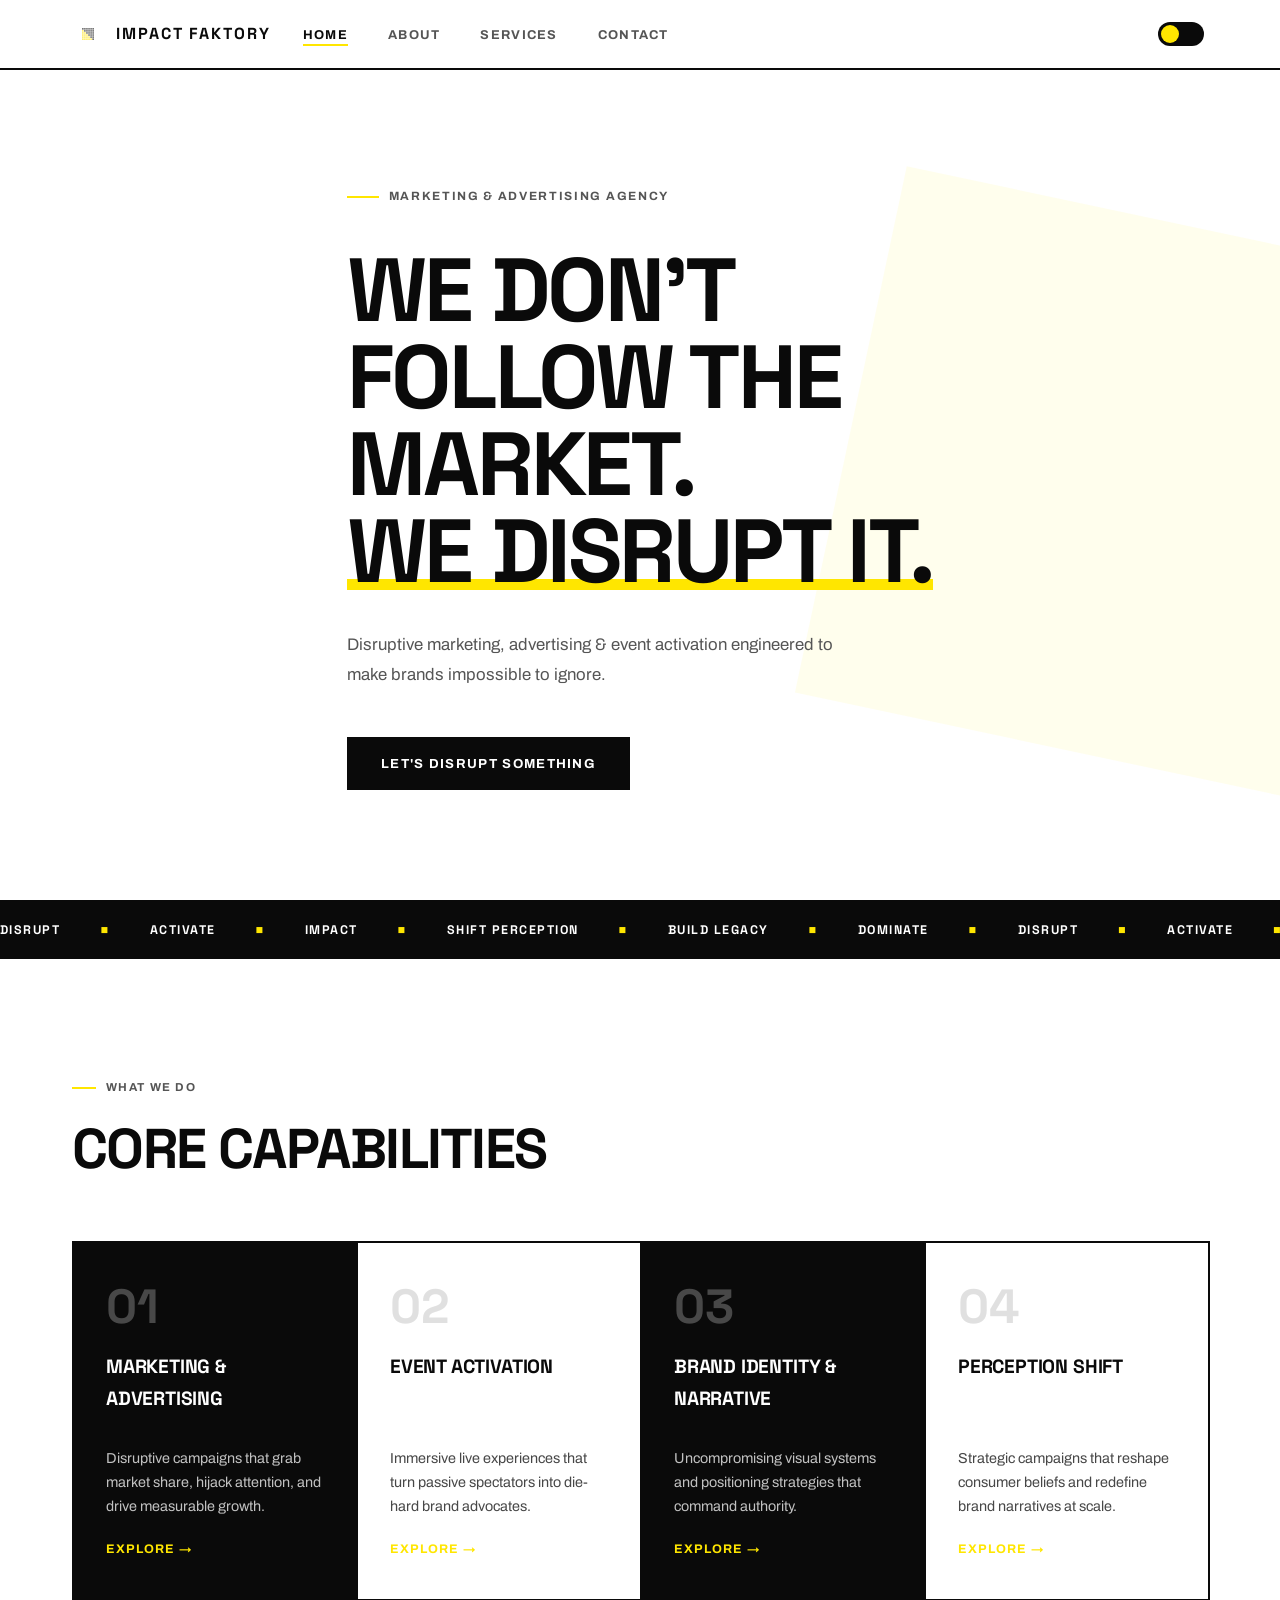
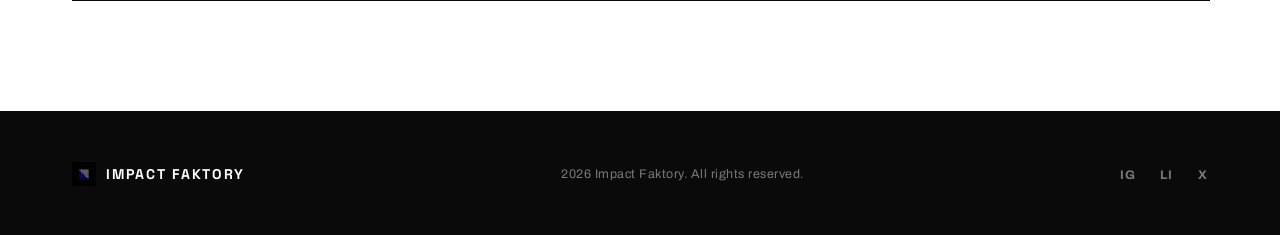
==== index.html @ f1727013 "Shorten page titles to just Impact Faktory" ====
<!DOCTYPE html>
<html lang="en" data-theme="light">
<head>
  <meta charset="UTF-8" />
  <meta name="viewport" content="width=device-width, initial-scale=1.0" />
  <title>Impact Faktory</title>
  <meta name="description" content="Impact Faktory is a disruptive marketing, advertising, and event activation agency that builds cultural landmarks and forces perception shifts." />
  <meta name="robots" content="index, follow" />
  <link rel="canonical" href="https://sabbirahmedkabbo.github.io/impactfaktory/" />
  <meta property="og:title" content="Impact Faktory — We Don't Follow the Market. We Disrupt It." />
  <meta property="og:description" content="Disruptive marketing, advertising, and event activation agency." />
  <meta property="og:url" content="https://sabbirahmedkabbo.github.io/impactfaktory/" />
  <link rel="preconnect" href="https://fonts.googleapis.com" />
  <link rel="preconnect" href="https://fonts.gstatic.com" crossorigin />
  <link href="https://fonts.googleapis.com/css2?family=Space+Grotesk:wght@400;500;700&family=Archivo:ital,wght@0,400;0,500;0,600;0,700;1,400&display=swap" rel="stylesheet" />
  <link rel="icon" type="image/svg+xml" href="assets/img/logo-mark.svg" />
  <link rel="icon" type="image/png" href="assets/img/logo.png" />
  <link rel="stylesheet" href="assets/css/main.css" />
  <!-- Flash of unstyled theme prevention -->
  <script>
    (function(){
      var s = localStorage.getItem('if-theme');
      var d = window.matchMedia('(prefers-color-scheme: dark)').matches;
      document.documentElement.setAttribute('data-theme',(s ? s === 'dark' : d) ? 'dark' : 'light');
    })();
  </script>
</head>
<body>

  <!-- HEADER -->
  <header class="site-header" id="site-header">
    <nav class="nav-inner" role="navigation" aria-label="Primary navigation">

      <a href="index.html" class="nav-logo" aria-label="Impact Faktory — Home">
        <!-- Logo mark (SVG inline for theme-aware colour swap) -->
        <img class="nav-logo-mark" src="assets/img/logo.png" alt="Impact Faktory logo mark" width="32" height="32" />
        <span class="nav-logo-wordmark">Impact Faktory</span>
      </a>

      <ul class="nav-links" role="list">
        <li><a href="index.html"    class="nav-link active" id="nav-home">Home</a></li>
        <li><a href="about.html"    class="nav-link" id="nav-about">About</a></li>
        <li><a href="services.html" class="nav-link" id="nav-services">Services</a></li>
        <li><a href="contact.html"  class="nav-link" id="nav-contact">Contact</a></li>
      </ul>

      <button class="theme-toggle" id="theme-toggle" aria-label="Toggle light/dark mode" aria-pressed="false">
        <span class="toggle-track" aria-hidden="true"><span class="toggle-thumb"></span></span>
      </button>
      <button class="mobile-menu-btn" id="mobile-menu-btn" aria-label="Open menu" aria-expanded="false">
        <span></span><span></span><span></span>
      </button>
    </nav>
    <div class="mobile-nav" id="mobile-nav" role="dialog" aria-label="Mobile navigation">
      <ul role="list">
        <li><a href="index.html"    class="nav-link">Home</a></li>
        <li><a href="about.html"    class="nav-link">About</a></li>
        <li><a href="services.html" class="nav-link">Services</a></li>
        <li><a href="contact.html"  class="nav-link">Contact</a></li>
      </ul>
    </div>
  </header>

  <!-- MAIN -->
  <main id="main-content">

    <!-- HERO -->
    <section class="hero" aria-labelledby="hero-heading">
      <div class="container hero-inner">
        <p class="hero-eyebrow">Marketing &amp; Advertising Agency</p>
        <h1 class="hero-headline" id="hero-heading">
          We don't<br>follow the<br>market.<br><em>We disrupt it.</em>
        </h1>
        <p class="hero-sub">
          Disruptive marketing, advertising &amp; event activation
          engineered to make brands impossible to ignore.
        </p>
        <div class="hero-ctas">
          <a href="contact.html" class="btn btn-fill" id="hero-cta-primary">Let's Disrupt Something</a>
        </div>
      </div>
    </section>

    <!-- TICKER -->
    <div class="ticker-wrap" aria-hidden="true">
      <div class="ticker-track">
        <span>Disrupt</span><span class="dot"> ■ </span>
        <span>Activate</span><span class="dot"> ■ </span>
        <span>Impact</span><span class="dot"> ■ </span>
        <span>Shift Perception</span><span class="dot"> ■ </span>
        <span>Build Legacy</span><span class="dot"> ■ </span>
        <span>Dominate</span><span class="dot"> ■ </span>
        <span>Disrupt</span><span class="dot"> ■ </span>
        <span>Activate</span><span class="dot"> ■ </span>
        <span>Impact</span><span class="dot"> ■ </span>
        <span>Shift Perception</span><span class="dot"> ■ </span>
        <span>Build Legacy</span><span class="dot"> ■ </span>
        <span>Dominate</span><span class="dot"> ■ </span>
      </div>
    </div>

    <!-- SERVICES -->
    <section class="section" aria-labelledby="services-heading">
      <div class="container">
        <p class="section-label">What We Do</p>
        <h2 class="section-title" id="services-heading">Core Capabilities</h2>
        <div class="cards-grid">
          <article class="card card-inv" id="card-marketing">
            <span class="card-num" aria-hidden="true">01</span>
            <h3 class="card-title">Marketing &amp; Advertising</h3>
            <p class="card-body">Disruptive campaigns that grab market share, hijack attention, and drive measurable growth.</p>
            <a href="services.html#marketing" class="card-link">Explore →</a>
          </article>
          <article class="card" id="card-events">
            <span class="card-num" aria-hidden="true">02</span>
            <h3 class="card-title">Event Activation</h3>
            <p class="card-body">Immersive live experiences that turn passive spectators into die-hard brand advocates.</p>
            <a href="services.html#events" class="card-link">Explore →</a>
          </article>
          <article class="card card-inv" id="card-identity">
            <span class="card-num" aria-hidden="true">03</span>
            <h3 class="card-title">Brand Identity &amp; Narrative</h3>
            <p class="card-body">Uncompromising visual systems and positioning strategies that command authority.</p>
            <a href="services.html#identity" class="card-link">Explore →</a>
          </article>
          <article class="card" id="card-perception">
            <span class="card-num" aria-hidden="true">04</span>
            <h3 class="card-title">Perception Shift</h3>
            <p class="card-body">Strategic campaigns that reshape consumer beliefs and redefine brand narratives at scale.</p>
            <a href="services.html#perception" class="card-link">Explore →</a>
          </article>
        </div>
      </div>
    </section>




  </main>

  <!-- FOOTER -->
  <footer class="site-footer" role="contentinfo">
    <div class="container footer-inner">
      <a href="index.html" class="footer-logo" aria-label="Impact Faktory">
        <img class="footer-logo-mark" src="assets/img/logo.png" alt="Impact Faktory logo mark" width="28" height="28" />
        <span class="footer-logo-wordmark">Impact Faktory</span>
      </a>
      <p class="footer-copy"> <span id="year"></span> Impact Faktory. All rights reserved.</p>
      <ul class="footer-links" role="list">
        <li><a href="https://instagram.com" target="_blank" rel="noopener noreferrer" aria-label="Instagram">IG</a></li>
        <li><a href="https://linkedin.com"  target="_blank" rel="noopener noreferrer" aria-label="LinkedIn">LI</a></li>
        <li><a href="https://twitter.com"   target="_blank" rel="noopener noreferrer" aria-label="X">X</a></li>
      </ul>
    </div>
  </footer>

  <script src="assets/js/main.js"></script>
</body>
</html>
---- assets/css/main.css ----
/* ===================================================================
   IMPACT FAKTORY — Design System v2
   High-contrast editorial aesthetic.
   Light: #FFFFFF bg / #0A0A0A text
   Dark:  #0A0A0A bg / #FFFFFF text
   Accent: #FFE600 (yellow — only on dark surfaces or decorative use)
   =================================================================== */

/* ── 1. Custom Properties ───────────────────────────────────────── */
:root {
  --bg:           #FFFFFF;
  --bg-subtle:    #F4F4F4;
  --text:         #0A0A0A;
  --text-muted:   #555555;
  --accent:       #FFE600;
  --accent-dark:  #D4C000;
  --border:       #0A0A0A;
  --border-light: #CCCCCC;

  /* Inverse (filled) surface */
  --surface-inv-bg:   #0A0A0A;
  --surface-inv-text: #FFFFFF;

  --radius: 0px;
  --speed:  .22s;
  --ease:   cubic-bezier(.16,1,.3,1);

  --font-head: 'Space Grotesk', sans-serif;
  --font-body: 'Archivo', sans-serif;
}

[data-theme="dark"] {
  --bg:           #0A0A0A;
  --bg-subtle:    #141414;
  --text:         #FFFFFF;
  --text-muted:   #999999;
  --border:       #FFFFFF;
  --border-light: #333333;

  --surface-inv-bg:   #FFFFFF;
  --surface-inv-text: #0A0A0A;
}

/* ── 2. Reset ───────────────────────────────────────────────────── */
*, *::before, *::after { box-sizing: border-box; margin: 0; padding: 0; }

html { font-size: 16px; scroll-behavior: smooth; -webkit-font-smoothing: antialiased; }

body {
  background: var(--bg);
  color: var(--text);
  font-family: var(--font-body);
  line-height: 1.65;
  overflow-x: hidden;
  transition: background var(--speed) var(--ease), color var(--speed) var(--ease);
  min-height: 100vh;
}

a { color: inherit; text-decoration: none; }
img, svg { display: block; }
ul, ol { list-style: none; }
button { font-family: inherit; cursor: pointer; border: none; background: none; color: inherit; }

/* ── 3. Layout ──────────────────────────────────────────────────── */
.container {
  max-width: 1200px;
  margin: 0 auto;
  padding: 0 2rem;
}
.section { padding: 7rem 0; }

/* ── 4. Header ──────────────────────────────────────────────────── */
.site-header {
  position: sticky;
  top: 0;
  z-index: 100;
  background: var(--bg);
  border-bottom: 2px solid var(--border);
  transition: background var(--speed) var(--ease), border-color var(--speed) var(--ease);
}

.nav-inner {
  max-width: 1200px;
  margin: 0 auto;
  padding: 0 2rem;
  height: 68px;
  display: flex;
  align-items: center;
  gap: 2rem;
}

/* Logo */
.nav-logo {
  display: flex;
  align-items: center;
  gap: .75rem;
  flex-shrink: 0;
  text-decoration: none;
}
.nav-logo-mark {
  width: 32px;
  height: 32px;
  flex-shrink: 0;
  object-fit: contain;
  /* PNG has black squares on white bg — invert in dark mode to get white on black */
  transition: filter var(--speed);
}
[data-theme="dark"] .nav-logo-mark {
  filter: invert(1);
}
.nav-logo-wordmark {
  font-family: var(--font-head);
  font-weight: 700;
  font-size: 1rem;
  letter-spacing: .12em;
  text-transform: uppercase;
  color: var(--text);
}

/* Footer logo img */
.footer-logo-mark {
  width: 28px;
  height: 28px;
  object-fit: contain;
  /* Footer is always dark — invert to show white squares */
  filter: invert(1);
}

/* Nav links */
.nav-links {
  display: flex;
  align-items: center;
  gap: 2.5rem;
  flex: 1;
}
.nav-link {
  font-family: var(--font-body);
  font-size: .8rem;
  font-weight: 700;
  text-transform: uppercase;
  letter-spacing: .1em;
  color: var(--text-muted);
  position: relative;
  transition: color var(--speed);
}
.nav-link::after {
  content: '';
  position: absolute;
  bottom: -4px; left: 0;
  width: 0; height: 2px;
  background: var(--accent);
  transition: width var(--speed) var(--ease);
}
.nav-link:hover { color: var(--text); }
.nav-link:hover::after { width: 100%; }
.nav-link.active { color: var(--text); }
.nav-link.active::after { width: 100%; }

/* Theme toggle */
.theme-toggle {
  margin-left: auto;
  padding: 4px;
  display: flex;
  align-items: center;
  flex-shrink: 0;
  border-radius: 40px;
}
.toggle-track {
  display: flex;
  align-items: center;
  width: 46px; height: 24px;
  background: var(--text);
  border-radius: 12px;
  padding: 2px;
  position: relative;
  transition: background var(--speed);
}
.toggle-thumb {
  width: 18px; height: 18px;
  border-radius: 50%;
  background: var(--accent);
  position: absolute;
  left: 3px;
  transition: transform .28s var(--ease);
}
[data-theme="dark"] .toggle-thumb { transform: translateX(22px); }

/* Mobile btn */
.mobile-menu-btn {
  display: none;
  flex-direction: column;
  gap: 5px;
  padding: 4px;
  margin-left: 0;
}
.mobile-menu-btn span {
  display: block;
  width: 22px; height: 2px;
  background: var(--text);
  transition: var(--speed);
}
.mobile-nav {
  display: none;
  padding: 1.5rem 2rem 2rem;
  border-top: 1px solid var(--border-light);
  background: var(--bg);
}
.mobile-nav ul { display: flex; flex-direction: column; gap: 1.5rem; }
.mobile-nav.open { display: block; }
.mobile-nav .nav-link { font-size: .95rem; color: var(--text); }

/* ── 5. Hero ────────────────────────────────────────────────────── */
.hero {
  min-height: calc(100vh - 68px);
  display: flex;
  align-items: center;
  border-bottom: 2px solid var(--border);
  padding: 6rem 0;
  position: relative;
  overflow: hidden;
}

/* Big diagonal accent square — pure CSS, no canvas */
.hero::before {
  content: '';
  position: absolute;
  right: -8vw;
  top: 50%;
  transform: translateY(-50%) rotate(12deg);
  width: 42vw;
  height: 42vw;
  background: var(--accent);
  opacity: .07;
  pointer-events: none;
}

.hero-inner { position: relative; z-index: 1; }

.hero-eyebrow {
  display: inline-flex;
  align-items: center;
  gap: .6rem;
  font-size: .75rem;
  font-weight: 700;
  text-transform: uppercase;
  letter-spacing: .14em;
  color: var(--text-muted);
  margin-bottom: 2.5rem;
}
.hero-eyebrow::before {
  content: '';
  display: block;
  width: 32px; height: 2px;
  background: var(--accent);
}

.hero-headline {
  font-family: var(--font-head);
  font-size: clamp(3.2rem, 7vw, 6.5rem);
  font-weight: 700;
  line-height: .97;
  letter-spacing: -.035em;
  text-transform: uppercase;
  color: var(--text);
  margin-bottom: 2.25rem;
  max-width: 900px;
}

.hero-headline em {
  font-style: normal;
  position: relative;
  display: inline-block;
}
.hero-headline em::after {
  content: '';
  position: absolute;
  bottom: .05em; left: 0;
  width: 100%; height: .12em;
  background: var(--accent);
  z-index: -1;
}

.hero-sub {
  font-size: 1.05rem;
  line-height: 1.75;
  color: var(--text-muted);
  max-width: 520px;
  margin-bottom: 3rem;
}

.hero-ctas { display: flex; gap: 1rem; flex-wrap: wrap; }

/* ── 6. Buttons ─────────────────────────────────────────────────── */
.btn {
  display: inline-flex;
  align-items: center;
  gap: .5rem;
  padding: .85rem 2rem;
  font-family: var(--font-body);
  font-weight: 700;
  font-size: .82rem;
  text-transform: uppercase;
  letter-spacing: .1em;
  border-radius: var(--radius);
  transition: transform .2s var(--ease), background .2s, color .2s, border-color .2s;
  white-space: nowrap;
}
.btn:hover { transform: translateY(-2px); }
.btn:active { transform: translateY(0); }

.btn-fill {
  background: var(--text);
  color: var(--bg);
  border: 2px solid var(--text);
}
.btn-fill:hover {
  background: var(--accent);
  border-color: var(--accent);
  color: #0A0A0A;
}

.btn-outline {
  background: transparent;
  color: var(--text);
  border: 2px solid var(--border);
}
.btn-outline:hover {
  background: var(--text);
  color: var(--bg);
}

.btn-accent {
  background: var(--accent);
  color: #0A0A0A;
  border: 2px solid var(--accent);
}
.btn-accent:hover {
  background: var(--accent-dark);
  border-color: var(--accent-dark);
}

/* ── 7. Section titles ──────────────────────────────────────────── */
.section-label {
  display: inline-flex;
  align-items: center;
  gap: .6rem;
  font-size: .72rem;
  font-weight: 700;
  text-transform: uppercase;
  letter-spacing: .14em;
  color: var(--text-muted);
  margin-bottom: 1.5rem;
}
.section-label::before {
  content: '';
  display: block;
  width: 24px; height: 2px;
  background: var(--accent);
  flex-shrink: 0;
}

.section-title {
  font-family: var(--font-head);
  font-size: clamp(2.2rem, 4.5vw, 3.5rem);
  font-weight: 700;
  letter-spacing: -.03em;
  text-transform: uppercase;
  line-height: 1;
  margin-bottom: 4rem;
  color: var(--text);
}

/* ── 8. Service Cards ───────────────────────────────────────────── */
.cards-grid {
  display: grid;
  grid-template-columns: repeat(4, 1fr);
}

.card {
  padding: 2.5rem 2rem;
  display: flex;
  flex-direction: column;
  gap: 1.25rem;
  border: 2px solid var(--border);
  margin-right: -2px;
  margin-bottom: -2px;
  min-height: 360px;
  transition: background var(--speed), color var(--speed);
  position: relative;
  overflow: hidden;
}

.card::before {
  content: '';
  position: absolute;
  inset: 0;
  background: var(--accent);
  transform: scaleY(0);
  transform-origin: bottom;
  transition: transform .35s var(--ease);
  z-index: 0;
}
.card:hover::before { transform: scaleY(1); }
.card:hover { color: #0A0A0A; }
.card:hover .card-num,
.card:hover .card-title,
.card:hover .card-body,
.card:hover .card-link { position: relative; z-index: 1; color: #0A0A0A; }

.card-inv {
  background: var(--text);
  color: var(--bg);
}
.card-inv::before { background: var(--accent); }
.card-inv:hover .card-num,
.card-inv:hover .card-title,
.card-inv:hover .card-body,
.card-inv:hover .card-link { color: #0A0A0A; }

.card-num {
  font-family: var(--font-head);
  font-size: 3rem;
  font-weight: 700;
  line-height: 1;
  opacity: .12;
  position: relative; z-index: 1;
}
.card-inv .card-num { opacity: .25; color: var(--bg); }

.card-title {
  font-family: var(--font-head);
  font-size: 1.2rem;
  font-weight: 700;
  text-transform: uppercase;
  letter-spacing: -.01em;
  flex: 1;
  color: inherit;
  position: relative; z-index: 1;
}
.card-inv .card-title { color: var(--bg); }

.card-body {
  font-size: .9rem;
  line-height: 1.65;
  opacity: .75;
  position: relative; z-index: 1;
}

.card-link {
  font-size: .78rem;
  font-weight: 700;
  text-transform: uppercase;
  letter-spacing: .1em;
  color: var(--accent);
  margin-top: auto;
  position: relative; z-index: 1;
}
.card-inv .card-link { color: var(--accent); }
.card:hover .card-link { color: #0A0A0A; text-decoration: none; }

/* ── 9. Ticker ──────────────────────────────────────────────────── */
.ticker-wrap {
  overflow: hidden;
  padding: 1rem 0;
  background: var(--text);
  border-top: 2px solid var(--border);
  border-bottom: 2px solid var(--border);
}
.ticker-track {
  display: flex;
  gap: 2.5rem;
  width: max-content;
  animation: ticker 22s linear infinite;
}
@keyframes ticker {
  from { transform: translateX(0); }
  to   { transform: translateX(-50%); }
}
.ticker-track span {
  font-family: var(--font-head);
  font-size: .78rem;
  font-weight: 700;
  text-transform: uppercase;
  letter-spacing: .12em;
  color: var(--bg);
  white-space: nowrap;
  flex-shrink: 0;
}
.ticker-track .dot { color: var(--accent); }

/* ── 10. Stats ──────────────────────────────────────────────────── */
.stats-grid {
  display: grid;
  grid-template-columns: repeat(4, 1fr);
}
.stat-item {
  padding: 3.5rem 2.5rem;
  border: 2px solid var(--border);
  margin-right: -2px;
  display: flex;
  flex-direction: column;
  gap: .6rem;
}
.stat-num {
  font-family: var(--font-head);
  font-size: clamp(2.5rem, 4vw, 3.75rem);
  font-weight: 700;
  line-height: 1;
  color: var(--text);
}
.stat-accent { color: var(--accent); }
/* Ensure yellow is legible — darken slightly in light mode */
[data-theme="light"] .stat-accent { color: #B8A200; }
.stat-label {
  font-size: .8rem;
  font-weight: 600;
  text-transform: uppercase;
  letter-spacing: .06em;
  color: var(--text-muted);
}

/* ── 11. Footer ─────────────────────────────────────────────────── */
.site-footer {
  background: var(--text);
  color: var(--bg);
  border-top: 2px solid var(--border);
  padding: 3rem 0;
  transition: background var(--speed), color var(--speed), border-color var(--speed);
}
.footer-inner {
  display: flex;
  align-items: center;
  gap: 2rem;
  flex-wrap: wrap;
  justify-content: space-between;
}
.footer-logo {
  display: flex;
  align-items: center;
  gap: .65rem;
}
.footer-logo-mark { width: 24px; height: 24px; }
/* In footer (always dark surface) the black squares become white */
.footer-logo-mark .dark-sq { fill: #FFFFFF !important; }
.footer-logo-wordmark {
  font-family: var(--font-head);
  font-weight: 700;
  font-size: .88rem;
  letter-spacing: .12em;
  text-transform: uppercase;
  color: inherit;
}
.footer-copy { font-size: .78rem; opacity: .45; letter-spacing: .04em; }
.footer-links { display: flex; gap: 1.5rem; }
.footer-links a {
  font-size: .78rem;
  font-weight: 700;
  text-transform: uppercase;
  letter-spacing: .1em;
  opacity: .45;
  transition: opacity var(--speed), color var(--speed);
}
.footer-links a:hover { opacity: 1; color: var(--accent); }
[data-theme="light"] .footer-links a:hover { color: var(--accent); }

/* ── 12. Page Banner (inner pages) ──────────────────────────────── */
.page-banner {
  padding: 5rem 0 4.5rem;
  border-bottom: 2px solid var(--border);
  background: var(--bg-subtle);
}
.page-banner-label {
  font-size: .72rem;
  font-weight: 700;
  text-transform: uppercase;
  letter-spacing: .14em;
  color: var(--text-muted);
  margin-bottom: 1.5rem;
  display: flex;
  align-items: center;
  gap: .6rem;
}
.page-banner-label::before {
  content: '';
  display: block;
  width: 24px; height: 2px;
  background: var(--accent);
}
.page-banner-title {
  font-family: var(--font-head);
  font-size: clamp(2.8rem, 7vw, 5.5rem);
  font-weight: 700;
  text-transform: uppercase;
  letter-spacing: -.04em;
  line-height: .95;
  color: var(--text);
}

/* ── 13. About Page ─────────────────────────────────────────────── */
.manifesto-lead {
  font-family: var(--font-head);
  font-size: clamp(1.4rem, 3vw, 2.2rem);
  font-weight: 700;
  text-transform: uppercase;
  line-height: 1.15;
  letter-spacing: -.02em;
  max-width: 800px;
  margin-bottom: 2.5rem;
  color: var(--text);
}
.manifesto-body {
  font-size: 1.05rem;
  line-height: 1.9;
  color: var(--text-muted);
  max-width: 680px;
  margin-bottom: 1.5rem;
}
.team-grid { display: grid; grid-template-columns: repeat(3,1fr); gap: 2px; }
.team-card {
  border: 2px solid var(--border);
  overflow: hidden;
  transition: transform var(--speed) var(--ease);
}
.team-card:hover { transform: translateY(-3px); }
.team-avatar {
  aspect-ratio: 1;
  background: var(--bg-subtle);
  border-bottom: 2px solid var(--border);
  display: flex;
  align-items: center;
  justify-content: center;
}
.team-initials {
  font-family: var(--font-head);
  font-size: 2.5rem;
  font-weight: 700;
  color: var(--border-light);
  letter-spacing: -.04em;
}
.team-info { padding: 1.75rem; }
.team-name { font-family: var(--font-head); font-size: 1.1rem; font-weight: 700; text-transform: uppercase; margin-bottom: .5rem; color: var(--text); }
.team-role {
  display: inline-block;
  font-size: .72rem;
  font-weight: 700;
  text-transform: uppercase;
  letter-spacing: .07em;
  background: var(--accent);
  color: #0A0A0A;
  padding: .2rem .65rem;
  margin-bottom: 1rem;
}
.team-bio { font-size: .88rem; line-height: 1.65; color: var(--text-muted); }

/* ── 14. Services Page ──────────────────────────────────────────── */
.service-row {
  padding: 5rem 0;
  border-bottom: 2px solid var(--border-light);
}
.service-row:first-child { padding-top: 0; }
.service-row:last-child { border-bottom: none; }
.service-header {
  display: flex;
  align-items: baseline;
  justify-content: space-between;
  flex-wrap: wrap;
  gap: 1rem;
  margin-bottom: 3rem;
  padding-bottom: 2rem;
  border-bottom: 1px solid var(--border-light);
}
.service-tag {
  font-size: .72rem;
  font-weight: 700;
  text-transform: uppercase;
  letter-spacing: .1em;
  border: 2px solid var(--border);
  padding: .3rem .85rem;
  color: var(--text-muted);
}
.service-num {
  font-family: var(--font-head);
  font-size: 3.5rem;
  font-weight: 700;
  opacity: .06;
  line-height: 1;
  margin-bottom: .25rem;
  display: block;
  color: var(--text);
}
.service-name {
  font-family: var(--font-head);
  font-size: clamp(1.5rem, 3vw, 2.25rem);
  font-weight: 700;
  text-transform: uppercase;
  letter-spacing: -.02em;
  color: var(--text);
}
.service-body { display: grid; grid-template-columns: 1fr 1fr; gap: 4rem; align-items: start; }
.service-desc { font-size: 1rem; line-height: 1.85; color: var(--text-muted); }
.service-list { display: flex; flex-direction: column; gap: 2px; }
.service-list-item {
  display: flex;
  align-items: center;
  gap: 1rem;
  padding: .9rem 1.25rem;
  border: 2px solid var(--border);
  font-weight: 600;
  font-size: .85rem;
  text-transform: uppercase;
  letter-spacing: .05em;
  color: var(--text);
  transition: background var(--speed), color var(--speed);
  cursor: default;
}
.service-list-item::before { content: '■'; color: var(--accent); font-size: .6rem; flex-shrink: 0; }
.service-list-item:hover { background: var(--text); color: var(--bg); }
[data-theme="light"] .service-list-item::before { color: #B8A200; }

/* ── 15. Work / Case Studies ────────────────────────────────────── */
.filter-bar { display: flex; gap: .5rem; flex-wrap: wrap; margin-bottom: 3.5rem; }
.filter-btn {
  padding: .55rem 1.4rem;
  border: 2px solid var(--border);
  font-size: .78rem;
  font-weight: 700;
  text-transform: uppercase;
  letter-spacing: .08em;
  color: var(--text-muted);
  border-radius: 40px;
  transition: background .18s, color .18s, border-color .18s;
}
.filter-btn.active, .filter-btn:hover {
  background: var(--text);
  color: var(--bg);
  border-color: var(--text);
}
.work-list { display: flex; flex-direction: column; gap: 2px; }
.case-card {
  border: 2px solid var(--border);
  overflow: hidden;
  transition: transform var(--speed) var(--ease);
}
.case-card:hover { transform: translateY(-2px); }
.case-card.hidden { display: none; }
.case-header {
  display: flex;
  justify-content: space-between;
  align-items: flex-start;
  flex-wrap: wrap;
  gap: 1rem;
  padding: 2.5rem;
  border-bottom: 2px solid var(--border);
  background: var(--bg-subtle);
}
.case-client {
  font-size: .72rem;
  font-weight: 700;
  text-transform: uppercase;
  letter-spacing: .1em;
  color: var(--text-muted);
  margin-bottom: .4rem;
}
.case-title {
  font-family: var(--font-head);
  font-size: clamp(1.4rem, 2.5vw, 1.9rem);
  font-weight: 700;
  text-transform: uppercase;
  letter-spacing: -.02em;
  color: var(--text);
}
.case-tag {
  font-size: .72rem;
  font-weight: 700;
  text-transform: uppercase;
  letter-spacing: .08em;
  border: 2px solid var(--border);
  padding: .3rem .85rem;
  border-radius: 40px;
  white-space: nowrap;
  color: var(--text-muted);
  align-self: flex-start;
}
.case-body { display: grid; grid-template-columns: repeat(3,1fr); }
.case-col {
  padding: 2.5rem;
  border-right: 2px solid var(--border-light);
}
.case-col:last-child { border-right: none; }
.case-col-title {
  font-size: .72rem;
  font-weight: 700;
  text-transform: uppercase;
  letter-spacing: .1em;
  color: var(--text-muted);
  margin-bottom: 1rem;
  display: flex;
  align-items: center;
  gap: .5rem;
}
.case-col-title::before {
  content: '';
  display: inline-block;
  width: 8px; height: 8px;
  background: var(--accent);
  flex-shrink: 0;
}
[data-theme="light"] .case-col-title::before { background: #B8A200; }
.case-col-text { font-size: .95rem; line-height: 1.7; color: var(--text-muted); }
.case-result-text { font-weight: 700; font-size: .95rem; line-height: 1.8; color: var(--text); }

/* ── 16. Contact Page ───────────────────────────────────────────── */
.contact-grid { display: grid; grid-template-columns: 5fr 7fr; gap: 6rem; align-items: start; }
.contact-intro { font-size: 1.05rem; line-height: 1.85; color: var(--text-muted); max-width: 400px; }
.contact-details { display: flex; flex-direction: column; gap: 2rem; margin-top: 3.5rem; }
.contact-detail-label {
  font-size: .7rem;
  font-weight: 700;
  text-transform: uppercase;
  letter-spacing: .1em;
  color: var(--text-muted);
  margin-bottom: .25rem;
}
.contact-detail-val {
  font-size: 1rem;
  font-weight: 600;
  color: var(--text);
}
.contact-detail-val a { color: inherit; }
.contact-detail-val a:hover { color: var(--text-muted); }

/* Form */
.form { display: flex; flex-direction: column; gap: 1.5rem; }
.form-row { display: grid; grid-template-columns: 1fr 1fr; gap: 1rem; }
.form-group { display: flex; flex-direction: column; gap: .5rem; }
.form-label {
  font-size: .72rem;
  font-weight: 700;
  text-transform: uppercase;
  letter-spacing: .1em;
  color: var(--text);
}
.form-input {
  width: 100%;
  padding: .9rem 1rem;
  border: 2px solid var(--border-light);
  background: var(--bg);
  color: var(--text);
  font-family: var(--font-body);
  font-size: .95rem;
  border-radius: var(--radius);
  outline: none;
  transition: border-color var(--speed);
}
.form-input::placeholder { color: var(--text-muted); opacity: .6; }
.form-input:focus { border-color: var(--text); }
textarea.form-input { min-height: 130px; resize: vertical; }
.form-select {
  appearance: none;
  background-image: url("data:image/svg+xml,%3Csvg xmlns='http://www.w3.org/2000/svg' width='16' height='16' viewBox='0 0 24 24'%3E%3Cpath fill='%23999' d='m12 15-7-7h14z'/%3E%3C/svg%3E");
  background-repeat: no-repeat;
  background-position: right .85rem center;
  background-color: var(--bg);
}
.form-success {
  display: none;
  border: 2px solid var(--text);
  padding: 2rem;
  text-align: center;
  font-family: var(--font-head);
  font-weight: 700;
  font-size: 1.1rem;
  text-transform: uppercase;
  letter-spacing: .04em;
  background: var(--bg-subtle);
  color: var(--text);
}
.form-success span { color: var(--accent); }
[data-theme="light"] .form-success span { color: #B8A200; }

/* ── 17. Highlight helper ───────────────────────────────────────── */
.hl {
  position: relative;
  display: inline;
}
.hl::after {
  content: '';
  position: absolute;
  left: 0; bottom: .05em;
  width: 100%; height: .2em;
  background: var(--accent);
  z-index: -1;
  opacity: .6;
}

/* ── 18. Scroll Reveal Classes ──────────────────────────────────── */
.revealed { opacity: 1 !important; transform: none !important; }

/* ── 19. Responsive ─────────────────────────────────────────────── */
@media (max-width: 1100px) {
  .cards-grid { grid-template-columns: repeat(2,1fr); }
  .stats-grid { grid-template-columns: repeat(2,1fr); }
}
@media (max-width: 900px) {
  .nav-links { display: none; }
  .mobile-menu-btn { display: flex; }
  .service-body { grid-template-columns: 1fr; gap: 2rem; }
  .contact-grid { grid-template-columns: 1fr; gap: 3rem; }
  .case-body { grid-template-columns: 1fr; }
  .case-col { border-right: none; border-bottom: 1px solid var(--border-light); }
  .case-col:last-child { border-bottom: none; }
  .team-grid { grid-template-columns: 1fr 1fr; }
  .form-row { grid-template-columns: 1fr; }
}
@media (max-width: 600px) {
  .container { padding: 0 1.25rem; }
  .cards-grid { grid-template-columns: 1fr; }
  .stats-grid { grid-template-columns: 1fr; }
  .team-grid { grid-template-columns: 1fr; }
  .hero { padding: 4rem 0; min-height: auto; }
  .section { padding: 5rem 0; }
  .footer-inner { flex-direction: column; align-items: flex-start; }
}

/* ── 20. Reduced Motion ─────────────────────────────────────────── */
@media (prefers-reduced-motion: reduce) {
  *, *::before, *::after { animation: none !important; transition-duration: .001ms !important; }
}
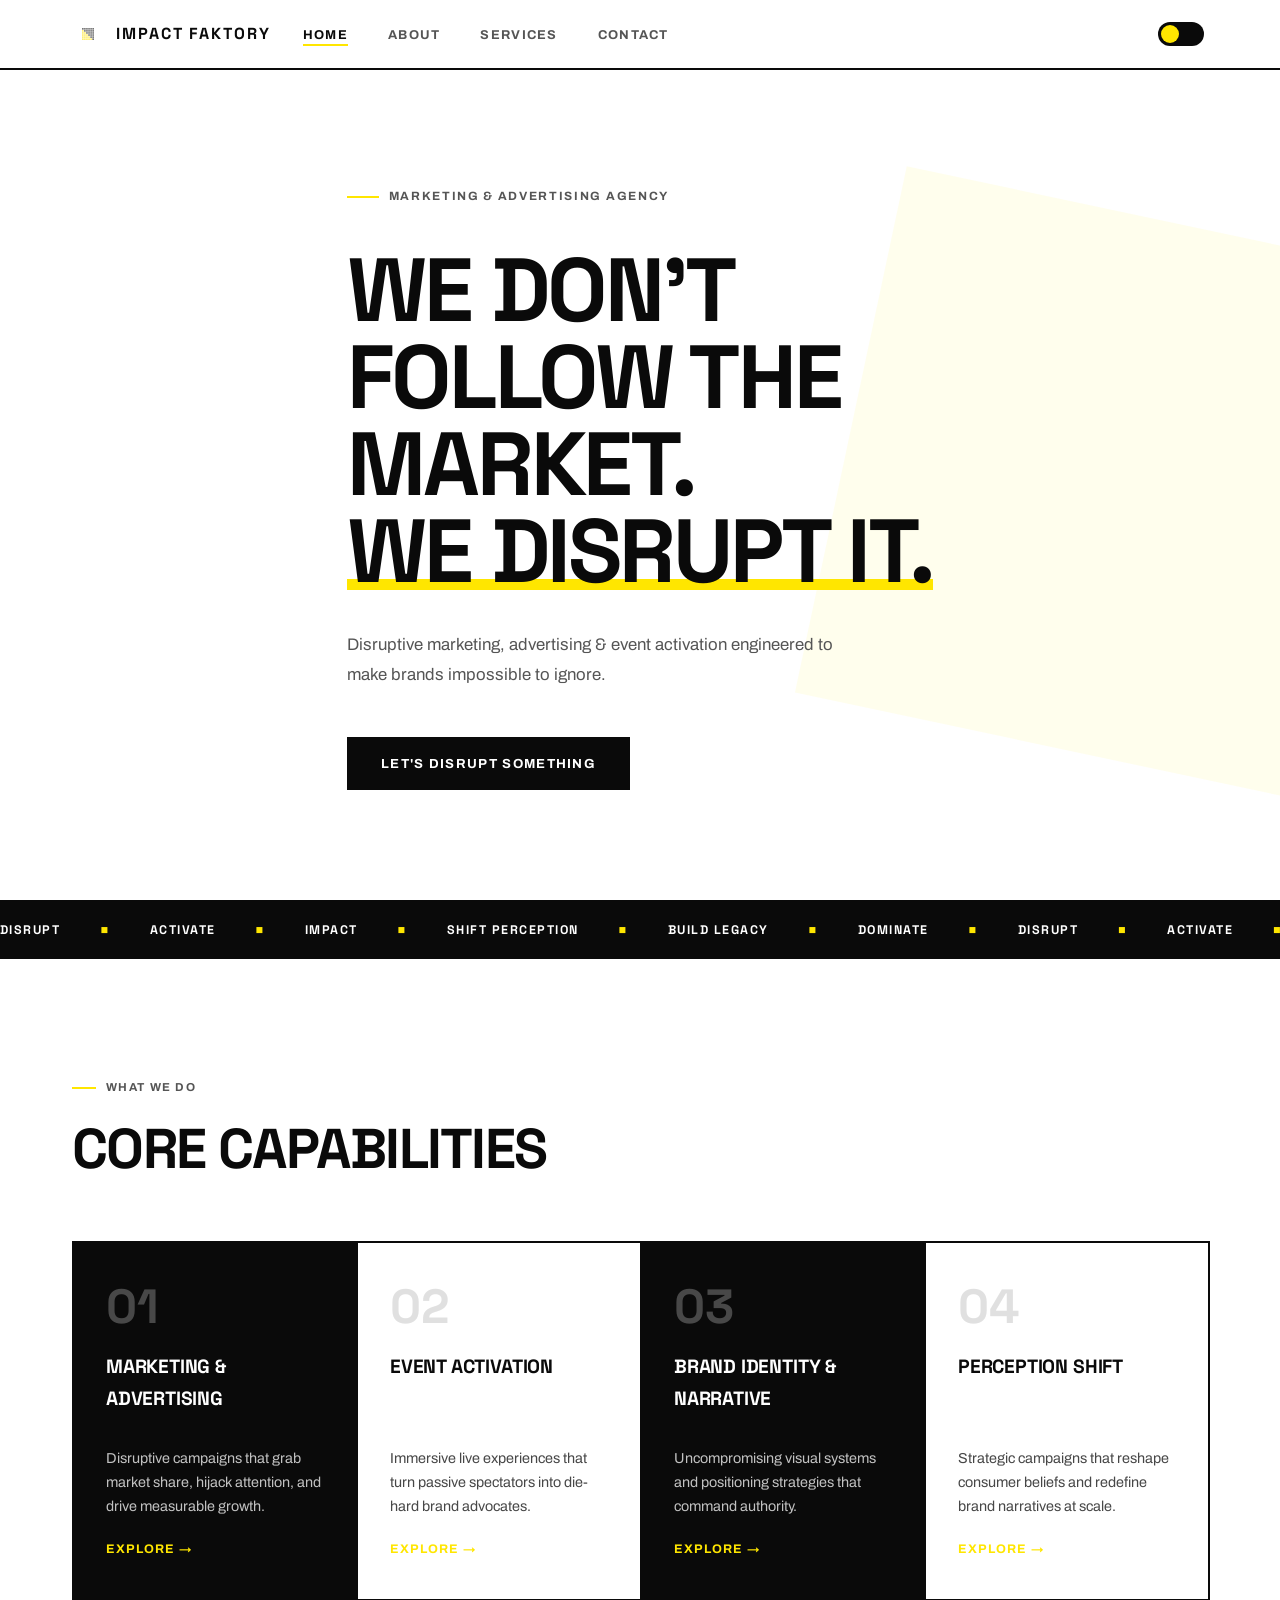
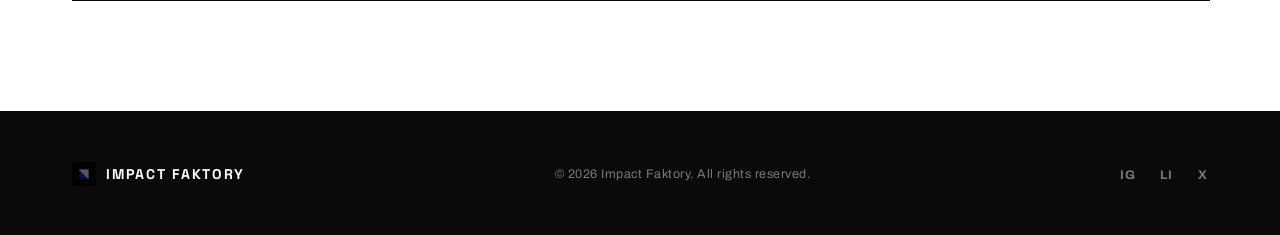
==== commit 622d9e56: "Use PNG favicon only, remove SVG logo; restore missing copyright symbol" ====
--- a/index.html
+++ b/index.html
@@ -13,7 +13,6 @@
   <link rel="preconnect" href="https://fonts.googleapis.com" />
   <link rel="preconnect" href="https://fonts.gstatic.com" crossorigin />
   <link href="https://fonts.googleapis.com/css2?family=Space+Grotesk:wght@400;500;700&family=Archivo:ital,wght@0,400;0,500;0,600;0,700;1,400&display=swap" rel="stylesheet" />
-  <link rel="icon" type="image/svg+xml" href="assets/img/logo-mark.svg" />
   <link rel="icon" type="image/png" href="assets/img/logo.png" />
   <link rel="stylesheet" href="assets/css/main.css" />
   <!-- Flash of unstyled theme prevention -->
@@ -145,7 +144,7 @@
         <img class="footer-logo-mark" src="assets/img/logo.png" alt="Impact Faktory logo mark" width="28" height="28" />
         <span class="footer-logo-wordmark">Impact Faktory</span>
       </a>
-      <p class="footer-copy"> <span id="year"></span> Impact Faktory. All rights reserved.</p>
+      <p class="footer-copy">© <span id="year"></span> Impact Faktory. All rights reserved.</p>
       <ul class="footer-links" role="list">
         <li><a href="https://instagram.com" target="_blank" rel="noopener noreferrer" aria-label="Instagram">IG</a></li>
         <li><a href="https://linkedin.com"  target="_blank" rel="noopener noreferrer" aria-label="LinkedIn">LI</a></li>
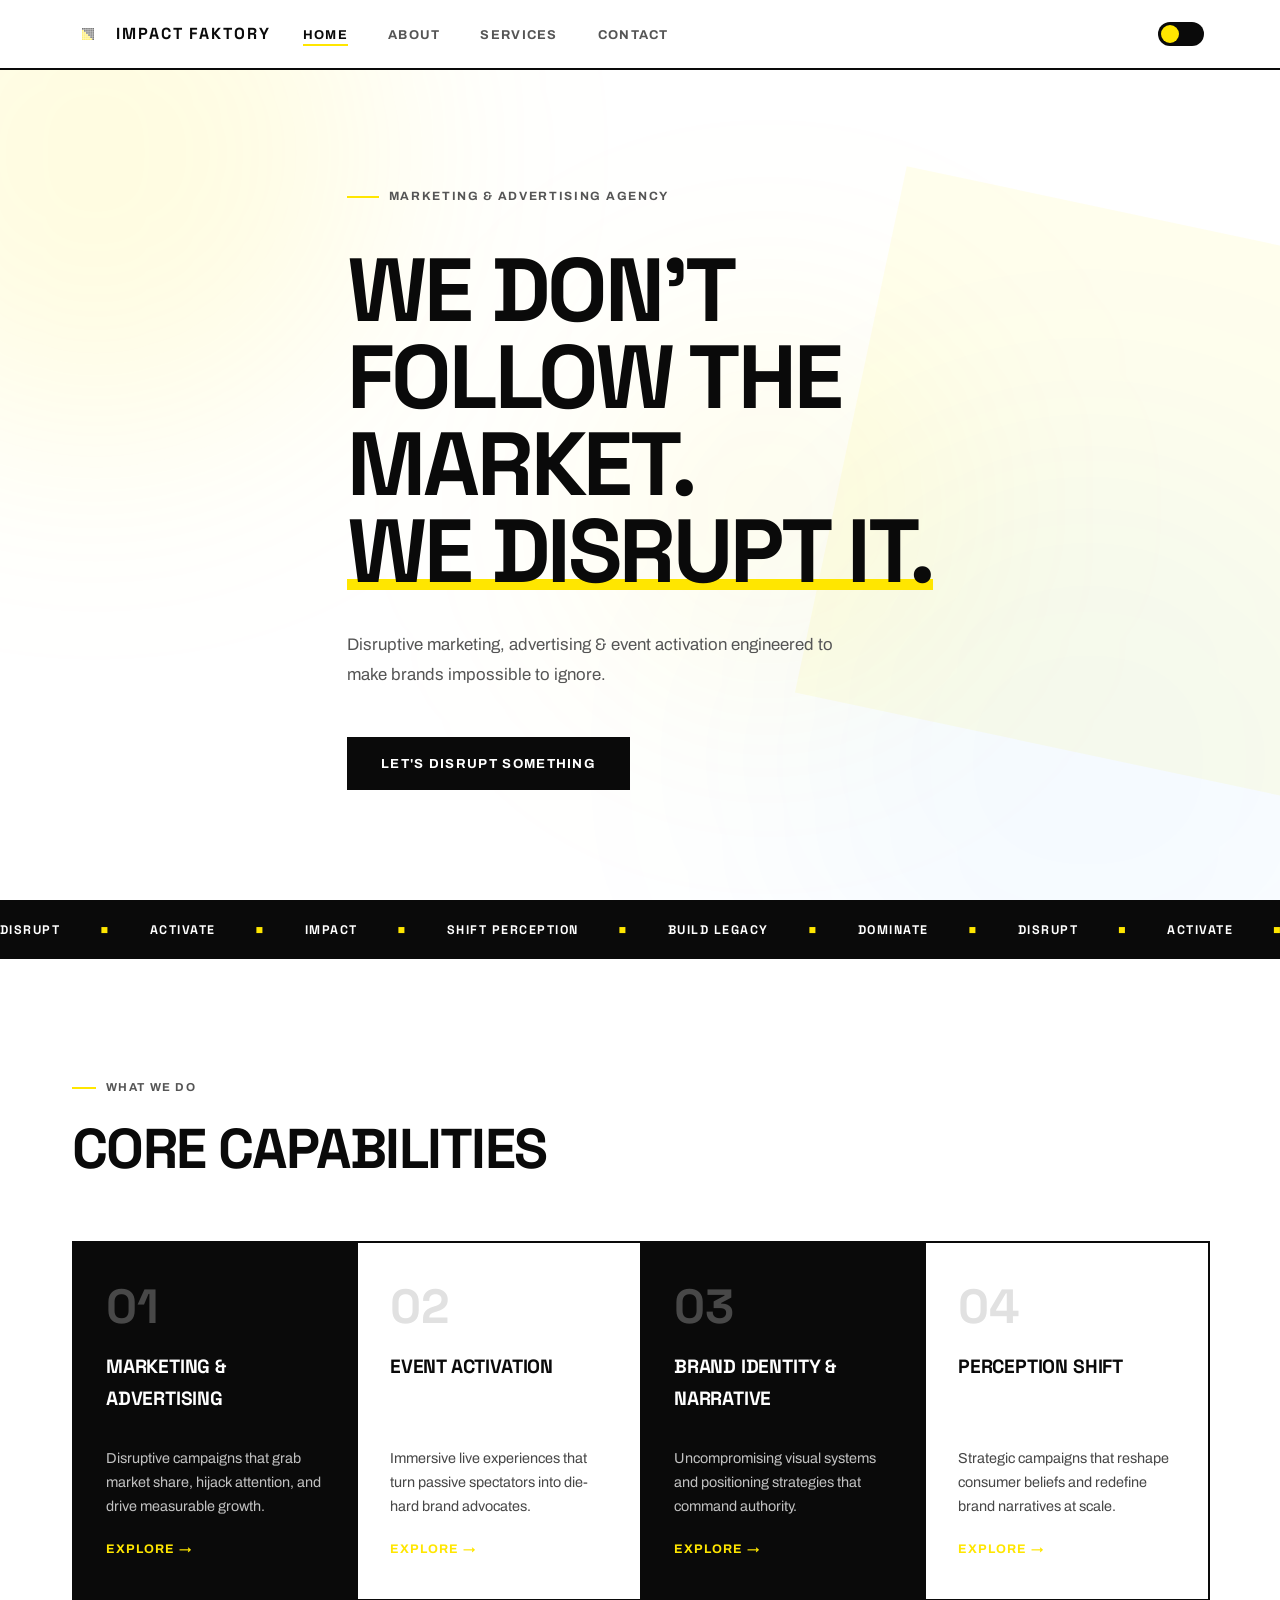
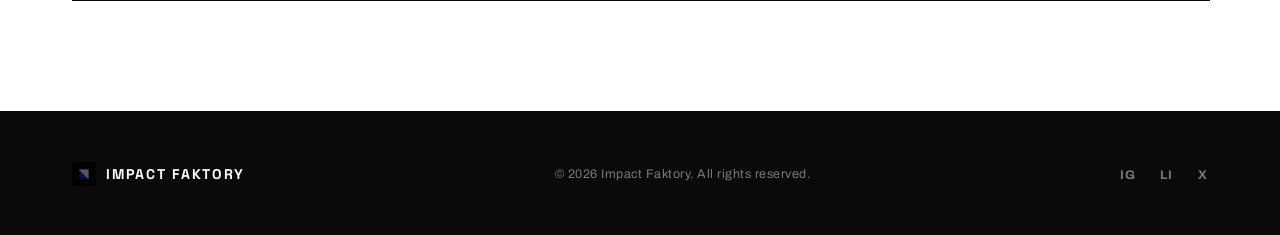
==== commit ba3d83b8: "feat: add premium ambient dynamic background with minimal slow animations" ====
--- a/index.html
+++ b/index.html
@@ -25,6 +25,12 @@
   </script>
 </head>
 <body>
+  <!-- Ambient dynamic background -->
+  <div class="ambient-bg" aria-hidden="true">
+    <div class="orb orb-1"></div>
+    <div class="orb orb-2"></div>
+    <div class="orb orb-3"></div>
+  </div>
 
   <!-- HEADER -->
   <header class="site-header" id="site-header">
--- a/assets/css/main.css
+++ b/assets/css/main.css
@@ -61,6 +61,95 @@
 ul, ol { list-style: none; }
 button { font-family: inherit; cursor: pointer; border: none; background: none; color: inherit; }
 
+
+/* ── Ambient Background (Minimal Animation) ─────────────────────── */
+.ambient-bg {
+  position: fixed;
+  inset: 0;
+  z-index: -1;
+  overflow: hidden;
+  pointer-events: none;
+  background: var(--bg);
+  transition: background var(--speed) var(--ease);
+}
+
+.orb {
+  position: absolute;
+  border-radius: 50%;
+  filter: blur(120px);
+  will-change: transform;
+  mix-blend-mode: multiply;
+  pointer-events: none;
+}
+
+/* Light Mode: extremely subtle glowing spots */
+.orb-1 {
+  top: -15%;
+  left: -15%;
+  width: 45vw;
+  height: 45vw;
+  background: rgba(255, 230, 0, 0.12); /* Muted brand yellow */
+  animation: float-1 28s infinite alternate ease-in-out;
+}
+
+.orb-2 {
+  bottom: -20%;
+  right: -10%;
+  width: 50vw;
+  height: 50vw;
+  background: rgba(0, 136, 255, 0.04); /* Subtlest warm indigo/blue */
+  animation: float-2 35s infinite alternate ease-in-out;
+}
+
+.orb-3 {
+  top: 35%;
+  left: 45%;
+  width: 30vw;
+  height: 30vw;
+  background: rgba(255, 230, 0, 0.08); /* Smaller helper yellow */
+  animation: float-3 24s infinite alternate ease-in-out;
+}
+
+/* Dark Mode: slightly higher opacity for visible glow on black background */
+[data-theme="dark"] .orb {
+  mix-blend-mode: screen;
+}
+[data-theme="dark"] .orb-1 {
+  background: rgba(255, 230, 0, 0.05);
+}
+[data-theme="dark"] .orb-2 {
+  background: rgba(0, 162, 255, 0.03);
+}
+[data-theme="dark"] .orb-3 {
+  background: rgba(255, 230, 0, 0.03);
+}
+
+/* Slow, organic drifting motions */
+@keyframes float-1 {
+  0% { transform: translate(0, 0) scale(1); }
+  50% { transform: translate(6vw, 4vh) scale(1.08); }
+  100% { transform: translate(-3vw, 8vh) scale(0.95); }
+}
+
+@keyframes float-2 {
+  0% { transform: translate(0, 0) scale(0.95); }
+  50% { transform: translate(-8vw, -6vh) scale(1.05); }
+  100% { transform: translate(4vw, 3vh) scale(1); }
+}
+
+@keyframes float-3 {
+  0% { transform: translate(0, 0) scale(1.05); }
+  50% { transform: translate(5vw, -5vh) scale(0.92); }
+  100% { transform: translate(-4vw, 5vh) scale(1.08); }
+}
+
+/* Respect user's motion preferences by disabling drift entirely */
+@media (prefers-reduced-motion: reduce) {
+  .orb {
+    animation: none !important;
+  }
+}
+
 /* ── 3. Layout ──────────────────────────────────────────────────── */
 .container {
   max-width: 1200px;
@@ -102,11 +191,6 @@
   height: 32px;
   flex-shrink: 0;
   object-fit: contain;
-  /* PNG has black squares on white bg — invert in dark mode to get white on black */
-  transition: filter var(--speed);
-}
-[data-theme="dark"] .nav-logo-mark {
-  filter: invert(1);
 }
 .nav-logo-wordmark {
   font-family: var(--font-head);
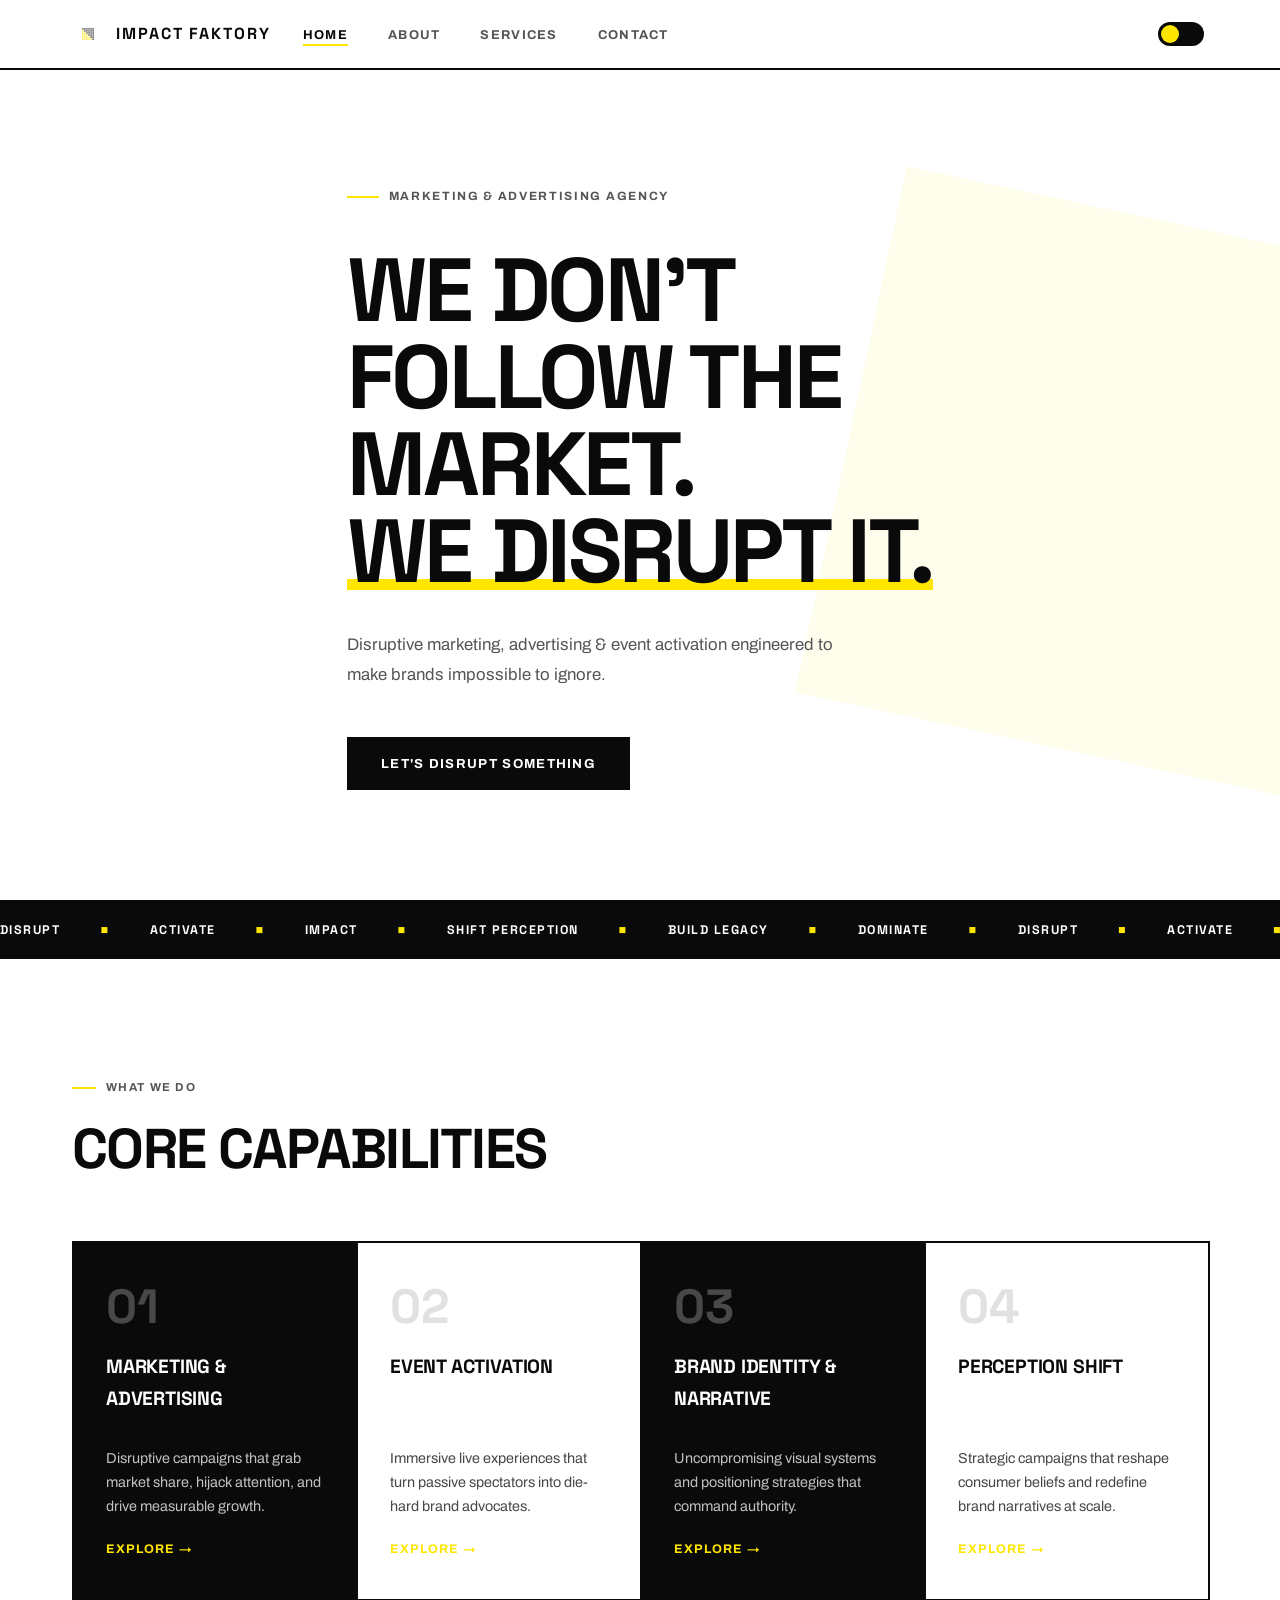
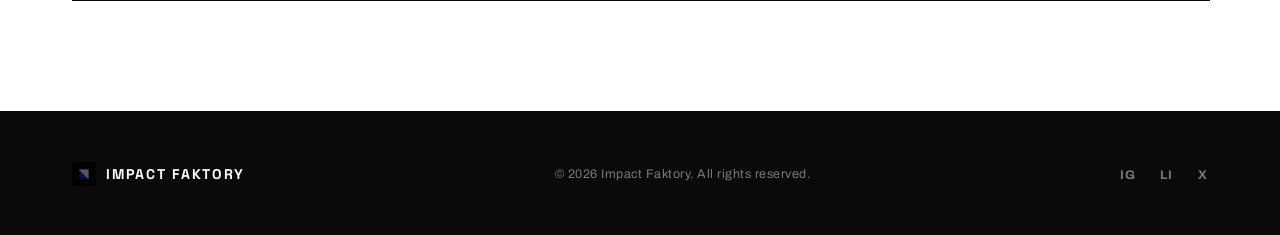
==== commit 04162213: "Auto-update: Sync modifications" ====
--- a/index.html
+++ b/index.html
@@ -27,9 +27,12 @@
 <body>
   <!-- Ambient dynamic background -->
   <div class="ambient-bg" aria-hidden="true">
-    <div class="orb orb-1"></div>
-    <div class="orb orb-2"></div>
-    <div class="orb orb-3"></div>
+    <div class="cube"></div>
+    <div class="cube"></div>
+    <div class="cube"></div>
+    <div class="cube"></div>
+    <div class="cube"></div>
+    <div class="cube"></div>
   </div>
 
   <!-- HEADER -->
--- a/assets/css/main.css
+++ b/assets/css/main.css
@@ -62,7 +62,7 @@
 button { font-family: inherit; cursor: pointer; border: none; background: none; color: inherit; }
 
 
-/* ── Ambient Background (Minimal Animation) ─────────────────────── */
+/* ── Ambient Background (Floating Pixel Cubes) ─────────────────── */
 .ambient-bg {
   position: fixed;
   inset: 0;
@@ -73,81 +73,88 @@
   transition: background var(--speed) var(--ease);
 }
 
-.orb {
+.cube {
   position: absolute;
-  border-radius: 50%;
-  filter: blur(120px);
-  will-change: transform;
-  mix-blend-mode: multiply;
-  pointer-events: none;
-}
-
-/* Light Mode: extremely subtle glowing spots */
-.orb-1 {
-  top: -15%;
-  left: -15%;
-  width: 45vw;
-  height: 45vw;
-  background: rgba(255, 230, 0, 0.12); /* Muted brand yellow */
-  animation: float-1 28s infinite alternate ease-in-out;
-}
-
-.orb-2 {
-  bottom: -20%;
-  right: -10%;
-  width: 50vw;
-  height: 50vw;
-  background: rgba(0, 136, 255, 0.04); /* Subtlest warm indigo/blue */
-  animation: float-2 35s infinite alternate ease-in-out;
-}
-
-.orb-3 {
-  top: 35%;
-  left: 45%;
-  width: 30vw;
-  height: 30vw;
-  background: rgba(255, 230, 0, 0.08); /* Smaller helper yellow */
-  animation: float-3 24s infinite alternate ease-in-out;
-}
-
-/* Dark Mode: slightly higher opacity for visible glow on black background */
-[data-theme="dark"] .orb {
-  mix-blend-mode: screen;
-}
-[data-theme="dark"] .orb-1 {
-  background: rgba(255, 230, 0, 0.05);
-}
-[data-theme="dark"] .orb-2 {
-  background: rgba(0, 162, 255, 0.03);
-}
-[data-theme="dark"] .orb-3 {
-  background: rgba(255, 230, 0, 0.03);
-}
-
-/* Slow, organic drifting motions */
-@keyframes float-1 {
-  0% { transform: translate(0, 0) scale(1); }
-  50% { transform: translate(6vw, 4vh) scale(1.08); }
-  100% { transform: translate(-3vw, 8vh) scale(0.95); }
-}
-
-@keyframes float-2 {
-  0% { transform: translate(0, 0) scale(0.95); }
-  50% { transform: translate(-8vw, -6vh) scale(1.05); }
-  100% { transform: translate(4vw, 3vh) scale(1); }
-}
-
-@keyframes float-3 {
-  0% { transform: translate(0, 0) scale(1.05); }
-  50% { transform: translate(5vw, -5vh) scale(0.92); }
-  100% { transform: translate(-4vw, 5vh) scale(1.08); }
-}
-
-/* Respect user's motion preferences by disabling drift entirely */
+  bottom: -80px;
+  width: 24px;
+  height: 24px;
+  border: 2px solid var(--text);
+  background: rgba(255, 230, 0, 0.03); /* Subtle brand yellow */
+  opacity: 0.12;
+  transform-origin: center;
+  will-change: transform, opacity;
+  /* Use steps(60) to achieve a retro, low-framerate pixelated movement */
+  animation: cube-float 15s infinite linear steps(60);
+}
+
+/* Vary border colors, sizes, and backgrounds */
+.cube:nth-child(2n) {
+  border-color: var(--text);
+  width: 14px;
+  height: 14px;
+  background: transparent;
+  animation-duration: 18s;
+}
+
+.cube:nth-child(3n) {
+  border-color: var(--accent);
+  /* Darken slightly in light mode for readability */
+  width: 28px;
+  height: 28px;
+  background: rgba(255, 230, 0, 0.06);
+  animation-duration: 13s;
+}
+[data-theme="light"] .cube:nth-child(3n) {
+  border-color: #B8A200;
+}
+
+/* Staggered entry points and timing offsets */
+.cube:nth-child(1) { left: 8vw;  animation-delay: 0s;  animation-duration: 16s; }
+.cube:nth-child(2) { left: 22vw; animation-delay: 3s;  animation-duration: 22s; }
+.cube:nth-child(3) { left: 40vw; animation-delay: 7s;  animation-duration: 15s; }
+.cube:nth-child(4) { left: 58vw; animation-delay: 1.5s; animation-duration: 19s; }
+.cube:nth-child(5) { left: 74vw; animation-delay: 9s;  animation-duration: 17s; }
+.cube:nth-child(6) { left: 88vw; animation-delay: 4.5s; animation-duration: 13s; }
+
+/* Dark mode opacity adjustments */
+[data-theme="dark"] .cube {
+  opacity: 0.18;
+  border-color: var(--text);
+}
+[data-theme="dark"] .cube:nth-child(3n) {
+  border-color: var(--accent);
+}
+
+/* Floating animation path with stepped rotation for retro look */
+@keyframes cube-float {
+  0% {
+    transform: translateY(0) rotate(0deg);
+    opacity: 0;
+  }
+  8% {
+    opacity: 0.12;
+  }
+  90% {
+    opacity: 0.12;
+  }
+  100% {
+    transform: translateY(-112vh) rotate(360deg);
+    opacity: 0;
+  }
+}
+
+/* Disable animations for users with reduced motion preferences */
 @media (prefers-reduced-motion: reduce) {
-  .orb {
+  .cube {
     animation: none !important;
+    bottom: unset;
+    opacity: 0.04;
   }
+  .cube:nth-child(1) { left: 10vw; top: 15vh; }
+  .cube:nth-child(2) { left: 30vw; top: 45vh; }
+  .cube:nth-child(3) { left: 50vw; top: 25vh; }
+  .cube:nth-child(4) { left: 70vw; top: 60vh; }
+  .cube:nth-child(5) { left: 90vw; top: 10vh; }
 }
 
 /* ── 3. Layout ──────────────────────────────────────────────────── */
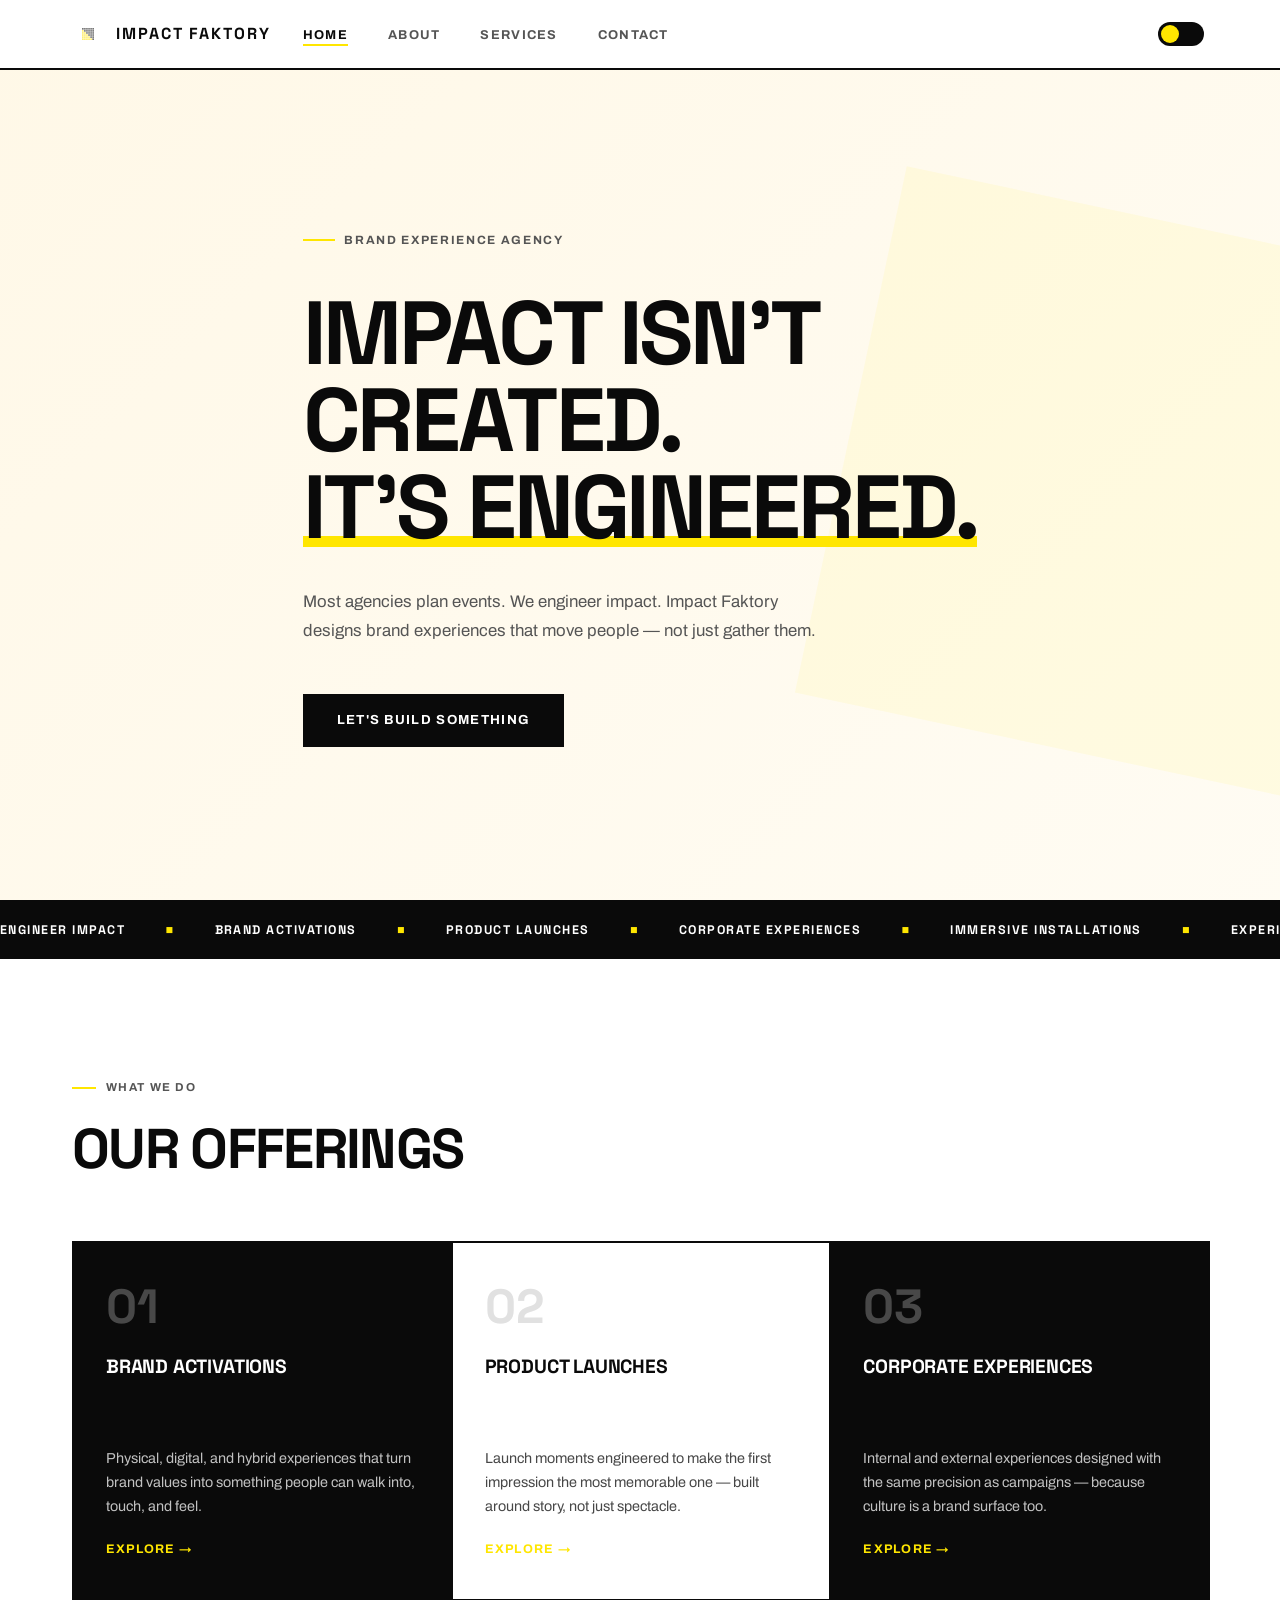
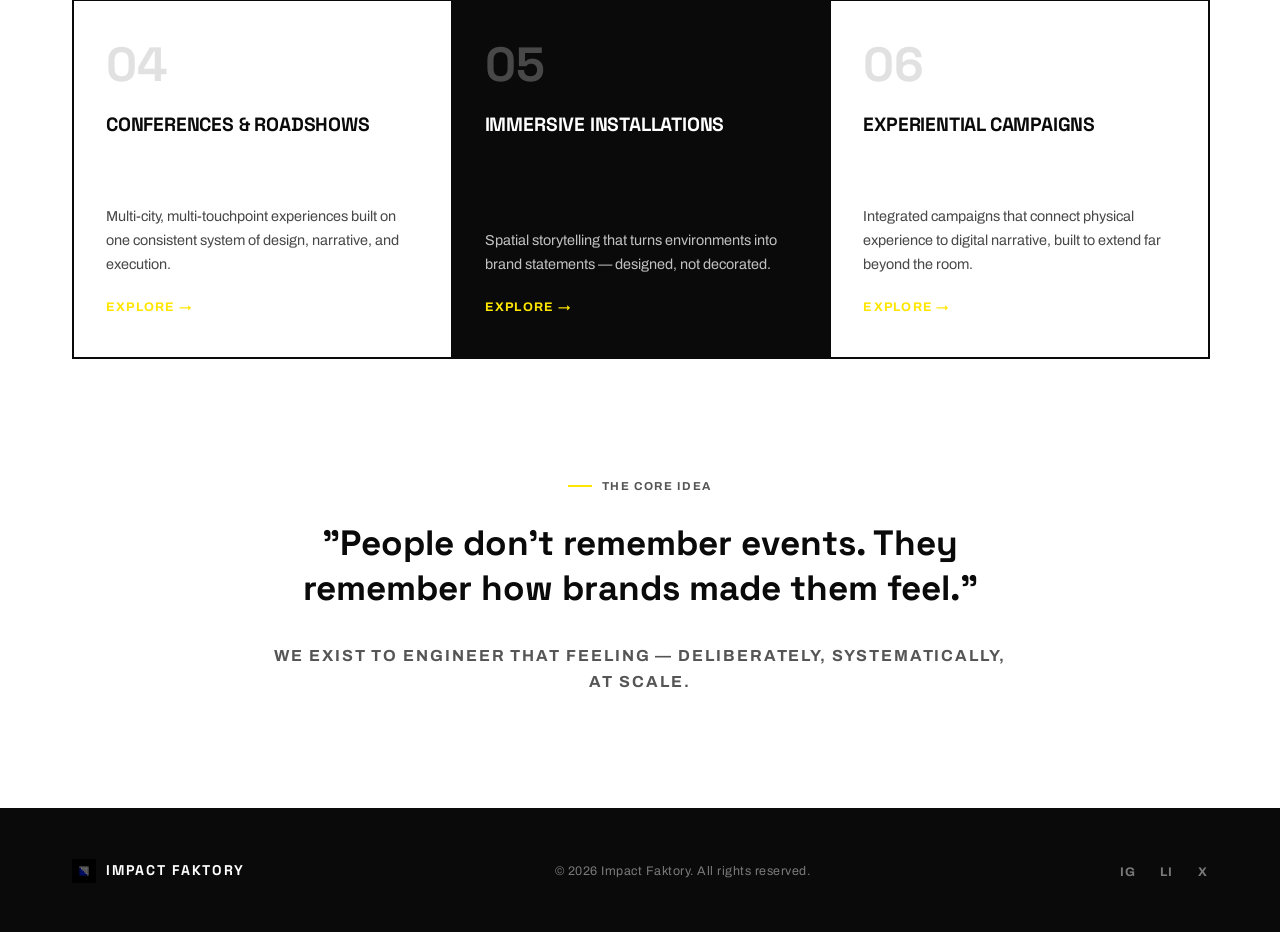
==== commit 9579a868: "Auto-update: Sync modifications" ====
--- a/index.html
+++ b/index.html
@@ -75,16 +75,15 @@
     <!-- HERO -->
     <section class="hero" aria-labelledby="hero-heading">
       <div class="container hero-inner">
-        <p class="hero-eyebrow">Marketing &amp; Advertising Agency</p>
+        <p class="hero-eyebrow">Brand Experience Agency</p>
         <h1 class="hero-headline" id="hero-heading">
-          We don't<br>follow the<br>market.<br><em>We disrupt it.</em>
+          Impact isn't<br>created.<br><em>It's engineered.</em>
         </h1>
         <p class="hero-sub">
-          Disruptive marketing, advertising &amp; event activation
-          engineered to make brands impossible to ignore.
+          Most agencies plan events. We engineer impact. Impact Faktory designs brand experiences that move people — not just gather them.
         </p>
         <div class="hero-ctas">
-          <a href="contact.html" class="btn btn-fill" id="hero-cta-primary">Let's Disrupt Something</a>
+          <a href="contact.html" class="btn btn-fill" id="hero-cta-primary">Let's Build Something</a>
         </div>
       </div>
     </section>
@@ -92,18 +91,18 @@
     <!-- TICKER -->
     <div class="ticker-wrap" aria-hidden="true">
       <div class="ticker-track">
-        <span>Disrupt</span><span class="dot"> ■ </span>
-        <span>Activate</span><span class="dot"> ■ </span>
-        <span>Impact</span><span class="dot"> ■ </span>
-        <span>Shift Perception</span><span class="dot"> ■ </span>
-        <span>Build Legacy</span><span class="dot"> ■ </span>
-        <span>Dominate</span><span class="dot"> ■ </span>
-        <span>Disrupt</span><span class="dot"> ■ </span>
-        <span>Activate</span><span class="dot"> ■ </span>
-        <span>Impact</span><span class="dot"> ■ </span>
-        <span>Shift Perception</span><span class="dot"> ■ </span>
-        <span>Build Legacy</span><span class="dot"> ■ </span>
-        <span>Dominate</span><span class="dot"> ■ </span>
+        <span>Engineer Impact</span><span class="dot"> ■ </span>
+        <span>Brand Activations</span><span class="dot"> ■ </span>
+        <span>Product Launches</span><span class="dot"> ■ </span>
+        <span>Corporate Experiences</span><span class="dot"> ■ </span>
+        <span>Immersive Installations</span><span class="dot"> ■ </span>
+        <span>Experiential Campaigns</span><span class="dot"> ■ </span>
+        <span>Engineer Impact</span><span class="dot"> ■ </span>
+        <span>Brand Activations</span><span class="dot"> ■ </span>
+        <span>Product Launches</span><span class="dot"> ■ </span>
+        <span>Corporate Experiences</span><span class="dot"> ■ </span>
+        <span>Immersive Installations</span><span class="dot"> ■ </span>
+        <span>Experiential Campaigns</span><span class="dot"> ■ </span>
       </div>
     </div>
 
@@ -111,33 +110,58 @@
     <section class="section" aria-labelledby="services-heading">
       <div class="container">
         <p class="section-label">What We Do</p>
-        <h2 class="section-title" id="services-heading">Core Capabilities</h2>
+        <h2 class="section-title" id="services-heading">Our Offerings</h2>
         <div class="cards-grid">
-          <article class="card card-inv" id="card-marketing">
+          <article class="card card-inv" id="card-activations">
             <span class="card-num" aria-hidden="true">01</span>
-            <h3 class="card-title">Marketing &amp; Advertising</h3>
-            <p class="card-body">Disruptive campaigns that grab market share, hijack attention, and drive measurable growth.</p>
-            <a href="services.html#marketing" class="card-link">Explore →</a>
+            <h3 class="card-title">Brand Activations</h3>
+            <p class="card-body">Physical, digital, and hybrid experiences that turn brand values into something people can walk into, touch, and feel.</p>
+            <a href="services.html#activations" class="card-link">Explore →</a>
           </article>
-          <article class="card" id="card-events">
+          <article class="card" id="card-launches">
             <span class="card-num" aria-hidden="true">02</span>
-            <h3 class="card-title">Event Activation</h3>
-            <p class="card-body">Immersive live experiences that turn passive spectators into die-hard brand advocates.</p>
-            <a href="services.html#events" class="card-link">Explore →</a>
+            <h3 class="card-title">Product Launches</h3>
+            <p class="card-body">Launch moments engineered to make the first impression the most memorable one — built around story, not just spectacle.</p>
+            <a href="services.html#launches" class="card-link">Explore →</a>
           </article>
-          <article class="card card-inv" id="card-identity">
+          <article class="card card-inv" id="card-corporate">
             <span class="card-num" aria-hidden="true">03</span>
-            <h3 class="card-title">Brand Identity &amp; Narrative</h3>
-            <p class="card-body">Uncompromising visual systems and positioning strategies that command authority.</p>
-            <a href="services.html#identity" class="card-link">Explore →</a>
+            <h3 class="card-title">Corporate Experiences</h3>
+            <p class="card-body">Internal and external experiences designed with the same precision as campaigns — because culture is a brand surface too.</p>
+            <a href="services.html#corporate" class="card-link">Explore →</a>
           </article>
-          <article class="card" id="card-perception">
+          <article class="card" id="card-conferences">
             <span class="card-num" aria-hidden="true">04</span>
-            <h3 class="card-title">Perception Shift</h3>
-            <p class="card-body">Strategic campaigns that reshape consumer beliefs and redefine brand narratives at scale.</p>
-            <a href="services.html#perception" class="card-link">Explore →</a>
+            <h3 class="card-title">Conferences &amp; Roadshows</h3>
+            <p class="card-body">Multi-city, multi-touchpoint experiences built on one consistent system of design, narrative, and execution.</p>
+            <a href="services.html#conferences" class="card-link">Explore →</a>
+          </article>
+          <article class="card card-inv" id="card-installations">
+            <span class="card-num" aria-hidden="true">05</span>
+            <h3 class="card-title">Immersive Installations</h3>
+            <p class="card-body">Spatial storytelling that turns environments into brand statements — designed, not decorated.</p>
+            <a href="services.html#installations" class="card-link">Explore →</a>
+          </article>
+          <article class="card" id="card-campaigns">
+            <span class="card-num" aria-hidden="true">06</span>
+            <h3 class="card-title">Experiential Campaigns</h3>
+            <p class="card-body">Integrated campaigns that connect physical experience to digital narrative, built to extend far beyond the room.</p>
+            <a href="services.html#campaigns" class="card-link">Explore →</a>
           </article>
         </div>
+      </div>
+    </section>
+
+    <!-- THE CORE IDEA -->
+    <section class="section" aria-label="Core Idea" style="padding-top:0;">
+      <div class="container" style="text-align: center; max-width: 800px; margin: 0 auto;">
+        <p class="section-label">The Core Idea</p>
+        <blockquote style="font-family: var(--font-head); font-size: 2.2rem; font-weight: 700; line-height: 1.3; margin-bottom: 2rem; color: var(--text);">
+          "People don't remember events. They remember how brands made them feel."
+        </blockquote>
+        <p style="font-family: var(--font-body); font-size: 1rem; color: var(--text-muted); text-transform: uppercase; letter-spacing: 0.12em; font-weight: 700; margin: 0;">
+          We exist to engineer that feeling — deliberately, systematically, at scale.
+        </p>
       </div>
     </section>
 
--- a/assets/css/main.css
+++ b/assets/css/main.css
@@ -47,7 +47,7 @@
 html { font-size: 16px; scroll-behavior: smooth; -webkit-font-smoothing: antialiased; }
 
 body {
-  background: var(--bg);
+  background: transparent;
   color: var(--text);
   font-family: var(--font-body);
   line-height: 1.65;
@@ -69,8 +69,19 @@
   z-index: -1;
   overflow: hidden;
   pointer-events: none;
-  background: var(--bg);
+  background-size: 400% 400%;
+  animation: bg-gradient 20s ease infinite;
   transition: background var(--speed) var(--ease);
+}
+
+/* Light mode shifting gradient colors (subtle off-whites and brand gold-hints) */
+[data-theme="light"] .ambient-bg {
+  background-image: linear-gradient(-45deg, #FFFFFF, #FFFCF2, #FFFDF7, #FFF8E7);
+}
+
+/* Dark mode shifting gradient colors (subtle deep blacks and dark brand amber/indigo hints) */
+[data-theme="dark"] .ambient-bg {
+  background-image: linear-gradient(-45deg, #0A0A0A, #12110c, #0b0c10, #0a0a0f);
 }
 
 .cube {
@@ -84,7 +95,7 @@
   transform-origin: center;
   will-change: transform, opacity;
   /* Use steps(60) to achieve a retro, low-framerate pixelated movement */
-  animation: cube-float 15s infinite linear steps(60);
+  animation: cube-float 15s infinite steps(60);
 }
 
 /* Vary border colors, sizes, and backgrounds */
@@ -143,6 +154,19 @@
   }
 }
 
+/* Shifting background gradient keyframes */
+@keyframes bg-gradient {
+  0% {
+    background-position: 0% 50%;
+  }
+  50% {
+    background-position: 100% 50%;
+  }
+  100% {
+    background-position: 0% 50%;
+  }
+}
+
 /* Disable animations for users with reduced motion preferences */
 @media (prefers-reduced-motion: reduce) {
   .cube {
@@ -172,7 +196,14 @@
   z-index: 100;
   background: var(--bg);
   border-bottom: 2px solid var(--border);
-  transition: background var(--speed) var(--ease), border-color var(--speed) var(--ease);
+  transition: background var(--speed) var(--ease), border-color var(--speed) var(--ease), box-shadow var(--speed) var(--ease);
+}
+/* Premium shadow on scroll */
+.site-header.scrolled {
+  box-shadow: 0 4px 30px rgba(0, 0, 0, 0.04);
+}
+[data-theme="dark"] .site-header.scrolled {
+  box-shadow: 0 4px 30px rgba(0, 0, 0, 0.4);
 }
 
 .nav-inner {
@@ -183,6 +214,10 @@
   display: flex;
   align-items: center;
   gap: 2rem;
+  transition: height var(--speed) var(--ease);
+}
+.site-header.scrolled .nav-inner {
+  height: 52px; /* Shrunk header height */
 }
 
 /* Logo */
@@ -198,6 +233,14 @@
   height: 32px;
   flex-shrink: 0;
   object-fit: contain;
+  transition: width var(--speed) var(--ease), height var(--speed) var(--ease), transform var(--speed) var(--ease);
+}
+.nav-logo:hover .nav-logo-mark {
+  transform: scale(1.1); /* Logo hover zoom */
+}
+.site-header.scrolled .nav-logo-mark {
+  width: 26px; /* Shrunk logo size */
+  height: 26px;
 }
 .nav-logo-wordmark {
   font-family: var(--font-head);
@@ -206,6 +249,10 @@
   letter-spacing: .12em;
   text-transform: uppercase;
   color: var(--text);
+  transition: font-size var(--speed) var(--ease);
+}
+.site-header.scrolled .nav-logo-wordmark {
+  font-size: 0.9rem; /* Shrunk text size */
 }
 
 /* Footer logo img */
@@ -464,7 +511,7 @@
 /* ── 8. Service Cards ───────────────────────────────────────────── */
 .cards-grid {
   display: grid;
-  grid-template-columns: repeat(4, 1fr);
+  grid-template-columns: repeat(3, 1fr);
 }
 
 .card {
@@ -476,7 +523,7 @@
   margin-right: -2px;
   margin-bottom: -2px;
   min-height: 360px;
-  transition: background var(--speed), color var(--speed);
+  transition: background var(--speed), color var(--speed), transform var(--speed) var(--ease);
   position: relative;
   overflow: hidden;
 }
@@ -492,7 +539,11 @@
   z-index: 0;
 }
 .card:hover::before { transform: scaleY(1); }
-.card:hover { color: #0A0A0A; }
+.card:hover { 
+  color: #0A0A0A; 
+  transform: scale(1.03); /* Zoom on hover */
+  z-index: 2; /* Render on top of grid lines */
+}
 .card:hover .card-num,
 .card:hover .card-title,
 .card:hover .card-body,
@@ -712,7 +763,7 @@
   overflow: hidden;
   transition: transform var(--speed) var(--ease);
 }
-.team-card:hover { transform: translateY(-3px); }
+.team-card:hover { transform: translateY(-4px) scale(1.02); }
 .team-avatar {
   aspect-ratio: 1;
   background: var(--bg-subtle);
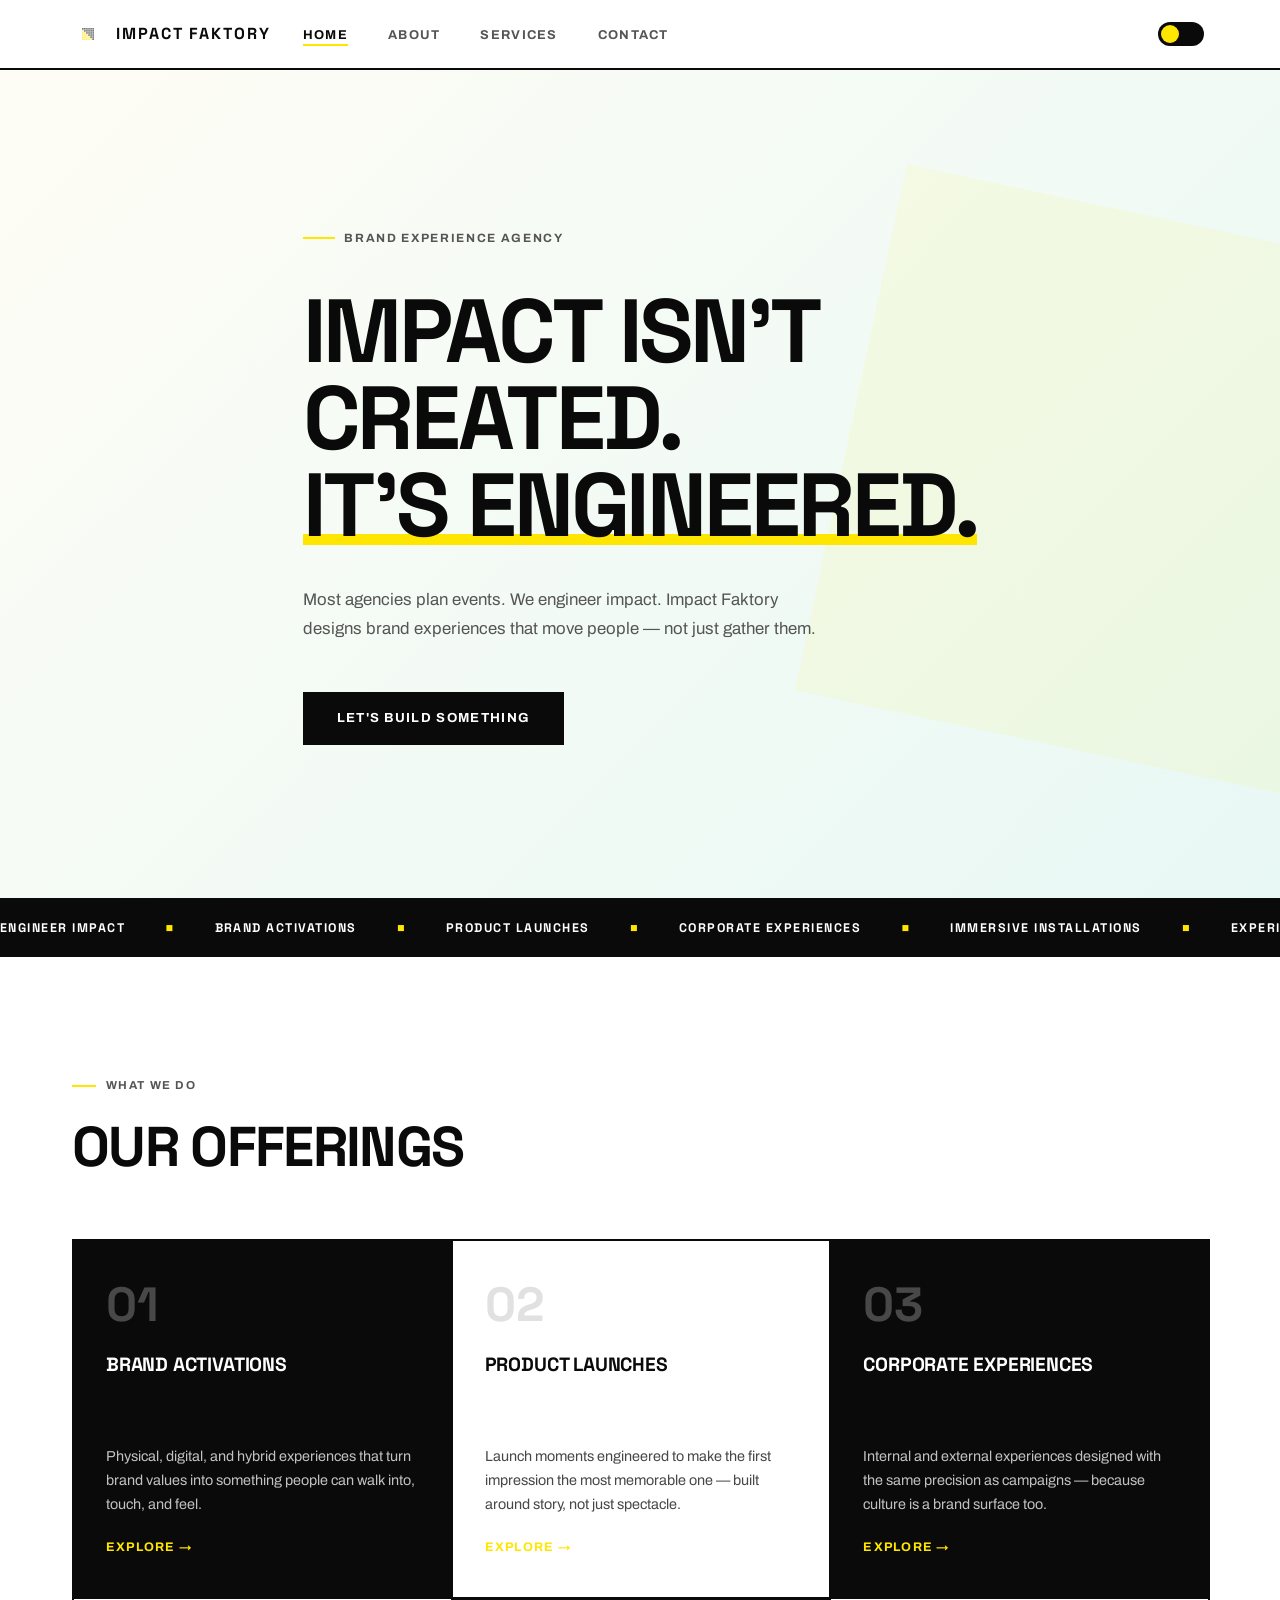
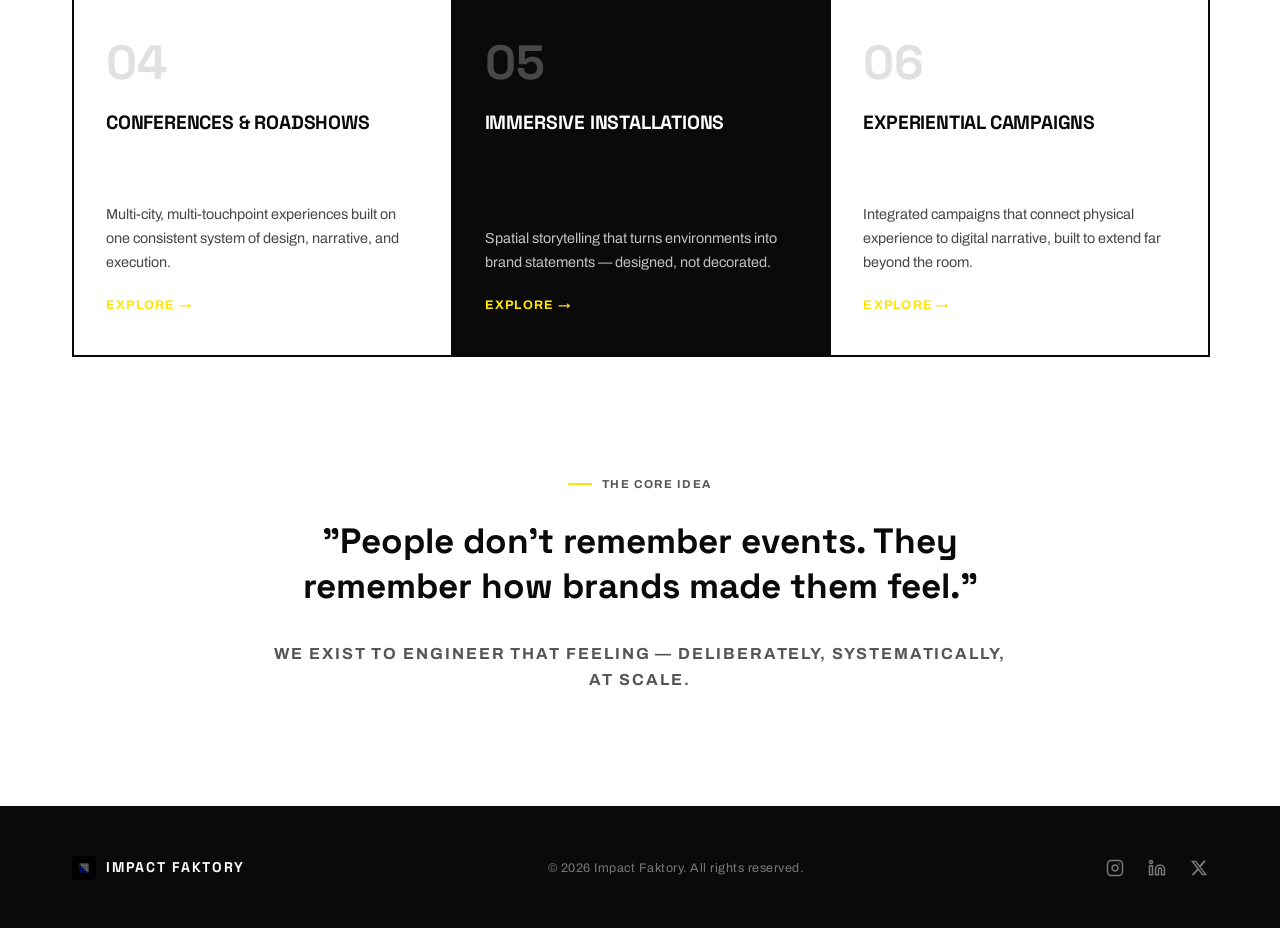
==== commit cf349ca8: "Auto-update: Sync modifications" ====
--- a/index.html
+++ b/index.html
@@ -179,9 +179,9 @@
       </a>
       <p class="footer-copy">© <span id="year"></span> Impact Faktory. All rights reserved.</p>
       <ul class="footer-links" role="list">
-        <li><a href="https://instagram.com" target="_blank" rel="noopener noreferrer" aria-label="Instagram">IG</a></li>
-        <li><a href="https://linkedin.com"  target="_blank" rel="noopener noreferrer" aria-label="LinkedIn">LI</a></li>
-        <li><a href="https://twitter.com"   target="_blank" rel="noopener noreferrer" aria-label="X">X</a></li>
+        <li><a href="https://www.instagram.com/impactfaktory/" target="_blank" rel="noopener noreferrer" aria-label="Instagram"><svg width="18" height="18" viewBox="0 0 24 24" fill="none" stroke="currentColor" stroke-width="2" stroke-linecap="round" stroke-linejoin="round"><rect x="2" y="2" width="20" height="20" rx="5" ry="5"/><path d="M16 11.37A4 4 0 1 1 12.63 8 4 4 0 0 1 16 11.37z"/><line x1="17.5" y1="6.5" x2="17.51" y2="6.5"/></svg></a></li>
+        <li><a href="https://linkedin.com"  target="_blank" rel="noopener noreferrer" aria-label="LinkedIn"><svg width="18" height="18" viewBox="0 0 24 24" fill="none" stroke="currentColor" stroke-width="2" stroke-linecap="round" stroke-linejoin="round"><path d="M16 8a6 6 0 0 1 6 6v7h-4v-7a2 2 0 0 0-4 0v7h-4v-7a6 6 0 0 1 6-6z"/><rect x="2" y="9" width="4" height="12"/><circle cx="4" cy="4" r="2"/></svg></a></li>
+        <li><a href="https://twitter.com"   target="_blank" rel="noopener noreferrer" aria-label="X"><svg width="18" height="18" viewBox="0 0 24 24" fill="currentColor"><path d="M18.244 2.25h3.308l-7.227 8.26 8.502 11.24H16.17l-5.214-6.817L4.99 21.75H1.68l7.73-8.835L1.254 2.25H8.08l4.713 6.231zm-1.161 17.52h1.833L7.084 4.126H5.117z"/></svg></a></li>
       </ul>
     </div>
   </footer>
--- a/assets/css/main.css
+++ b/assets/css/main.css
@@ -54,6 +54,7 @@
   overflow-x: hidden;
   transition: background var(--speed) var(--ease), color var(--speed) var(--ease);
   min-height: 100vh;
+  padding-top: 68px; /* Offset for fixed header to prevent layout shifts */
 }
 
 a { color: inherit; text-decoration: none; }
@@ -70,18 +71,31 @@
   overflow: hidden;
   pointer-events: none;
   background-size: 400% 400%;
-  animation: bg-gradient 20s ease infinite;
-  transition: background var(--speed) var(--ease);
-}
-
-/* Light mode shifting gradient colors (subtle off-whites and brand gold-hints) */
+  animation: bg-gradient 25s ease infinite;
+}
+
+/* Light mode — warm ivory → soft peach → pale lavender → cool mint → back */
 [data-theme="light"] .ambient-bg {
-  background-image: linear-gradient(-45deg, #FFFFFF, #FFFCF2, #FFFDF7, #FFF8E7);
-}
-
-/* Dark mode shifting gradient colors (subtle deep blacks and dark brand amber/indigo hints) */
+  background-image: linear-gradient(
+    -45deg,
+    #FFFDF5,
+    #FFF0E0,
+    #F5ECFF,
+    #E8F8F5,
+    #FFFDF5
+  );
+}
+
+/* Dark mode — deep charcoal → warm ember → cool indigo → teal shadow → back */
 [data-theme="dark"] .ambient-bg {
-  background-image: linear-gradient(-45deg, #0A0A0A, #12110c, #0b0c10, #0a0a0f);
+  background-image: linear-gradient(
+    -45deg,
+    #0A0A0A,
+    #1A1208,
+    #0C0A1A,
+    #081614,
+    #0A0A0A
+  );
 }
 
 .cube {
@@ -191,8 +205,10 @@
 
 /* ── 4. Header ──────────────────────────────────────────────────── */
 .site-header {
-  position: sticky;
+  position: fixed;
   top: 0;
+  left: 0;
+  width: 100%;
   z-index: 100;
   background: var(--bg);
   border-bottom: 2px solid var(--border);
@@ -771,6 +787,13 @@
   display: flex;
   align-items: center;
   justify-content: center;
+  overflow: hidden;
+}
+.team-avatar img {
+  width: 100%;
+  height: 100%;
+  object-fit: cover;
+  display: block;
 }
 .team-initials {
   font-family: var(--font-head);
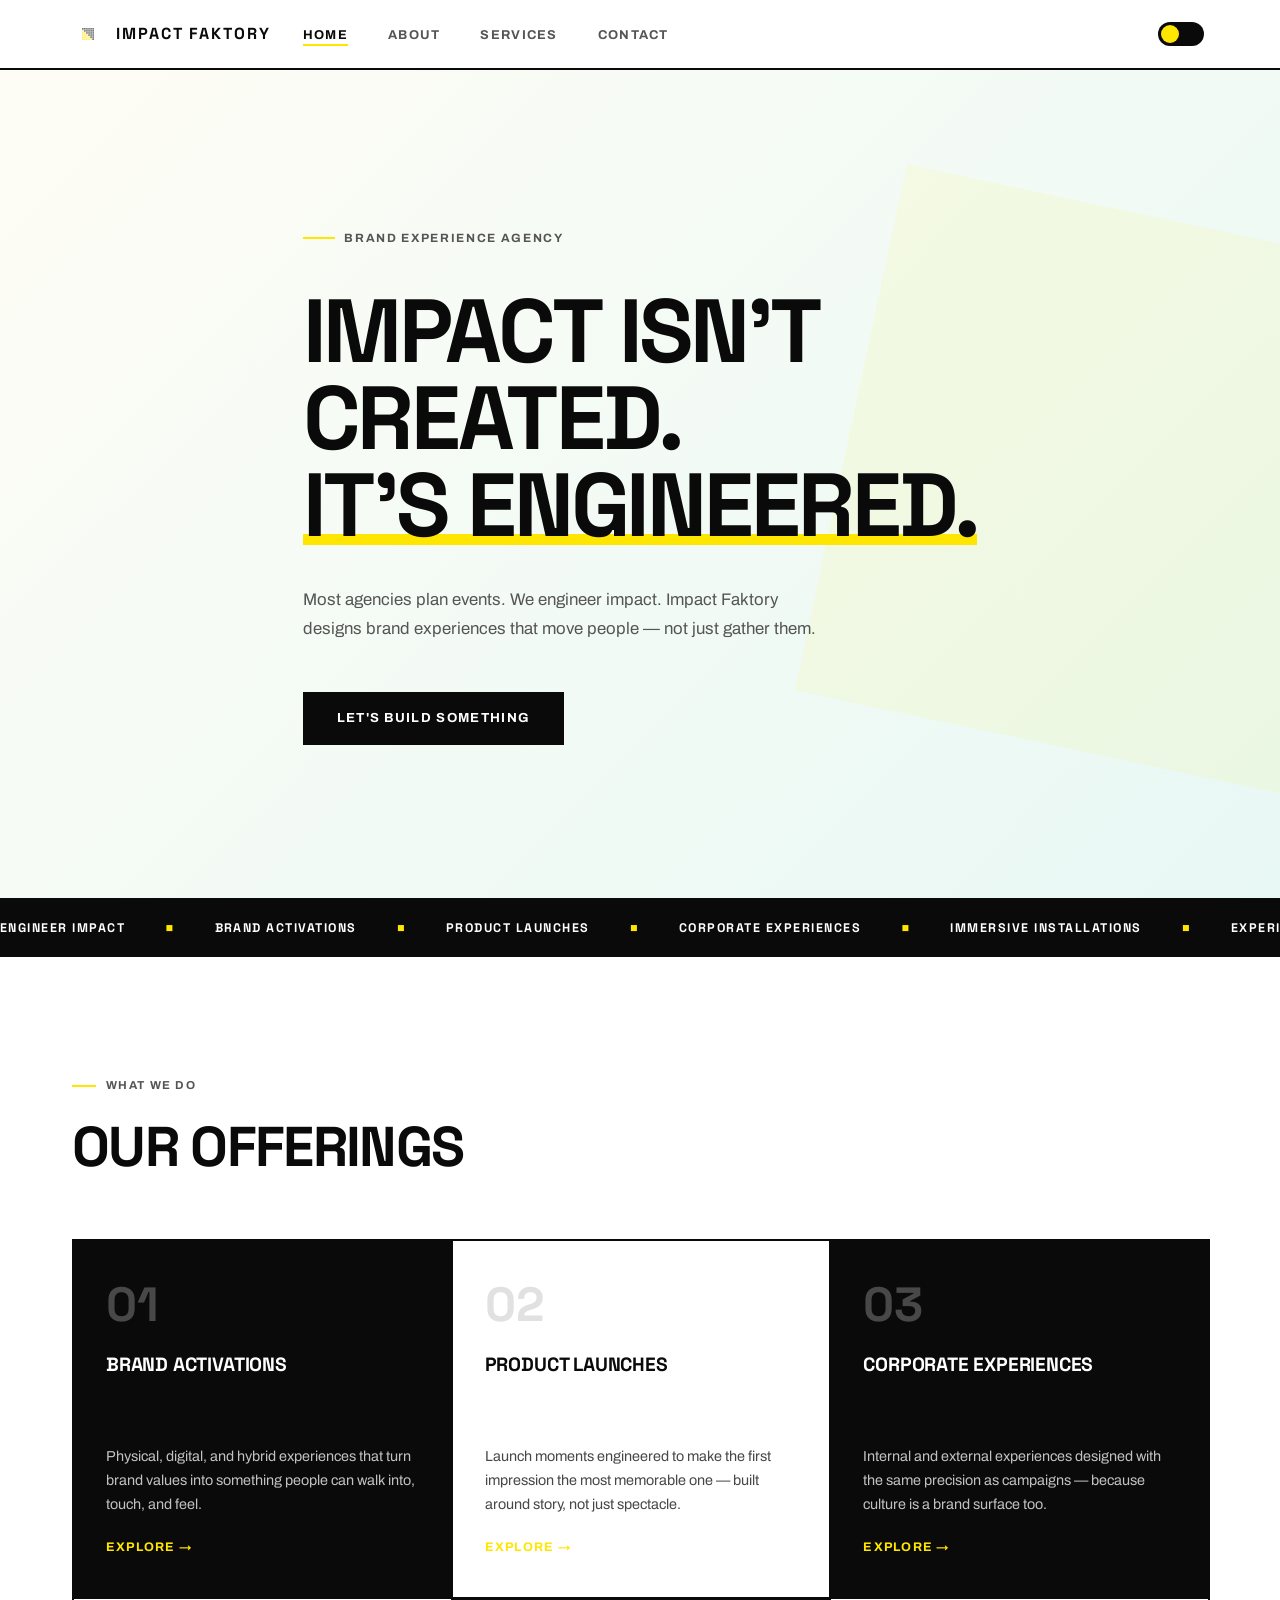
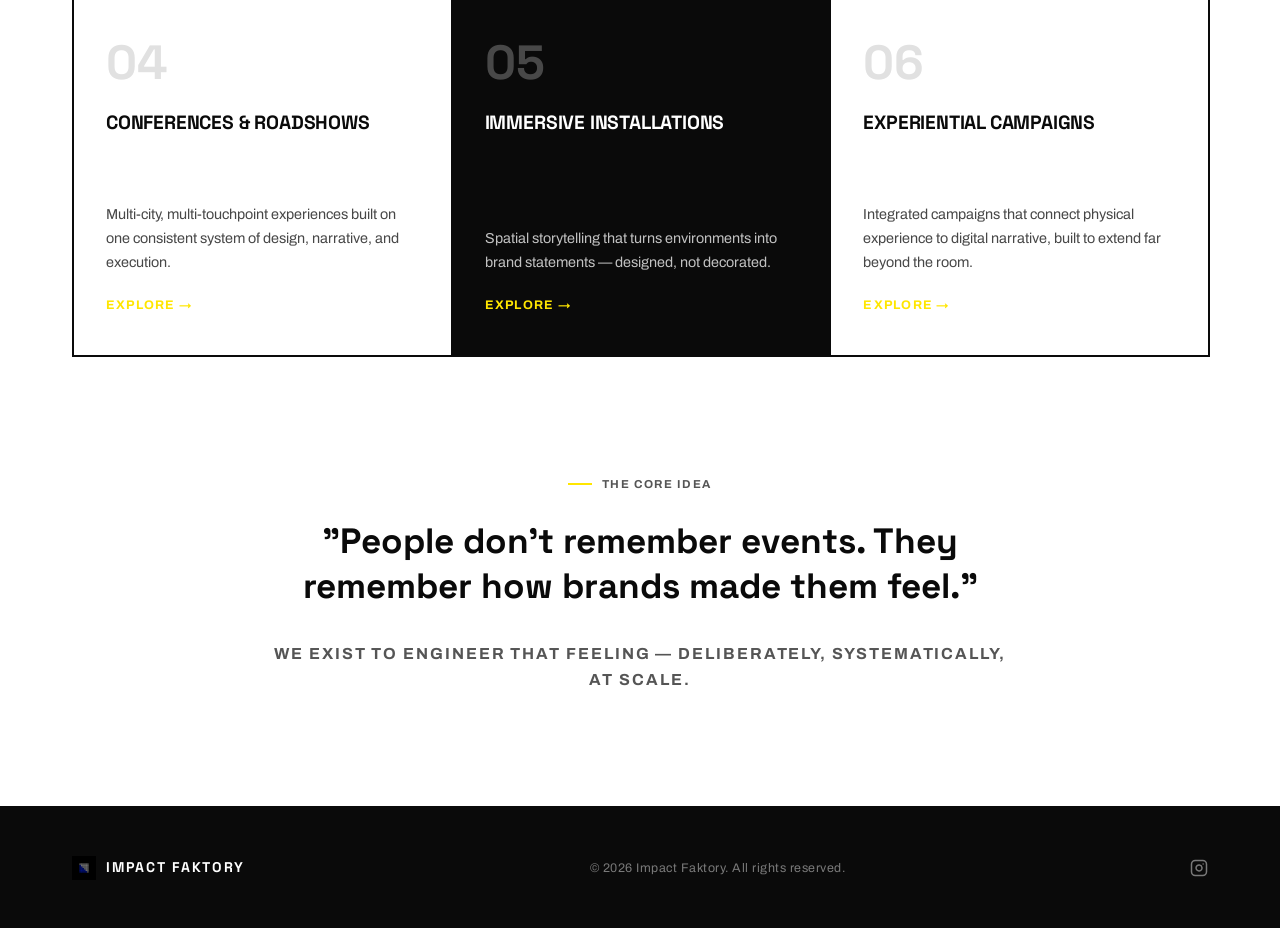
==== commit f0afc4d6: "Auto-update: Sync modifications" ====
--- a/index.html
+++ b/index.html
@@ -180,8 +180,6 @@
       <p class="footer-copy">© <span id="year"></span> Impact Faktory. All rights reserved.</p>
       <ul class="footer-links" role="list">
         <li><a href="https://www.instagram.com/impactfaktory/" target="_blank" rel="noopener noreferrer" aria-label="Instagram"><svg width="18" height="18" viewBox="0 0 24 24" fill="none" stroke="currentColor" stroke-width="2" stroke-linecap="round" stroke-linejoin="round"><rect x="2" y="2" width="20" height="20" rx="5" ry="5"/><path d="M16 11.37A4 4 0 1 1 12.63 8 4 4 0 0 1 16 11.37z"/><line x1="17.5" y1="6.5" x2="17.51" y2="6.5"/></svg></a></li>
-        <li><a href="https://linkedin.com"  target="_blank" rel="noopener noreferrer" aria-label="LinkedIn"><svg width="18" height="18" viewBox="0 0 24 24" fill="none" stroke="currentColor" stroke-width="2" stroke-linecap="round" stroke-linejoin="round"><path d="M16 8a6 6 0 0 1 6 6v7h-4v-7a2 2 0 0 0-4 0v7h-4v-7a6 6 0 0 1 6-6z"/><rect x="2" y="9" width="4" height="12"/><circle cx="4" cy="4" r="2"/></svg></a></li>
-        <li><a href="https://twitter.com"   target="_blank" rel="noopener noreferrer" aria-label="X"><svg width="18" height="18" viewBox="0 0 24 24" fill="currentColor"><path d="M18.244 2.25h3.308l-7.227 8.26 8.502 11.24H16.17l-5.214-6.817L4.99 21.75H1.68l7.73-8.835L1.254 2.25H8.08l4.713 6.231zm-1.161 17.52h1.833L7.084 4.126H5.117z"/></svg></a></li>
       </ul>
     </div>
   </footer>
--- a/assets/css/main.css
+++ b/assets/css/main.css
@@ -711,6 +711,8 @@
 .footer-copy { font-size: .78rem; opacity: .45; letter-spacing: .04em; }
 .footer-links { display: flex; gap: 1.5rem; }
 .footer-links a {
+  display: flex;
+  align-items: center;
   font-size: .78rem;
   font-weight: 700;
   text-transform: uppercase;
@@ -718,6 +720,7 @@
   opacity: .45;
   transition: opacity var(--speed), color var(--speed);
 }
+.footer-links a svg { flex-shrink: 0; }
 .footer-links a:hover { opacity: 1; color: var(--accent); }
 [data-theme="light"] .footer-links a:hover { color: var(--accent); }
 
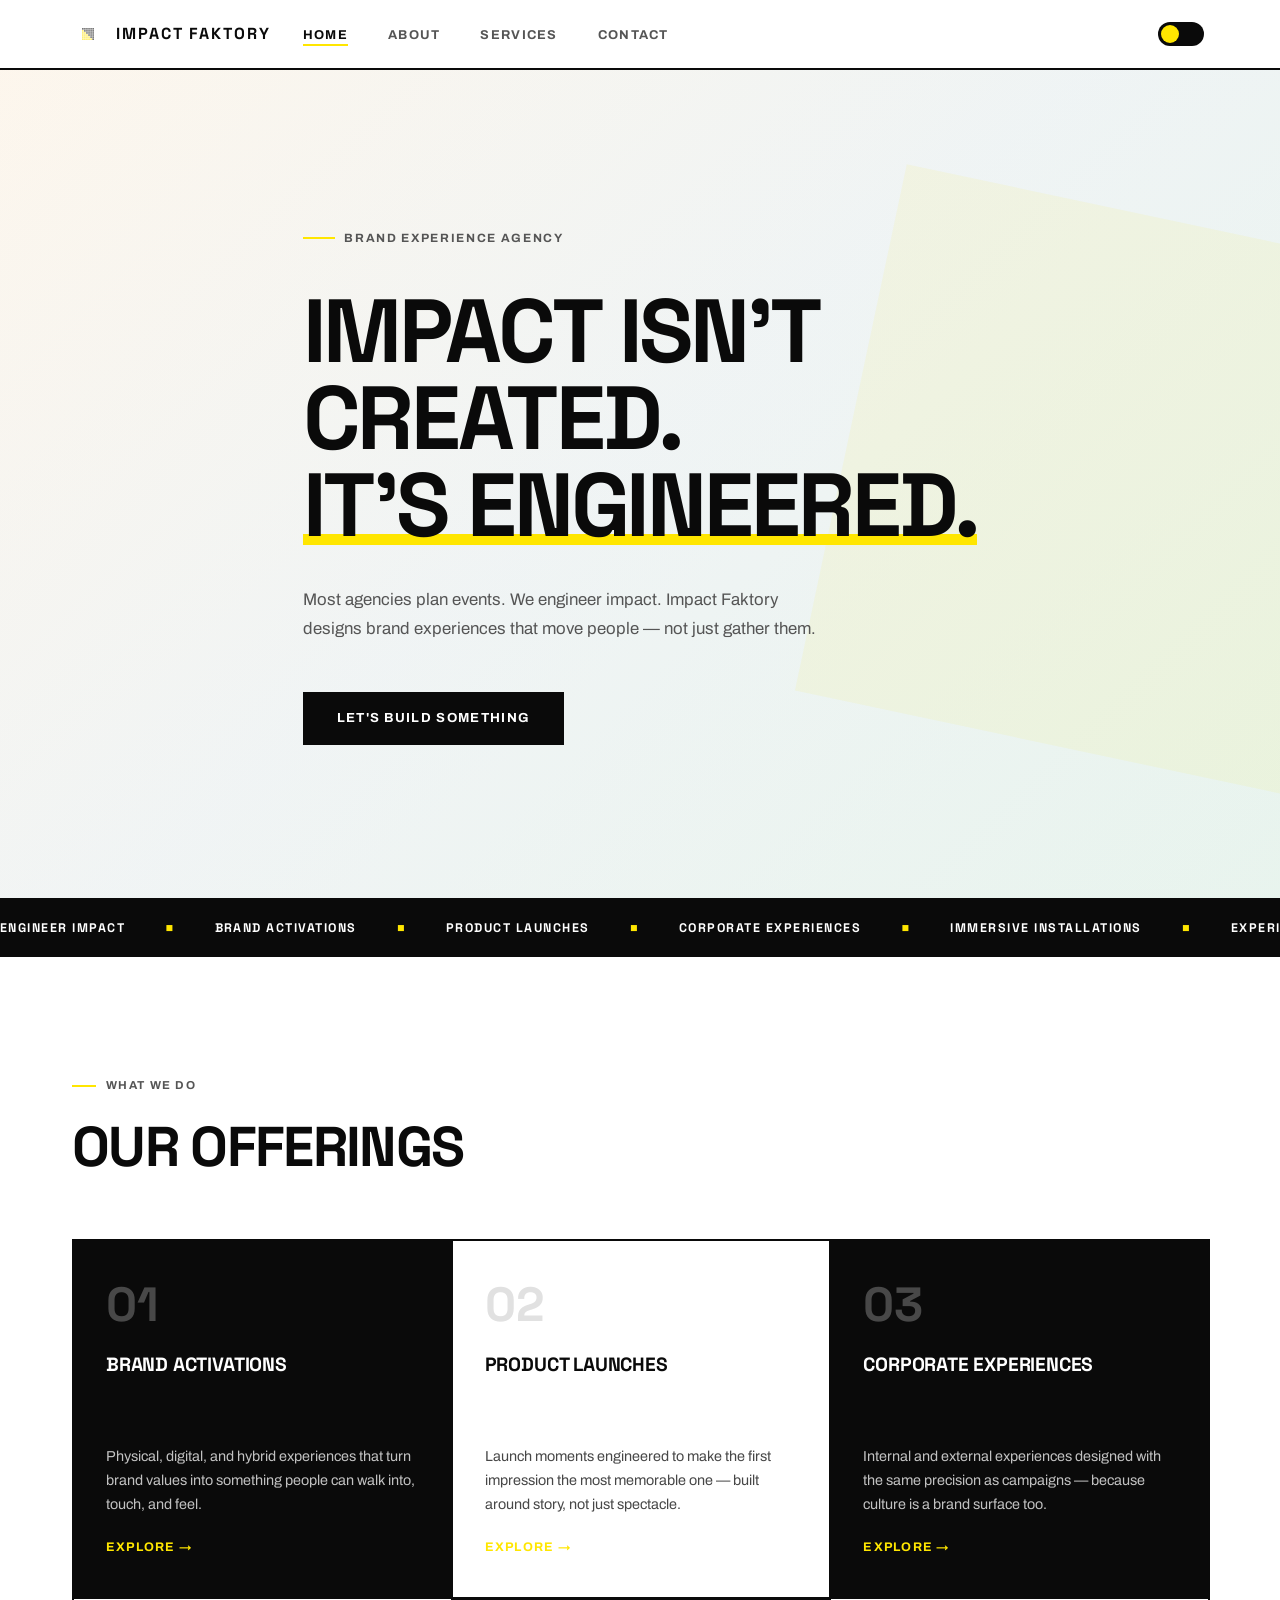
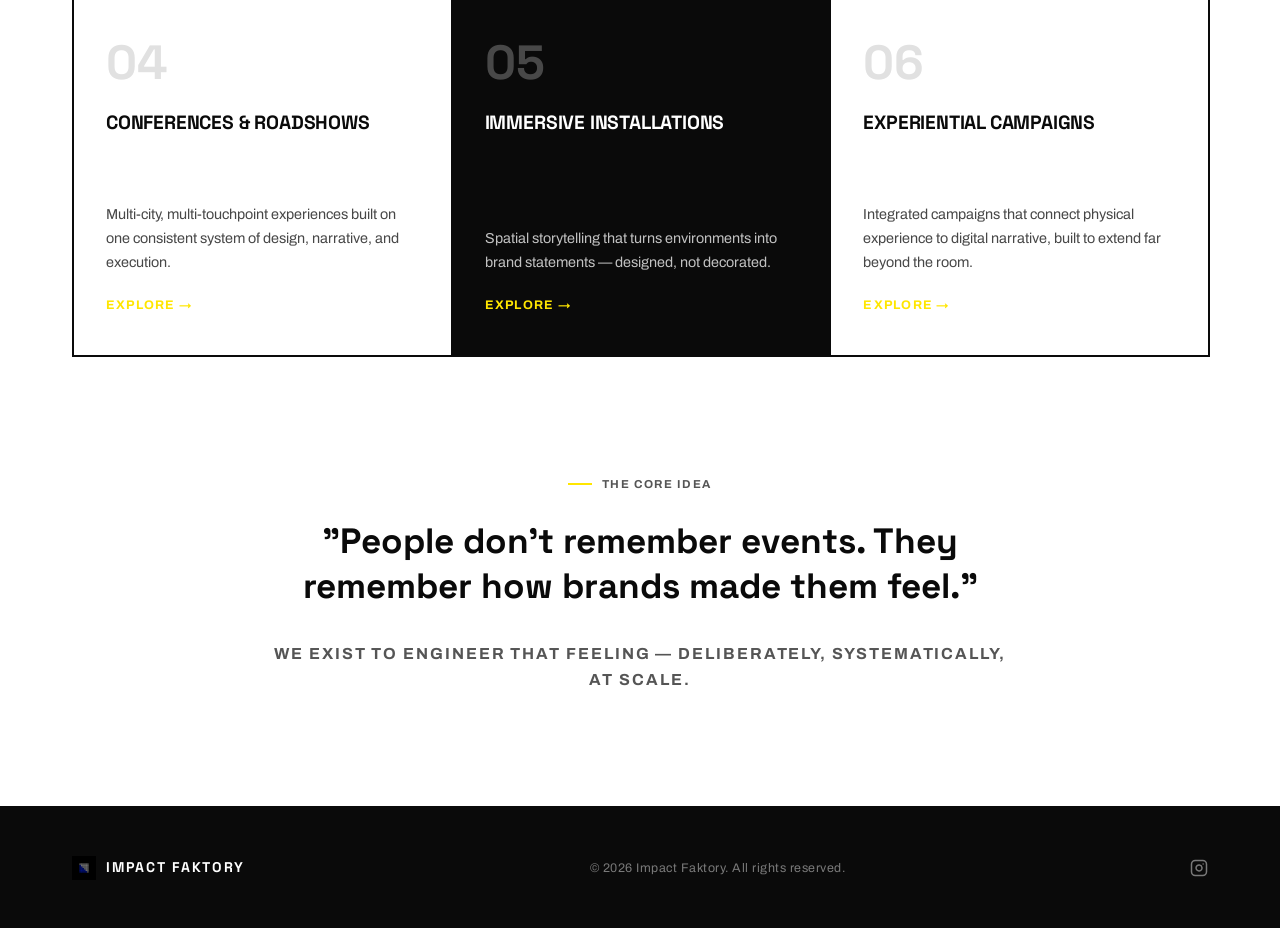
==== commit ac9aa16b: "Auto-update: Sync modifications" ====
--- a/index.html
+++ b/index.html
@@ -1,190 +1 @@
-<!DOCTYPE html>
-<html lang="en" data-theme="light">
-<head>
-  <meta charset="UTF-8" />
-  <meta name="viewport" content="width=device-width, initial-scale=1.0" />
-  <title>Impact Faktory</title>
-  <meta name="description" content="Impact Faktory is a disruptive marketing, advertising, and event activation agency that builds cultural landmarks and forces perception shifts." />
-  <meta name="robots" content="index, follow" />
-  <link rel="canonical" href="https://sabbirahmedkabbo.github.io/impactfaktory/" />
-  <meta property="og:title" content="Impact Faktory — We Don't Follow the Market. We Disrupt It." />
-  <meta property="og:description" content="Disruptive marketing, advertising, and event activation agency." />
-  <meta property="og:url" content="https://sabbirahmedkabbo.github.io/impactfaktory/" />
-  <link rel="preconnect" href="https://fonts.googleapis.com" />
-  <link rel="preconnect" href="https://fonts.gstatic.com" crossorigin />
-  <link href="https://fonts.googleapis.com/css2?family=Space+Grotesk:wght@400;500;700&family=Archivo:ital,wght@0,400;0,500;0,600;0,700;1,400&display=swap" rel="stylesheet" />
-  <link rel="icon" type="image/png" href="assets/img/logo.png" />
-  <link rel="stylesheet" href="assets/css/main.css" />
-  <!-- Flash of unstyled theme prevention -->
-  <script>
-    (function(){
-      var s = localStorage.getItem('if-theme');
-      var d = window.matchMedia('(prefers-color-scheme: dark)').matches;
-      document.documentElement.setAttribute('data-theme',(s ? s === 'dark' : d) ? 'dark' : 'light');
-    })();
-  </script>
-</head>
-<body>
-  <!-- Ambient dynamic background -->
-  <div class="ambient-bg" aria-hidden="true">
-    <div class="cube"></div>
-    <div class="cube"></div>
-    <div class="cube"></div>
-    <div class="cube"></div>
-    <div class="cube"></div>
-    <div class="cube"></div>
-  </div>
-
-  <!-- HEADER -->
-  <header class="site-header" id="site-header">
-    <nav class="nav-inner" role="navigation" aria-label="Primary navigation">
-
-      <a href="index.html" class="nav-logo" aria-label="Impact Faktory — Home">
-        <!-- Logo mark (SVG inline for theme-aware colour swap) -->
-        <img class="nav-logo-mark" src="assets/img/logo.png" alt="Impact Faktory logo mark" width="32" height="32" />
-        <span class="nav-logo-wordmark">Impact Faktory</span>
-      </a>
-
-      <ul class="nav-links" role="list">
-        <li><a href="index.html"    class="nav-link active" id="nav-home">Home</a></li>
-        <li><a href="about.html"    class="nav-link" id="nav-about">About</a></li>
-        <li><a href="services.html" class="nav-link" id="nav-services">Services</a></li>
-        <li><a href="contact.html"  class="nav-link" id="nav-contact">Contact</a></li>
-      </ul>
-
-      <button class="theme-toggle" id="theme-toggle" aria-label="Toggle light/dark mode" aria-pressed="false">
-        <span class="toggle-track" aria-hidden="true"><span class="toggle-thumb"></span></span>
-      </button>
-      <button class="mobile-menu-btn" id="mobile-menu-btn" aria-label="Open menu" aria-expanded="false">
-        <span></span><span></span><span></span>
-      </button>
-    </nav>
-    <div class="mobile-nav" id="mobile-nav" role="dialog" aria-label="Mobile navigation">
-      <ul role="list">
-        <li><a href="index.html"    class="nav-link">Home</a></li>
-        <li><a href="about.html"    class="nav-link">About</a></li>
-        <li><a href="services.html" class="nav-link">Services</a></li>
-        <li><a href="contact.html"  class="nav-link">Contact</a></li>
-      </ul>
-    </div>
-  </header>
-
-  <!-- MAIN -->
-  <main id="main-content">
-
-    <!-- HERO -->
-    <section class="hero" aria-labelledby="hero-heading">
-      <div class="container hero-inner">
-        <p class="hero-eyebrow">Brand Experience Agency</p>
-        <h1 class="hero-headline" id="hero-heading">
-          Impact isn't<br>created.<br><em>It's engineered.</em>
-        </h1>
-        <p class="hero-sub">
-          Most agencies plan events. We engineer impact. Impact Faktory designs brand experiences that move people — not just gather them.
-        </p>
-        <div class="hero-ctas">
-          <a href="contact.html" class="btn btn-fill" id="hero-cta-primary">Let's Build Something</a>
-        </div>
-      </div>
-    </section>
-
-    <!-- TICKER -->
-    <div class="ticker-wrap" aria-hidden="true">
-      <div class="ticker-track">
-        <span>Engineer Impact</span><span class="dot"> ■ </span>
-        <span>Brand Activations</span><span class="dot"> ■ </span>
-        <span>Product Launches</span><span class="dot"> ■ </span>
-        <span>Corporate Experiences</span><span class="dot"> ■ </span>
-        <span>Immersive Installations</span><span class="dot"> ■ </span>
-        <span>Experiential Campaigns</span><span class="dot"> ■ </span>
-        <span>Engineer Impact</span><span class="dot"> ■ </span>
-        <span>Brand Activations</span><span class="dot"> ■ </span>
-        <span>Product Launches</span><span class="dot"> ■ </span>
-        <span>Corporate Experiences</span><span class="dot"> ■ </span>
-        <span>Immersive Installations</span><span class="dot"> ■ </span>
-        <span>Experiential Campaigns</span><span class="dot"> ■ </span>
-      </div>
-    </div>
-
-    <!-- SERVICES -->
-    <section class="section" aria-labelledby="services-heading">
-      <div class="container">
-        <p class="section-label">What We Do</p>
-        <h2 class="section-title" id="services-heading">Our Offerings</h2>
-        <div class="cards-grid">
-          <article class="card card-inv" id="card-activations">
-            <span class="card-num" aria-hidden="true">01</span>
-            <h3 class="card-title">Brand Activations</h3>
-            <p class="card-body">Physical, digital, and hybrid experiences that turn brand values into something people can walk into, touch, and feel.</p>
-            <a href="services.html#activations" class="card-link">Explore →</a>
-          </article>
-          <article class="card" id="card-launches">
-            <span class="card-num" aria-hidden="true">02</span>
-            <h3 class="card-title">Product Launches</h3>
-            <p class="card-body">Launch moments engineered to make the first impression the most memorable one — built around story, not just spectacle.</p>
-            <a href="services.html#launches" class="card-link">Explore →</a>
-          </article>
-          <article class="card card-inv" id="card-corporate">
-            <span class="card-num" aria-hidden="true">03</span>
-            <h3 class="card-title">Corporate Experiences</h3>
-            <p class="card-body">Internal and external experiences designed with the same precision as campaigns — because culture is a brand surface too.</p>
-            <a href="services.html#corporate" class="card-link">Explore →</a>
-          </article>
-          <article class="card" id="card-conferences">
-            <span class="card-num" aria-hidden="true">04</span>
-            <h3 class="card-title">Conferences &amp; Roadshows</h3>
-            <p class="card-body">Multi-city, multi-touchpoint experiences built on one consistent system of design, narrative, and execution.</p>
-            <a href="services.html#conferences" class="card-link">Explore →</a>
-          </article>
-          <article class="card card-inv" id="card-installations">
-            <span class="card-num" aria-hidden="true">05</span>
-            <h3 class="card-title">Immersive Installations</h3>
-            <p class="card-body">Spatial storytelling that turns environments into brand statements — designed, not decorated.</p>
-            <a href="services.html#installations" class="card-link">Explore →</a>
-          </article>
-          <article class="card" id="card-campaigns">
-            <span class="card-num" aria-hidden="true">06</span>
-            <h3 class="card-title">Experiential Campaigns</h3>
-            <p class="card-body">Integrated campaigns that connect physical experience to digital narrative, built to extend far beyond the room.</p>
-            <a href="services.html#campaigns" class="card-link">Explore →</a>
-          </article>
-        </div>
-      </div>
-    </section>
-
-    <!-- THE CORE IDEA -->
-    <section class="section" aria-label="Core Idea" style="padding-top:0;">
-      <div class="container" style="text-align: center; max-width: 800px; margin: 0 auto;">
-        <p class="section-label">The Core Idea</p>
-        <blockquote style="font-family: var(--font-head); font-size: 2.2rem; font-weight: 700; line-height: 1.3; margin-bottom: 2rem; color: var(--text);">
-          "People don't remember events. They remember how brands made them feel."
-        </blockquote>
-        <p style="font-family: var(--font-body); font-size: 1rem; color: var(--text-muted); text-transform: uppercase; letter-spacing: 0.12em; font-weight: 700; margin: 0;">
-          We exist to engineer that feeling — deliberately, systematically, at scale.
-        </p>
-      </div>
-    </section>
-
-
-
-
-  </main>
-
-  <!-- FOOTER -->
-  <footer class="site-footer" role="contentinfo">
-    <div class="container footer-inner">
-      <a href="index.html" class="footer-logo" aria-label="Impact Faktory">
-        <img class="footer-logo-mark" src="assets/img/logo.png" alt="Impact Faktory logo mark" width="28" height="28" />
-        <span class="footer-logo-wordmark">Impact Faktory</span>
-      </a>
-      <p class="footer-copy">© <span id="year"></span> Impact Faktory. All rights reserved.</p>
-      <ul class="footer-links" role="list">
-        <li><a href="https://www.instagram.com/impactfaktory/" target="_blank" rel="noopener noreferrer" aria-label="Instagram"><svg width="18" height="18" viewBox="0 0 24 24" fill="none" stroke="currentColor" stroke-width="2" stroke-linecap="round" stroke-linejoin="round"><rect x="2" y="2" width="20" height="20" rx="5" ry="5"/><path d="M16 11.37A4 4 0 1 1 12.63 8 4 4 0 0 1 16 11.37z"/><line x1="17.5" y1="6.5" x2="17.51" y2="6.5"/></svg></a></li>
-      </ul>
-    </div>
-  </footer>
-
-  <script src="assets/js/main.js"></script>
-</body>
-</html>
-
+<!DOCTYPE html><html lang="en" data-theme="light"><meta charset="UTF-8"><meta name="viewport" content="width=device-width,initial-scale=1"><title>Impact Faktory</title><meta name="description" content="Impact Faktory is a disruptive marketing, advertising, and event activation agency that builds cultural landmarks and forces perception shifts."><meta name="robots" content="index, follow"><link rel="canonical" href="https://sabbirahmedkabbo.github.io/impactfaktory/"><meta property="og:title" content="Impact Faktory — We Don't Follow the Market. We Disrupt It."><meta property="og:description" content="Disruptive marketing, advertising, and event activation agency."><meta property="og:url" content="https://sabbirahmedkabbo.github.io/impactfaktory/"><link rel="preconnect" href="https://fonts.googleapis.com"><link rel="preconnect" href="https://fonts.gstatic.com" crossorigin><link href="https://fonts.googleapis.com/css2?family=Space+Grotesk:wght@400;500;700&family=Archivo:ital,wght@0,400;0,500;0,600;0,700;1,400&display=swap" rel="stylesheet"><link rel="icon" type="image/png" href="assets/img/logo.png"><link rel="stylesheet" href="assets/css/main.css"><script>!function(){var e=localStorage.getItem("if-theme"),t=window.matchMedia("(prefers-color-scheme: dark)").matches;document.documentElement.setAttribute("data-theme",(e?"dark"===e:t)?"dark":"light")}()</script><div class="ambient-bg" aria-hidden="true"><div class="cube"></div><div class="cube"></div><div class="cube"></div><div class="cube"></div><div class="cube"></div><div class="cube"></div></div><header class="site-header" id="site-header"><nav class="nav-inner" role="navigation" aria-label="Primary navigation"><a href="index.html" class="nav-logo" aria-label="Impact Faktory — Home"><img class="nav-logo-mark" src="assets/img/logo.png" alt="Impact Faktory logo mark" width="32" height="32"> <span class="nav-logo-wordmark">Impact Faktory</span></a><ul class="nav-links" role="list"><li><a href="index.html" class="nav-link active" id="nav-home">Home</a><li><a href="about.html" class="nav-link" id="nav-about">About</a><li><a href="services.html" class="nav-link" id="nav-services">Services</a><li><a href="contact.html" class="nav-link" id="nav-contact">Contact</a></ul><button class="theme-toggle" id="theme-toggle" aria-label="Toggle light/dark mode" aria-pressed="false"><span class="toggle-track" aria-hidden="true"><span class="toggle-thumb"></span></span></button> <button class="mobile-menu-btn" id="mobile-menu-btn" aria-label="Open menu" aria-expanded="false"><span></span><span></span><span></span></button></nav><div class="mobile-nav" id="mobile-nav" role="dialog" aria-label="Mobile navigation"><ul role="list"><li><a href="index.html" class="nav-link">Home</a><li><a href="about.html" class="nav-link">About</a><li><a href="services.html" class="nav-link">Services</a><li><a href="contact.html" class="nav-link">Contact</a></ul></div></header><main id="main-content"><section class="hero" aria-labelledby="hero-heading"><div class="container hero-inner"><p class="hero-eyebrow">Brand Experience Agency<h1 class="hero-headline" id="hero-heading">Impact isn't<br>created.<br><em>It's engineered.</em></h1><p class="hero-sub">Most agencies plan events. We engineer impact. Impact Faktory designs brand experiences that move people — not just gather them.<div class="hero-ctas"><a href="contact.html" class="btn btn-fill" id="hero-cta-primary">Let's Build Something</a></div></div></section><div class="ticker-wrap" aria-hidden="true"><div class="ticker-track"><span>Engineer Impact</span><span class="dot"> ■ </span><span>Brand Activations</span><span class="dot"> ■ </span><span>Product Launches</span><span class="dot"> ■ </span><span>Corporate Experiences</span><span class="dot"> ■ </span><span>Immersive Installations</span><span class="dot"> ■ </span><span>Experiential Campaigns</span><span class="dot"> ■ </span><span>Engineer Impact</span><span class="dot"> ■ </span><span>Brand Activations</span><span class="dot"> ■ </span><span>Product Launches</span><span class="dot"> ■ </span><span>Corporate Experiences</span><span class="dot"> ■ </span><span>Immersive Installations</span><span class="dot"> ■ </span><span>Experiential Campaigns</span><span class="dot"> ■</span></div></div><section class="section" aria-labelledby="services-heading"><div class="container"><p class="section-label">What We Do<h2 class="section-title" id="services-heading">Our Offerings</h2><div class="cards-grid"><article class="card card-inv" id="card-activations"><span class="card-num" aria-hidden="true">01</span><h3 class="card-title">Brand Activations</h3><p class="card-body">Physical, digital, and hybrid experiences that turn brand values into something people can walk into, touch, and feel.</p><a href="services.html#activations" class="card-link">Explore →</a></article><article class="card" id="card-launches"><span class="card-num" aria-hidden="true">02</span><h3 class="card-title">Product Launches</h3><p class="card-body">Launch moments engineered to make the first impression the most memorable one — built around story, not just spectacle.</p><a href="services.html#launches" class="card-link">Explore →</a></article><article class="card card-inv" id="card-corporate"><span class="card-num" aria-hidden="true">03</span><h3 class="card-title">Corporate Experiences</h3><p class="card-body">Internal and external experiences designed with the same precision as campaigns — because culture is a brand surface too.</p><a href="services.html#corporate" class="card-link">Explore →</a></article><article class="card" id="card-conferences"><span class="card-num" aria-hidden="true">04</span><h3 class="card-title">Conferences &amp; Roadshows</h3><p class="card-body">Multi-city, multi-touchpoint experiences built on one consistent system of design, narrative, and execution.</p><a href="services.html#conferences" class="card-link">Explore →</a></article><article class="card card-inv" id="card-installations"><span class="card-num" aria-hidden="true">05</span><h3 class="card-title">Immersive Installations</h3><p class="card-body">Spatial storytelling that turns environments into brand statements — designed, not decorated.</p><a href="services.html#installations" class="card-link">Explore →</a></article><article class="card" id="card-campaigns"><span class="card-num" aria-hidden="true">06</span><h3 class="card-title">Experiential Campaigns</h3><p class="card-body">Integrated campaigns that connect physical experience to digital narrative, built to extend far beyond the room.</p><a href="services.html#campaigns" class="card-link">Explore →</a></article></div></div></section><section class="section" aria-label="Core Idea" style="padding-top:0"><div class="container" style="text-align:center;max-width:800px;margin:0 auto"><p class="section-label">The Core Idea<blockquote style="font-family:var(--font-head);font-size:2.2rem;font-weight:700;line-height:1.3;margin-bottom:2rem;color:var(--text)">"People don't remember events. They remember how brands made them feel."</blockquote><p style="font-family:var(--font-body);font-size:1rem;color:var(--text-muted);text-transform:uppercase;letter-spacing:.12em;font-weight:700;margin:0">We exist to engineer that feeling — deliberately, systematically, at scale.</div></section></main><footer class="site-footer" role="contentinfo"><div class="container footer-inner"><a href="index.html" class="footer-logo" aria-label="Impact Faktory"><img class="footer-logo-mark" src="assets/img/logo.png" alt="Impact Faktory logo mark" width="28" height="28"> <span class="footer-logo-wordmark">Impact Faktory</span></a><p class="footer-copy">© <span id="year"></span> Impact Faktory. All rights reserved.<ul class="footer-links" role="list"><li><a href="https://www.instagram.com/impactfaktory/" target="_blank" rel="noopener noreferrer" aria-label="Instagram"><svg width="18" height="18" viewBox="0 0 24 24" fill="none" stroke="currentColor" stroke-width="2" stroke-linecap="round" stroke-linejoin="round"><rect x="2" y="2" width="20" height="20" rx="5" ry="5"/><path d="M16 11.37A4 4 0 1 1 12.63 8 4 4 0 0 1 16 11.37z"/><line x1="17.5" y1="6.5" x2="17.51" y2="6.5"/></svg></a></ul></div></footer><script src="assets/js/main.js"></script>
--- a/assets/css/main.css
+++ b/assets/css/main.css
@@ -1,1096 +1 @@
-/* ===================================================================
-   IMPACT FAKTORY — Design System v2
-   High-contrast editorial aesthetic.
-   Light: #FFFFFF bg / #0A0A0A text
-   Dark:  #0A0A0A bg / #FFFFFF text
-   Accent: #FFE600 (yellow — only on dark surfaces or decorative use)
-   =================================================================== */
-
-/* ── 1. Custom Properties ───────────────────────────────────────── */
-:root {
-  --bg:           #FFFFFF;
-  --bg-subtle:    #F4F4F4;
-  --text:         #0A0A0A;
-  --text-muted:   #555555;
-  --accent:       #FFE600;
-  --accent-dark:  #D4C000;
-  --border:       #0A0A0A;
-  --border-light: #CCCCCC;
-
-  /* Inverse (filled) surface */
-  --surface-inv-bg:   #0A0A0A;
-  --surface-inv-text: #FFFFFF;
-
-  --radius: 0px;
-  --speed:  .22s;
-  --ease:   cubic-bezier(.16,1,.3,1);
-
-  --font-head: 'Space Grotesk', sans-serif;
-  --font-body: 'Archivo', sans-serif;
-}
-
-[data-theme="dark"] {
-  --bg:           #0A0A0A;
-  --bg-subtle:    #141414;
-  --text:         #FFFFFF;
-  --text-muted:   #999999;
-  --border:       #FFFFFF;
-  --border-light: #333333;
-
-  --surface-inv-bg:   #FFFFFF;
-  --surface-inv-text: #0A0A0A;
-}
-
-/* ── 2. Reset ───────────────────────────────────────────────────── */
-*, *::before, *::after { box-sizing: border-box; margin: 0; padding: 0; }
-
-html { font-size: 16px; scroll-behavior: smooth; -webkit-font-smoothing: antialiased; }
-
-body {
-  background: transparent;
-  color: var(--text);
-  font-family: var(--font-body);
-  line-height: 1.65;
-  overflow-x: hidden;
-  transition: background var(--speed) var(--ease), color var(--speed) var(--ease);
-  min-height: 100vh;
-  padding-top: 68px; /* Offset for fixed header to prevent layout shifts */
-}
-
-a { color: inherit; text-decoration: none; }
-img, svg { display: block; }
-ul, ol { list-style: none; }
-button { font-family: inherit; cursor: pointer; border: none; background: none; color: inherit; }
-
-
-/* ── Ambient Background (Floating Pixel Cubes) ─────────────────── */
-.ambient-bg {
-  position: fixed;
-  inset: 0;
-  z-index: -1;
-  overflow: hidden;
-  pointer-events: none;
-  background-size: 400% 400%;
-  animation: bg-gradient 25s ease infinite;
-}
-
-/* Light mode — warm ivory → soft peach → pale lavender → cool mint → back */
-[data-theme="light"] .ambient-bg {
-  background-image: linear-gradient(
-    -45deg,
-    #FFFDF5,
-    #FFF0E0,
-    #F5ECFF,
-    #E8F8F5,
-    #FFFDF5
-  );
-}
-
-/* Dark mode — deep charcoal → warm ember → cool indigo → teal shadow → back */
-[data-theme="dark"] .ambient-bg {
-  background-image: linear-gradient(
-    -45deg,
-    #0A0A0A,
-    #1A1208,
-    #0C0A1A,
-    #081614,
-    #0A0A0A
-  );
-}
-
-.cube {
-  position: absolute;
-  bottom: -80px;
-  width: 24px;
-  height: 24px;
-  border: 2px solid var(--text);
-  background: rgba(255, 230, 0, 0.03); /* Subtle brand yellow */
-  opacity: 0.12;
-  transform-origin: center;
-  will-change: transform, opacity;
-  /* Use steps(60) to achieve a retro, low-framerate pixelated movement */
-  animation: cube-float 15s infinite steps(60);
-}
-
-/* Vary border colors, sizes, and backgrounds */
-.cube:nth-child(2n) {
-  border-color: var(--text);
-  width: 14px;
-  height: 14px;
-  background: transparent;
-  animation-duration: 18s;
-}
-
-.cube:nth-child(3n) {
-  border-color: var(--accent);
-  /* Darken slightly in light mode for readability */
-  width: 28px;
-  height: 28px;
-  background: rgba(255, 230, 0, 0.06);
-  animation-duration: 13s;
-}
-[data-theme="light"] .cube:nth-child(3n) {
-  border-color: #B8A200;
-}
-
-/* Staggered entry points and timing offsets */
-.cube:nth-child(1) { left: 8vw;  animation-delay: 0s;  animation-duration: 16s; }
-.cube:nth-child(2) { left: 22vw; animation-delay: 3s;  animation-duration: 22s; }
-.cube:nth-child(3) { left: 40vw; animation-delay: 7s;  animation-duration: 15s; }
-.cube:nth-child(4) { left: 58vw; animation-delay: 1.5s; animation-duration: 19s; }
-.cube:nth-child(5) { left: 74vw; animation-delay: 9s;  animation-duration: 17s; }
-.cube:nth-child(6) { left: 88vw; animation-delay: 4.5s; animation-duration: 13s; }
-
-/* Dark mode opacity adjustments */
-[data-theme="dark"] .cube {
-  opacity: 0.18;
-  border-color: var(--text);
-}
-[data-theme="dark"] .cube:nth-child(3n) {
-  border-color: var(--accent);
-}
-
-/* Floating animation path with stepped rotation for retro look */
-@keyframes cube-float {
-  0% {
-    transform: translateY(0) rotate(0deg);
-    opacity: 0;
-  }
-  8% {
-    opacity: 0.12;
-  }
-  90% {
-    opacity: 0.12;
-  }
-  100% {
-    transform: translateY(-112vh) rotate(360deg);
-    opacity: 0;
-  }
-}
-
-/* Shifting background gradient keyframes */
-@keyframes bg-gradient {
-  0% {
-    background-position: 0% 50%;
-  }
-  50% {
-    background-position: 100% 50%;
-  }
-  100% {
-    background-position: 0% 50%;
-  }
-}
-
-/* Disable animations for users with reduced motion preferences */
-@media (prefers-reduced-motion: reduce) {
-  .cube {
-    animation: none !important;
-    bottom: unset;
-    opacity: 0.04;
-  }
-  .cube:nth-child(1) { left: 10vw; top: 15vh; }
-  .cube:nth-child(2) { left: 30vw; top: 45vh; }
-  .cube:nth-child(3) { left: 50vw; top: 25vh; }
-  .cube:nth-child(4) { left: 70vw; top: 60vh; }
-  .cube:nth-child(5) { left: 90vw; top: 10vh; }
-}
-
-/* ── 3. Layout ──────────────────────────────────────────────────── */
-.container {
-  max-width: 1200px;
-  margin: 0 auto;
-  padding: 0 2rem;
-}
-.section { padding: 7rem 0; }
-
-/* ── 4. Header ──────────────────────────────────────────────────── */
-.site-header {
-  position: fixed;
-  top: 0;
-  left: 0;
-  width: 100%;
-  z-index: 100;
-  background: var(--bg);
-  border-bottom: 2px solid var(--border);
-  transition: background var(--speed) var(--ease), border-color var(--speed) var(--ease), box-shadow var(--speed) var(--ease);
-}
-/* Premium shadow on scroll */
-.site-header.scrolled {
-  box-shadow: 0 4px 30px rgba(0, 0, 0, 0.04);
-}
-[data-theme="dark"] .site-header.scrolled {
-  box-shadow: 0 4px 30px rgba(0, 0, 0, 0.4);
-}
-
-.nav-inner {
-  max-width: 1200px;
-  margin: 0 auto;
-  padding: 0 2rem;
-  height: 68px;
-  display: flex;
-  align-items: center;
-  gap: 2rem;
-  transition: height var(--speed) var(--ease);
-}
-.site-header.scrolled .nav-inner {
-  height: 52px; /* Shrunk header height */
-}
-
-/* Logo */
-.nav-logo {
-  display: flex;
-  align-items: center;
-  gap: .75rem;
-  flex-shrink: 0;
-  text-decoration: none;
-}
-.nav-logo-mark {
-  width: 32px;
-  height: 32px;
-  flex-shrink: 0;
-  object-fit: contain;
-  transition: width var(--speed) var(--ease), height var(--speed) var(--ease), transform var(--speed) var(--ease);
-}
-.nav-logo:hover .nav-logo-mark {
-  transform: scale(1.1); /* Logo hover zoom */
-}
-.site-header.scrolled .nav-logo-mark {
-  width: 26px; /* Shrunk logo size */
-  height: 26px;
-}
-.nav-logo-wordmark {
-  font-family: var(--font-head);
-  font-weight: 700;
-  font-size: 1rem;
-  letter-spacing: .12em;
-  text-transform: uppercase;
-  color: var(--text);
-  transition: font-size var(--speed) var(--ease);
-}
-.site-header.scrolled .nav-logo-wordmark {
-  font-size: 0.9rem; /* Shrunk text size */
-}
-
-/* Footer logo img */
-.footer-logo-mark {
-  width: 28px;
-  height: 28px;
-  object-fit: contain;
-  /* Footer is always dark — invert to show white squares */
-  filter: invert(1);
-}
-
-/* Nav links */
-.nav-links {
-  display: flex;
-  align-items: center;
-  gap: 2.5rem;
-  flex: 1;
-}
-.nav-link {
-  font-family: var(--font-body);
-  font-size: .8rem;
-  font-weight: 700;
-  text-transform: uppercase;
-  letter-spacing: .1em;
-  color: var(--text-muted);
-  position: relative;
-  transition: color var(--speed);
-}
-.nav-link::after {
-  content: '';
-  position: absolute;
-  bottom: -4px; left: 0;
-  width: 0; height: 2px;
-  background: var(--accent);
-  transition: width var(--speed) var(--ease);
-}
-.nav-link:hover { color: var(--text); }
-.nav-link:hover::after { width: 100%; }
-.nav-link.active { color: var(--text); }
-.nav-link.active::after { width: 100%; }
-
-/* Theme toggle */
-.theme-toggle {
-  margin-left: auto;
-  padding: 4px;
-  display: flex;
-  align-items: center;
-  flex-shrink: 0;
-  border-radius: 40px;
-}
-.toggle-track {
-  display: flex;
-  align-items: center;
-  width: 46px; height: 24px;
-  background: var(--text);
-  border-radius: 12px;
-  padding: 2px;
-  position: relative;
-  transition: background var(--speed);
-}
-.toggle-thumb {
-  width: 18px; height: 18px;
-  border-radius: 50%;
-  background: var(--accent);
-  position: absolute;
-  left: 3px;
-  transition: transform .28s var(--ease);
-}
-[data-theme="dark"] .toggle-thumb { transform: translateX(22px); }
-
-/* Mobile btn */
-.mobile-menu-btn {
-  display: none;
-  flex-direction: column;
-  gap: 5px;
-  padding: 4px;
-  margin-left: 0;
-}
-.mobile-menu-btn span {
-  display: block;
-  width: 22px; height: 2px;
-  background: var(--text);
-  transition: var(--speed);
-}
-.mobile-nav {
-  display: none;
-  padding: 1.5rem 2rem 2rem;
-  border-top: 1px solid var(--border-light);
-  background: var(--bg);
-}
-.mobile-nav ul { display: flex; flex-direction: column; gap: 1.5rem; }
-.mobile-nav.open { display: block; }
-.mobile-nav .nav-link { font-size: .95rem; color: var(--text); }
-
-/* ── 5. Hero ────────────────────────────────────────────────────── */
-.hero {
-  min-height: calc(100vh - 68px);
-  display: flex;
-  align-items: center;
-  border-bottom: 2px solid var(--border);
-  padding: 6rem 0;
-  position: relative;
-  overflow: hidden;
-}
-
-/* Big diagonal accent square — pure CSS, no canvas */
-.hero::before {
-  content: '';
-  position: absolute;
-  right: -8vw;
-  top: 50%;
-  transform: translateY(-50%) rotate(12deg);
-  width: 42vw;
-  height: 42vw;
-  background: var(--accent);
-  opacity: .07;
-  pointer-events: none;
-}
-
-.hero-inner { position: relative; z-index: 1; }
-
-.hero-eyebrow {
-  display: inline-flex;
-  align-items: center;
-  gap: .6rem;
-  font-size: .75rem;
-  font-weight: 700;
-  text-transform: uppercase;
-  letter-spacing: .14em;
-  color: var(--text-muted);
-  margin-bottom: 2.5rem;
-}
-.hero-eyebrow::before {
-  content: '';
-  display: block;
-  width: 32px; height: 2px;
-  background: var(--accent);
-}
-
-.hero-headline {
-  font-family: var(--font-head);
-  font-size: clamp(3.2rem, 7vw, 6.5rem);
-  font-weight: 700;
-  line-height: .97;
-  letter-spacing: -.035em;
-  text-transform: uppercase;
-  color: var(--text);
-  margin-bottom: 2.25rem;
-  max-width: 900px;
-}
-
-.hero-headline em {
-  font-style: normal;
-  position: relative;
-  display: inline-block;
-}
-.hero-headline em::after {
-  content: '';
-  position: absolute;
-  bottom: .05em; left: 0;
-  width: 100%; height: .12em;
-  background: var(--accent);
-  z-index: -1;
-}
-
-.hero-sub {
-  font-size: 1.05rem;
-  line-height: 1.75;
-  color: var(--text-muted);
-  max-width: 520px;
-  margin-bottom: 3rem;
-}
-
-.hero-ctas { display: flex; gap: 1rem; flex-wrap: wrap; }
-
-/* ── 6. Buttons ─────────────────────────────────────────────────── */
-.btn {
-  display: inline-flex;
-  align-items: center;
-  gap: .5rem;
-  padding: .85rem 2rem;
-  font-family: var(--font-body);
-  font-weight: 700;
-  font-size: .82rem;
-  text-transform: uppercase;
-  letter-spacing: .1em;
-  border-radius: var(--radius);
-  transition: transform .2s var(--ease), background .2s, color .2s, border-color .2s;
-  white-space: nowrap;
-}
-.btn:hover { transform: translateY(-2px); }
-.btn:active { transform: translateY(0); }
-
-.btn-fill {
-  background: var(--text);
-  color: var(--bg);
-  border: 2px solid var(--text);
-}
-.btn-fill:hover {
-  background: var(--accent);
-  border-color: var(--accent);
-  color: #0A0A0A;
-}
-
-.btn-outline {
-  background: transparent;
-  color: var(--text);
-  border: 2px solid var(--border);
-}
-.btn-outline:hover {
-  background: var(--text);
-  color: var(--bg);
-}
-
-.btn-accent {
-  background: var(--accent);
-  color: #0A0A0A;
-  border: 2px solid var(--accent);
-}
-.btn-accent:hover {
-  background: var(--accent-dark);
-  border-color: var(--accent-dark);
-}
-
-/* ── 7. Section titles ──────────────────────────────────────────── */
-.section-label {
-  display: inline-flex;
-  align-items: center;
-  gap: .6rem;
-  font-size: .72rem;
-  font-weight: 700;
-  text-transform: uppercase;
-  letter-spacing: .14em;
-  color: var(--text-muted);
-  margin-bottom: 1.5rem;
-}
-.section-label::before {
-  content: '';
-  display: block;
-  width: 24px; height: 2px;
-  background: var(--accent);
-  flex-shrink: 0;
-}
-
-.section-title {
-  font-family: var(--font-head);
-  font-size: clamp(2.2rem, 4.5vw, 3.5rem);
-  font-weight: 700;
-  letter-spacing: -.03em;
-  text-transform: uppercase;
-  line-height: 1;
-  margin-bottom: 4rem;
-  color: var(--text);
-}
-
-/* ── 8. Service Cards ───────────────────────────────────────────── */
-.cards-grid {
-  display: grid;
-  grid-template-columns: repeat(3, 1fr);
-}
-
-.card {
-  padding: 2.5rem 2rem;
-  display: flex;
-  flex-direction: column;
-  gap: 1.25rem;
-  border: 2px solid var(--border);
-  margin-right: -2px;
-  margin-bottom: -2px;
-  min-height: 360px;
-  transition: background var(--speed), color var(--speed), transform var(--speed) var(--ease);
-  position: relative;
-  overflow: hidden;
-}
-
-.card::before {
-  content: '';
-  position: absolute;
-  inset: 0;
-  background: var(--accent);
-  transform: scaleY(0);
-  transform-origin: bottom;
-  transition: transform .35s var(--ease);
-  z-index: 0;
-}
-.card:hover::before { transform: scaleY(1); }
-.card:hover { 
-  color: #0A0A0A; 
-  transform: scale(1.03); /* Zoom on hover */
-  z-index: 2; /* Render on top of grid lines */
-}
-.card:hover .card-num,
-.card:hover .card-title,
-.card:hover .card-body,
-.card:hover .card-link { position: relative; z-index: 1; color: #0A0A0A; }
-
-.card-inv {
-  background: var(--text);
-  color: var(--bg);
-}
-.card-inv::before { background: var(--accent); }
-.card-inv:hover .card-num,
-.card-inv:hover .card-title,
-.card-inv:hover .card-body,
-.card-inv:hover .card-link { color: #0A0A0A; }
-
-.card-num {
-  font-family: var(--font-head);
-  font-size: 3rem;
-  font-weight: 700;
-  line-height: 1;
-  opacity: .12;
-  position: relative; z-index: 1;
-}
-.card-inv .card-num { opacity: .25; color: var(--bg); }
-
-.card-title {
-  font-family: var(--font-head);
-  font-size: 1.2rem;
-  font-weight: 700;
-  text-transform: uppercase;
-  letter-spacing: -.01em;
-  flex: 1;
-  color: inherit;
-  position: relative; z-index: 1;
-}
-.card-inv .card-title { color: var(--bg); }
-
-.card-body {
-  font-size: .9rem;
-  line-height: 1.65;
-  opacity: .75;
-  position: relative; z-index: 1;
-}
-
-.card-link {
-  font-size: .78rem;
-  font-weight: 700;
-  text-transform: uppercase;
-  letter-spacing: .1em;
-  color: var(--accent);
-  margin-top: auto;
-  position: relative; z-index: 1;
-}
-.card-inv .card-link { color: var(--accent); }
-.card:hover .card-link { color: #0A0A0A; text-decoration: none; }
-
-/* ── 9. Ticker ──────────────────────────────────────────────────── */
-.ticker-wrap {
-  overflow: hidden;
-  padding: 1rem 0;
-  background: var(--text);
-  border-top: 2px solid var(--border);
-  border-bottom: 2px solid var(--border);
-}
-.ticker-track {
-  display: flex;
-  gap: 2.5rem;
-  width: max-content;
-  animation: ticker 22s linear infinite;
-}
-@keyframes ticker {
-  from { transform: translateX(0); }
-  to   { transform: translateX(-50%); }
-}
-.ticker-track span {
-  font-family: var(--font-head);
-  font-size: .78rem;
-  font-weight: 700;
-  text-transform: uppercase;
-  letter-spacing: .12em;
-  color: var(--bg);
-  white-space: nowrap;
-  flex-shrink: 0;
-}
-.ticker-track .dot { color: var(--accent); }
-
-/* ── 10. Stats ──────────────────────────────────────────────────── */
-.stats-grid {
-  display: grid;
-  grid-template-columns: repeat(4, 1fr);
-}
-.stat-item {
-  padding: 3.5rem 2.5rem;
-  border: 2px solid var(--border);
-  margin-right: -2px;
-  display: flex;
-  flex-direction: column;
-  gap: .6rem;
-}
-.stat-num {
-  font-family: var(--font-head);
-  font-size: clamp(2.5rem, 4vw, 3.75rem);
-  font-weight: 700;
-  line-height: 1;
-  color: var(--text);
-}
-.stat-accent { color: var(--accent); }
-/* Ensure yellow is legible — darken slightly in light mode */
-[data-theme="light"] .stat-accent { color: #B8A200; }
-.stat-label {
-  font-size: .8rem;
-  font-weight: 600;
-  text-transform: uppercase;
-  letter-spacing: .06em;
-  color: var(--text-muted);
-}
-
-/* ── 11. Footer ─────────────────────────────────────────────────── */
-.site-footer {
-  background: var(--text);
-  color: var(--bg);
-  border-top: 2px solid var(--border);
-  padding: 3rem 0;
-  transition: background var(--speed), color var(--speed), border-color var(--speed);
-}
-.footer-inner {
-  display: flex;
-  align-items: center;
-  gap: 2rem;
-  flex-wrap: wrap;
-  justify-content: space-between;
-}
-.footer-logo {
-  display: flex;
-  align-items: center;
-  gap: .65rem;
-}
-.footer-logo-mark { width: 24px; height: 24px; }
-/* In footer (always dark surface) the black squares become white */
-.footer-logo-mark .dark-sq { fill: #FFFFFF !important; }
-.footer-logo-wordmark {
-  font-family: var(--font-head);
-  font-weight: 700;
-  font-size: .88rem;
-  letter-spacing: .12em;
-  text-transform: uppercase;
-  color: inherit;
-}
-.footer-copy { font-size: .78rem; opacity: .45; letter-spacing: .04em; }
-.footer-links { display: flex; gap: 1.5rem; }
-.footer-links a {
-  display: flex;
-  align-items: center;
-  font-size: .78rem;
-  font-weight: 700;
-  text-transform: uppercase;
-  letter-spacing: .1em;
-  opacity: .45;
-  transition: opacity var(--speed), color var(--speed);
-}
-.footer-links a svg { flex-shrink: 0; }
-.footer-links a:hover { opacity: 1; color: var(--accent); }
-[data-theme="light"] .footer-links a:hover { color: var(--accent); }
-
-/* ── 12. Page Banner (inner pages) ──────────────────────────────── */
-.page-banner {
-  padding: 5rem 0 4.5rem;
-  border-bottom: 2px solid var(--border);
-  background: var(--bg-subtle);
-}
-.page-banner-label {
-  font-size: .72rem;
-  font-weight: 700;
-  text-transform: uppercase;
-  letter-spacing: .14em;
-  color: var(--text-muted);
-  margin-bottom: 1.5rem;
-  display: flex;
-  align-items: center;
-  gap: .6rem;
-}
-.page-banner-label::before {
-  content: '';
-  display: block;
-  width: 24px; height: 2px;
-  background: var(--accent);
-}
-.page-banner-title {
-  font-family: var(--font-head);
-  font-size: clamp(2.8rem, 7vw, 5.5rem);
-  font-weight: 700;
-  text-transform: uppercase;
-  letter-spacing: -.04em;
-  line-height: .95;
-  color: var(--text);
-}
-
-/* ── 13. About Page ─────────────────────────────────────────────── */
-.manifesto-lead {
-  font-family: var(--font-head);
-  font-size: clamp(1.4rem, 3vw, 2.2rem);
-  font-weight: 700;
-  text-transform: uppercase;
-  line-height: 1.15;
-  letter-spacing: -.02em;
-  max-width: 800px;
-  margin-bottom: 2.5rem;
-  color: var(--text);
-}
-.manifesto-body {
-  font-size: 1.05rem;
-  line-height: 1.9;
-  color: var(--text-muted);
-  max-width: 680px;
-  margin-bottom: 1.5rem;
-}
-.team-grid { display: grid; grid-template-columns: repeat(3,1fr); gap: 2px; }
-.team-card {
-  border: 2px solid var(--border);
-  overflow: hidden;
-  transition: transform var(--speed) var(--ease);
-}
-.team-card:hover { transform: translateY(-4px) scale(1.02); }
-.team-avatar {
-  aspect-ratio: 1;
-  background: var(--bg-subtle);
-  border-bottom: 2px solid var(--border);
-  display: flex;
-  align-items: center;
-  justify-content: center;
-  overflow: hidden;
-}
-.team-avatar img {
-  width: 100%;
-  height: 100%;
-  object-fit: cover;
-  display: block;
-}
-.team-initials {
-  font-family: var(--font-head);
-  font-size: 2.5rem;
-  font-weight: 700;
-  color: var(--border-light);
-  letter-spacing: -.04em;
-}
-.team-info { padding: 1.75rem; }
-.team-name { font-family: var(--font-head); font-size: 1.1rem; font-weight: 700; text-transform: uppercase; margin-bottom: .5rem; color: var(--text); }
-.team-role {
-  display: inline-block;
-  font-size: .72rem;
-  font-weight: 700;
-  text-transform: uppercase;
-  letter-spacing: .07em;
-  background: var(--accent);
-  color: #0A0A0A;
-  padding: .2rem .65rem;
-  margin-bottom: 1rem;
-}
-.team-bio { font-size: .88rem; line-height: 1.65; color: var(--text-muted); }
-
-/* ── 14. Services Page ──────────────────────────────────────────── */
-.service-row {
-  padding: 5rem 0;
-  border-bottom: 2px solid var(--border-light);
-}
-.service-row:first-child { padding-top: 0; }
-.service-row:last-child { border-bottom: none; }
-.service-header {
-  display: flex;
-  align-items: baseline;
-  justify-content: space-between;
-  flex-wrap: wrap;
-  gap: 1rem;
-  margin-bottom: 3rem;
-  padding-bottom: 2rem;
-  border-bottom: 1px solid var(--border-light);
-}
-.service-tag {
-  font-size: .72rem;
-  font-weight: 700;
-  text-transform: uppercase;
-  letter-spacing: .1em;
-  border: 2px solid var(--border);
-  padding: .3rem .85rem;
-  color: var(--text-muted);
-}
-.service-num {
-  font-family: var(--font-head);
-  font-size: 3.5rem;
-  font-weight: 700;
-  opacity: .06;
-  line-height: 1;
-  margin-bottom: .25rem;
-  display: block;
-  color: var(--text);
-}
-.service-name {
-  font-family: var(--font-head);
-  font-size: clamp(1.5rem, 3vw, 2.25rem);
-  font-weight: 700;
-  text-transform: uppercase;
-  letter-spacing: -.02em;
-  color: var(--text);
-}
-.service-body { display: grid; grid-template-columns: 1fr 1fr; gap: 4rem; align-items: start; }
-.service-desc { font-size: 1rem; line-height: 1.85; color: var(--text-muted); }
-.service-list { display: flex; flex-direction: column; gap: 2px; }
-.service-list-item {
-  display: flex;
-  align-items: center;
-  gap: 1rem;
-  padding: .9rem 1.25rem;
-  border: 2px solid var(--border);
-  font-weight: 600;
-  font-size: .85rem;
-  text-transform: uppercase;
-  letter-spacing: .05em;
-  color: var(--text);
-  transition: background var(--speed), color var(--speed);
-  cursor: default;
-}
-.service-list-item::before { content: '■'; color: var(--accent); font-size: .6rem; flex-shrink: 0; }
-.service-list-item:hover { background: var(--text); color: var(--bg); }
-[data-theme="light"] .service-list-item::before { color: #B8A200; }
-
-/* ── 15. Work / Case Studies ────────────────────────────────────── */
-.filter-bar { display: flex; gap: .5rem; flex-wrap: wrap; margin-bottom: 3.5rem; }
-.filter-btn {
-  padding: .55rem 1.4rem;
-  border: 2px solid var(--border);
-  font-size: .78rem;
-  font-weight: 700;
-  text-transform: uppercase;
-  letter-spacing: .08em;
-  color: var(--text-muted);
-  border-radius: 40px;
-  transition: background .18s, color .18s, border-color .18s;
-}
-.filter-btn.active, .filter-btn:hover {
-  background: var(--text);
-  color: var(--bg);
-  border-color: var(--text);
-}
-.work-list { display: flex; flex-direction: column; gap: 2px; }
-.case-card {
-  border: 2px solid var(--border);
-  overflow: hidden;
-  transition: transform var(--speed) var(--ease);
-}
-.case-card:hover { transform: translateY(-2px); }
-.case-card.hidden { display: none; }
-.case-header {
-  display: flex;
-  justify-content: space-between;
-  align-items: flex-start;
-  flex-wrap: wrap;
-  gap: 1rem;
-  padding: 2.5rem;
-  border-bottom: 2px solid var(--border);
-  background: var(--bg-subtle);
-}
-.case-client {
-  font-size: .72rem;
-  font-weight: 700;
-  text-transform: uppercase;
-  letter-spacing: .1em;
-  color: var(--text-muted);
-  margin-bottom: .4rem;
-}
-.case-title {
-  font-family: var(--font-head);
-  font-size: clamp(1.4rem, 2.5vw, 1.9rem);
-  font-weight: 700;
-  text-transform: uppercase;
-  letter-spacing: -.02em;
-  color: var(--text);
-}
-.case-tag {
-  font-size: .72rem;
-  font-weight: 700;
-  text-transform: uppercase;
-  letter-spacing: .08em;
-  border: 2px solid var(--border);
-  padding: .3rem .85rem;
-  border-radius: 40px;
-  white-space: nowrap;
-  color: var(--text-muted);
-  align-self: flex-start;
-}
-.case-body { display: grid; grid-template-columns: repeat(3,1fr); }
-.case-col {
-  padding: 2.5rem;
-  border-right: 2px solid var(--border-light);
-}
-.case-col:last-child { border-right: none; }
-.case-col-title {
-  font-size: .72rem;
-  font-weight: 700;
-  text-transform: uppercase;
-  letter-spacing: .1em;
-  color: var(--text-muted);
-  margin-bottom: 1rem;
-  display: flex;
-  align-items: center;
-  gap: .5rem;
-}
-.case-col-title::before {
-  content: '';
-  display: inline-block;
-  width: 8px; height: 8px;
-  background: var(--accent);
-  flex-shrink: 0;
-}
-[data-theme="light"] .case-col-title::before { background: #B8A200; }
-.case-col-text { font-size: .95rem; line-height: 1.7; color: var(--text-muted); }
-.case-result-text { font-weight: 700; font-size: .95rem; line-height: 1.8; color: var(--text); }
-
-/* ── 16. Contact Page ───────────────────────────────────────────── */
-.contact-grid { display: grid; grid-template-columns: 5fr 7fr; gap: 6rem; align-items: start; }
-.contact-intro { font-size: 1.05rem; line-height: 1.85; color: var(--text-muted); max-width: 400px; }
-.contact-details { display: flex; flex-direction: column; gap: 2rem; margin-top: 3.5rem; }
-.contact-detail-label {
-  font-size: .7rem;
-  font-weight: 700;
-  text-transform: uppercase;
-  letter-spacing: .1em;
-  color: var(--text-muted);
-  margin-bottom: .25rem;
-}
-.contact-detail-val {
-  font-size: 1rem;
-  font-weight: 600;
-  color: var(--text);
-}
-.contact-detail-val a { color: inherit; }
-.contact-detail-val a:hover { color: var(--text-muted); }
-
-/* Form */
-.form { display: flex; flex-direction: column; gap: 1.5rem; }
-.form-row { display: grid; grid-template-columns: 1fr 1fr; gap: 1rem; }
-.form-group { display: flex; flex-direction: column; gap: .5rem; }
-.form-label {
-  font-size: .72rem;
-  font-weight: 700;
-  text-transform: uppercase;
-  letter-spacing: .1em;
-  color: var(--text);
-}
-.form-input {
-  width: 100%;
-  padding: .9rem 1rem;
-  border: 2px solid var(--border-light);
-  background: var(--bg);
-  color: var(--text);
-  font-family: var(--font-body);
-  font-size: .95rem;
-  border-radius: var(--radius);
-  outline: none;
-  transition: border-color var(--speed);
-}
-.form-input::placeholder { color: var(--text-muted); opacity: .6; }
-.form-input:focus { border-color: var(--text); }
-textarea.form-input { min-height: 130px; resize: vertical; }
-.form-select {
-  appearance: none;
-  background-image: url("data:image/svg+xml,%3Csvg xmlns='http://www.w3.org/2000/svg' width='16' height='16' viewBox='0 0 24 24'%3E%3Cpath fill='%23999' d='m12 15-7-7h14z'/%3E%3C/svg%3E");
-  background-repeat: no-repeat;
-  background-position: right .85rem center;
-  background-color: var(--bg);
-}
-.form-success {
-  display: none;
-  border: 2px solid var(--text);
-  padding: 2rem;
-  text-align: center;
-  font-family: var(--font-head);
-  font-weight: 700;
-  font-size: 1.1rem;
-  text-transform: uppercase;
-  letter-spacing: .04em;
-  background: var(--bg-subtle);
-  color: var(--text);
-}
-.form-success span { color: var(--accent); }
-[data-theme="light"] .form-success span { color: #B8A200; }
-
-/* ── 17. Highlight helper ───────────────────────────────────────── */
-.hl {
-  position: relative;
-  display: inline;
-}
-.hl::after {
-  content: '';
-  position: absolute;
-  left: 0; bottom: .05em;
-  width: 100%; height: .2em;
-  background: var(--accent);
-  z-index: -1;
-  opacity: .6;
-}
-
-/* ── 18. Scroll Reveal Classes ──────────────────────────────────── */
-.revealed { opacity: 1 !important; transform: none !important; }
-
-/* ── 19. Responsive ─────────────────────────────────────────────── */
-@media (max-width: 1100px) {
-  .cards-grid { grid-template-columns: repeat(2,1fr); }
-  .stats-grid { grid-template-columns: repeat(2,1fr); }
-}
-@media (max-width: 900px) {
-  .nav-links { display: none; }
-  .mobile-menu-btn { display: flex; }
-  .service-body { grid-template-columns: 1fr; gap: 2rem; }
-  .contact-grid { grid-template-columns: 1fr; gap: 3rem; }
-  .case-body { grid-template-columns: 1fr; }
-  .case-col { border-right: none; border-bottom: 1px solid var(--border-light); }
-  .case-col:last-child { border-bottom: none; }
-  .team-grid { grid-template-columns: 1fr 1fr; }
-  .form-row { grid-template-columns: 1fr; }
-}
-@media (max-width: 600px) {
-  .container { padding: 0 1.25rem; }
-  .cards-grid { grid-template-columns: 1fr; }
-  .stats-grid { grid-template-columns: 1fr; }
-  .team-grid { grid-template-columns: 1fr; }
-  .hero { padding: 4rem 0; min-height: auto; }
-  .section { padding: 5rem 0; }
-  .footer-inner { flex-direction: column; align-items: flex-start; }
-}
-
-/* ── 20. Reduced Motion ─────────────────────────────────────────── */
-@media (prefers-reduced-motion: reduce) {
-  *, *::before, *::after { animation: none !important; transition-duration: .001ms !important; }
-}
+@keyframes gradient-flow{0%,to{background-position:0 50%}50%{background-position:100% 50%}}@keyframes cube-float{0%{transform:translateY(0) rotate(0deg);opacity:0}8%,90%{opacity:.12}to{transform:translateY(-112vh) rotate(360deg);opacity:0}}@keyframes bg-gradient{0%,to{background-position:0 50%}50%{background-position:100% 50%}}@keyframes fadeInUp{to{opacity:1;transform:translateY(0)}}@keyframes btn-pulse{0%{box-shadow:0 0 0 0 rgba(255,230,0,.3)}70%{box-shadow:0 0 0 14px transparent}to{box-shadow:0 0 0 0 transparent}}@keyframes ticker{0%{transform:translateX(0)}to{transform:translateX(-50%)}}:root{--bg:#FFFFFF;--bg-subtle:#F4F4F4;--text:#0A0A0A;--text-muted:#555555;--accent:#FFE600;--accent-dark:#D4C000;--border:#0A0A0A;--border-light:#CCCCCC;--surface-inv-bg:#0A0A0A;--surface-inv-text:#FFFFFF;--radius:0px;--speed:.22s;--ease:cubic-bezier(.16,1,.3,1);--font-head:'Space Grotesk', sans-serif;--font-body:'Archivo', sans-serif}[data-theme=dark]{--bg:#0A0A0A;--bg-subtle:#141414;--text:#FFFFFF;--text-muted:#999999;--border:#FFFFFF;--border-light:#333333;--surface-inv-bg:#FFFFFF;--surface-inv-text:#0A0A0A}*,::after,::before{box-sizing:border-box;margin:0;padding:0}html{font-size:16px;scroll-behavior:smooth;-webkit-font-smoothing:antialiased}body{background:0 0;color:var(--text);font-family:var(--font-body);line-height:1.65;overflow-x:hidden;transition:background var(--speed) var(--ease),color var(--speed) var(--ease);min-height:100vh;padding-top:68px}a,button{color:inherit}a{text-decoration:none}img,svg{display:block}ol,ul{list-style:none}button{font-family:inherit;cursor:pointer;border:0;background:0 0}.ambient-bg{position:fixed;inset:0;z-index:-1;overflow:hidden;pointer-events:none;background-size:400% 400%;animation:bg-gradient 25s ease infinite}.ambient-bg::after{content:"";position:absolute;inset:0;background-size:200% 200%;animation:gradient-flow 15s ease infinite;pointer-events:none}[data-theme=light] .ambient-bg::after{background:linear-gradient(320deg,#e8d5b7,#d4c4f0,#f5c6aa);opacity:.12}[data-theme=dark] .ambient-bg::after{background:linear-gradient(320deg,#4a3800,#2a1050,#501a10);opacity:.2}[data-theme=light] .ambient-bg{background-image:linear-gradient(-45deg,#fffdf5,#fff0e0,#f5ecff,#e8f8f5,#fffdf5)}[data-theme=dark] .ambient-bg{background-image:linear-gradient(-45deg,#0a0a0a,#1a1208,#0c0a1a,#081614,#0a0a0a)}.cube{position:absolute;bottom:-80px;width:24px;height:24px;border:2px solid var(--text);background:rgba(255,230,0,.03);opacity:.12;transform-origin:center;will-change:transform,opacity;animation:cube-float 15s infinite steps(60)}.cube:nth-child(2n){border-color:var(--text);width:14px;height:14px;background:0 0;animation-duration:18s}.cube:nth-child(3n){border-color:var(--accent);width:28px;height:28px;background:rgba(255,230,0,.06);animation-duration:13s}[data-theme=light] .cube:nth-child(3n){border-color:#b8a200}.cube:nth-child(1){left:8vw;animation-delay:0s;animation-duration:16s}.cube:nth-child(2){left:22vw;animation-delay:3s;animation-duration:22s}.cube:nth-child(3){left:40vw;animation-delay:7s;animation-duration:15s}.cube:nth-child(4){left:58vw;animation-delay:1.5s;animation-duration:19s}.cube:nth-child(5){left:74vw;animation-delay:9s;animation-duration:17s}.cube:nth-child(6){left:88vw;animation-delay:4.5s;animation-duration:13s}[data-theme=dark] .cube{opacity:.18;border-color:var(--text)}[data-theme=dark] .cube:nth-child(3n){border-color:var(--accent)}@media (prefers-reduced-motion:reduce){.cube{animation:none!important;bottom:unset;opacity:.04}.cube:nth-child(1){left:10vw;top:15vh}.cube:nth-child(2){left:30vw;top:45vh}.cube:nth-child(3){left:50vw;top:25vh}.cube:nth-child(4){left:70vw;top:60vh}.cube:nth-child(5){left:90vw;top:10vh}}.container{max-width:1200px;margin:0 auto;padding:0 2rem}.section{padding:7rem 0}.site-header{position:fixed;top:0;left:0;width:100%;z-index:100;background:var(--bg);border-bottom:2px solid var(--border);transition:background var(--speed) var(--ease),border-color var(--speed) var(--ease),box-shadow var(--speed) var(--ease)}.site-header.scrolled{box-shadow:0 4px 30px rgba(0,0,0,.04)}[data-theme=dark] .site-header.scrolled{box-shadow:0 4px 30px rgba(0,0,0,.4)}.nav-inner,.nav-logo{display:flex;align-items:center}.nav-inner{max-width:1200px;margin:0 auto;padding:0 2rem;height:68px;gap:2rem;transition:height var(--speed) var(--ease)}.site-header.scrolled .nav-inner{height:52px}.nav-logo{gap:.75rem;flex-shrink:0;text-decoration:none}.nav-logo-mark{width:32px;height:32px;flex-shrink:0;object-fit:contain;transition:width var(--speed) var(--ease),height var(--speed) var(--ease),transform var(--speed) var(--ease)}.nav-logo:hover .nav-logo-mark{transform:scale(1.1)}.site-header.scrolled .nav-logo-mark{width:26px;height:26px}.nav-logo-wordmark{font-family:var(--font-head);font-weight:700;font-size:1rem;letter-spacing:.12em;text-transform:uppercase;color:var(--text);transition:font-size var(--speed) var(--ease)}.site-header.scrolled .nav-logo-wordmark{font-size:.9rem}.footer-logo-mark{object-fit:contain;filter:invert(1)}.nav-links{display:flex;align-items:center;gap:2.5rem;flex:1}.nav-link{font-family:var(--font-body);font-size:.8rem;font-weight:700;text-transform:uppercase;letter-spacing:.1em;color:var(--text-muted);position:relative;transition:color var(--speed)}.nav-link::after{bottom:-4px;left:0;width:0;height:2px;transition:width var(--speed) var(--ease)}.nav-link.active,.nav-link:hover{color:var(--text)}.nav-link.active::after,.nav-link:hover::after{width:100%}.theme-toggle,.toggle-track{display:flex;align-items:center}.theme-toggle{margin-left:auto;padding:4px;flex-shrink:0;border-radius:40px}.toggle-track{width:46px;height:24px;background:var(--text);border-radius:12px;padding:2px;position:relative;transition:background var(--speed)}.toggle-thumb{width:18px;height:18px;border-radius:50%;background:var(--accent);position:absolute;left:3px;transition:transform .28s var(--ease)}[data-theme=dark] .toggle-thumb{transform:translateX(22px)}.mobile-menu-btn{display:none;flex-direction:column;gap:5px;padding:4px;margin-left:0}.mobile-menu-btn span{display:block;width:22px;height:2px;background:var(--text);transition:var(--speed)}.mobile-nav{display:none;padding:1.5rem 2rem 2rem;border-top:1px solid var(--border-light);background:var(--bg)}.mobile-nav ul{display:flex;flex-direction:column;gap:1.5rem}.mobile-nav.open{display:block}.mobile-nav .nav-link{font-size:.95rem;color:var(--text)}.hero{min-height:calc(100vh - 68px);display:flex;align-items:center;border-bottom:2px solid var(--border);padding:6rem 0;position:relative;overflow:hidden}.hero-headline em::after,.hero::before,.nav-link::after{content:"";position:absolute;background:var(--accent)}.hero::before{right:-8vw;top:50%;transform:translateY(-50%) rotate(12deg);width:42vw;height:42vw;opacity:.07;pointer-events:none}.hero-inner{position:relative;z-index:1;opacity:0;transform:translateY(40px);animation:fadeInUp 1.2s cubic-bezier(.5,1.5,.5,1) .15s forwards}.hero-eyebrow,.hero-headline{font-weight:700;text-transform:uppercase}.hero-eyebrow{display:inline-flex;align-items:center;gap:.6rem;font-size:.75rem;letter-spacing:.14em;color:var(--text-muted);margin-bottom:2.5rem}.hero-eyebrow::before,.section-label::before{content:"";display:block;width:32px;height:2px;background:var(--accent)}.hero-headline{font-family:var(--font-head);font-size:clamp(3.2rem,7vw,6.5rem);line-height:.97;letter-spacing:-.035em;color:var(--text);margin-bottom:2.25rem;max-width:900px}.hero-headline em{font-style:normal;position:relative;display:inline-block}.hero-headline em::after{bottom:.05em;left:0;width:100%;height:.12em;z-index:-1}.hero-sub{font-size:1.05rem;line-height:1.75;color:var(--text-muted);max-width:520px;margin-bottom:3rem}.hero-ctas{display:flex;gap:1rem;flex-wrap:wrap}.btn{display:inline-flex;align-items:center;gap:.5rem;padding:.85rem 2rem;font-family:var(--font-body);font-weight:700;font-size:.82rem;text-transform:uppercase;letter-spacing:.1em;border-radius:var(--radius);transition:transform .2s var(--ease),background .2s,color .2s,border-color .2s;white-space:nowrap}.btn:hover{transform:translateY(-2px) scale(1.04)}.btn:active{transform:translateY(0) scale(1)}.btn-fill{background:var(--text);color:var(--bg);border:2px solid var(--text);animation:btn-pulse 2.5s infinite}.btn-fill:hover{background:var(--accent);border-color:var(--accent);color:#0a0a0a;animation:none}.btn-outline{background:0 0;color:var(--text);border:2px solid var(--border)}.btn-outline:hover{background:var(--text);color:var(--bg)}.btn-accent{background:var(--accent);color:#0a0a0a;border:2px solid var(--accent)}.btn-accent:hover{background:var(--accent-dark);border-color:var(--accent-dark)}.section-label,.section-title{font-weight:700;text-transform:uppercase}.section-label{display:inline-flex;align-items:center;gap:.6rem;font-size:.72rem;letter-spacing:.14em;color:var(--text-muted);margin-bottom:1.5rem}.section-label::before{width:24px;flex-shrink:0}.section-title{font-family:var(--font-head);font-size:clamp(2.2rem,4.5vw,3.5rem);letter-spacing:-.03em;line-height:1;margin-bottom:4rem;color:var(--text)}.cards-grid{display:grid;grid-template-columns:repeat(3,1fr)}.card{padding:2.5rem 2rem;display:flex;flex-direction:column;gap:1.25rem;border:2px solid var(--border);margin-right:-2px;margin-bottom:-2px;min-height:360px;transition:background var(--speed),color var(--speed),transform var(--speed) var(--ease);position:relative;overflow:hidden}.card::before{content:"";position:absolute;inset:0;transform:scaleY(0);transform-origin:bottom;transition:transform .35s var(--ease);z-index:0}.card:hover::before{transform:scaleY(1)}.card:hover{color:#0a0a0a;transform:scale(1.03);z-index:2}.card:hover .card-body,.card:hover .card-num,.card:hover .card-title{position:relative;z-index:1;color:#0a0a0a}.card:hover .card-link{position:relative;z-index:1}.card-inv{background:var(--text);color:var(--bg)}.card-inv::before,.card::before{background:var(--accent)}.card-inv:hover .card-body,.card-inv:hover .card-link,.card-inv:hover .card-num,.card-inv:hover .card-title{color:#0a0a0a}.card-num{font-family:var(--font-head);font-size:3rem;font-weight:700;line-height:1;opacity:.12}.card-inv .card-num{opacity:.25;color:var(--bg)}.card-body,.card-num,.card-title{position:relative;z-index:1}.card-title{font-family:var(--font-head);font-size:1.2rem;font-weight:700;text-transform:uppercase;letter-spacing:-.01em;flex:1;color:inherit}.card-inv .card-title{color:var(--bg)}.card-body{font-size:.9rem;line-height:1.65;opacity:.75}.card-link,.ticker-track span{font-size:.78rem;font-weight:700;text-transform:uppercase}.card-link{letter-spacing:.1em;margin-top:auto;position:relative;z-index:1}.card-inv .card-link,.card-link,.ticker-track .dot{color:var(--accent)}.card:hover .card-link{color:#0a0a0a;text-decoration:none}.ticker-wrap{overflow:hidden;padding:1rem 0;background:var(--text);border-top:2px solid var(--border);border-bottom:2px solid var(--border)}.ticker-track{display:flex;gap:2.5rem;width:max-content;animation:ticker 22s linear infinite}.ticker-track span{font-family:var(--font-head);letter-spacing:.12em;color:var(--bg);white-space:nowrap;flex-shrink:0}.stats-grid{display:grid;grid-template-columns:repeat(4,1fr)}.stat-item{padding:3.5rem 2.5rem;border:2px solid var(--border);margin-right:-2px;display:flex;flex-direction:column;gap:.6rem}.stat-num{font-family:var(--font-head);font-size:clamp(2.5rem,4vw,3.75rem);font-weight:700;line-height:1;color:var(--text)}.form-success span,.stat-accent,[data-theme=light] .footer-links a:hover{color:var(--accent)}[data-theme=light] .form-success span,[data-theme=light] .service-list-item::before,[data-theme=light] .stat-accent{color:#b8a200}.stat-label{font-size:.8rem;font-weight:600;text-transform:uppercase;letter-spacing:.06em;color:var(--text-muted)}.site-footer{background:var(--text);color:var(--bg);border-top:2px solid var(--border);padding:3rem 0;transition:background var(--speed),color var(--speed),border-color var(--speed)}.footer-inner,.footer-logo{display:flex;align-items:center}.footer-inner{gap:2rem;flex-wrap:wrap;justify-content:space-between}.footer-logo{gap:.65rem}.footer-logo-mark{width:24px;height:24px}.footer-logo-mark .dark-sq{fill:#fff!important}.footer-logo-wordmark{font-family:var(--font-head);font-weight:700;font-size:.88rem;letter-spacing:.12em;text-transform:uppercase;color:inherit}.footer-copy,.footer-links a{font-size:.78rem;opacity:.45;letter-spacing:.04em}.footer-links{display:flex;gap:1.5rem}.footer-links a{letter-spacing:.1em;transition:opacity var(--speed),color var(--speed)}.footer-links a svg{flex-shrink:0}.footer-links a:hover{opacity:1;color:var(--accent)}.page-banner{padding:5rem 0 4.5rem;border-bottom:2px solid var(--border);background:var(--bg-subtle)}.footer-links a,.page-banner-label{font-weight:700;text-transform:uppercase;display:flex;align-items:center}.page-banner-label{font-size:.72rem;letter-spacing:.14em;color:var(--text-muted);margin-bottom:1.5rem;gap:.6rem}.page-banner-label::before{content:"";display:block;width:24px;height:2px;background:var(--accent)}.manifesto-lead,.page-banner-title{font-family:var(--font-head);font-size:clamp(2.8rem,7vw,5.5rem);font-weight:700;text-transform:uppercase;letter-spacing:-.04em;line-height:.95;color:var(--text)}.manifesto-lead{font-size:clamp(1.4rem,3vw,2.2rem);line-height:1.15;letter-spacing:-.02em;max-width:800px;margin-bottom:2.5rem}.manifesto-body{font-size:1.05rem;line-height:1.9;color:var(--text-muted);max-width:680px;margin-bottom:1.5rem}.team-grid{display:grid;grid-template-columns:repeat(3,1fr);gap:2px}.team-card{border:2px solid var(--border);overflow:hidden;transition:transform var(--speed) var(--ease)}.team-card:hover{transform:translateY(-4px) scale(1.02)}.team-avatar{aspect-ratio:1;background:var(--bg-subtle);border-bottom:2px solid var(--border);display:flex;align-items:center;justify-content:center;overflow:hidden}.team-avatar img{width:100%;height:100%;object-fit:cover;display:block}.team-initials{font-family:var(--font-head);font-size:2.5rem;font-weight:700;color:var(--border-light);letter-spacing:-.04em}.team-info{padding:1.75rem}.team-name,.team-role{font-weight:700;text-transform:uppercase}.team-name{font-family:var(--font-head);font-size:1.1rem;margin-bottom:.5rem;color:var(--text)}.team-role{display:inline-block;font-size:.72rem;letter-spacing:.07em;background:var(--accent);color:#0a0a0a;padding:.2rem .65rem;margin-bottom:1rem}.team-bio{font-size:.88rem;line-height:1.65;color:var(--text-muted)}.service-row{padding:5rem 0;border-bottom:2px solid var(--border-light)}.service-row:first-child{padding-top:0}.service-row:last-child{border-bottom:none}.service-header{display:flex;align-items:baseline;justify-content:space-between;flex-wrap:wrap;gap:1rem;margin-bottom:3rem;padding-bottom:2rem;border-bottom:1px solid var(--border-light)}.service-tag{font-size:.72rem;font-weight:700;text-transform:uppercase;letter-spacing:.1em;border:2px solid var(--border);padding:.3rem .85rem;color:var(--text-muted)}.service-name,.service-num{font-family:var(--font-head);font-weight:700;color:var(--text)}.service-num{font-size:3.5rem;opacity:.06;line-height:1;margin-bottom:.25rem;display:block}.service-name{font-size:clamp(1.5rem,3vw,2.25rem);text-transform:uppercase;letter-spacing:-.02em}.service-body{display:grid;grid-template-columns:1fr 1fr;gap:4rem;align-items:start}.service-desc{font-size:1rem;line-height:1.85;color:var(--text-muted)}.service-list{display:flex;flex-direction:column;gap:2px}.service-list-item{display:flex;align-items:center;gap:1rem;padding:.9rem 1.25rem;border:2px solid var(--border);font-weight:600;font-size:.85rem;text-transform:uppercase;letter-spacing:.05em;color:var(--text);transition:background var(--speed),color var(--speed);cursor:default}.service-list-item::before{content:"■";color:var(--accent);font-size:.6rem;flex-shrink:0}.filter-btn.active,.filter-btn:hover,.service-list-item:hover{background:var(--text);color:var(--bg)}.filter-bar{display:flex;gap:.5rem;flex-wrap:wrap;margin-bottom:3.5rem}.filter-btn{padding:.55rem 1.4rem;border:2px solid var(--border);font-size:.78rem;font-weight:700;text-transform:uppercase;letter-spacing:.08em;color:var(--text-muted);border-radius:40px;transition:background .18s,color .18s,border-color .18s}.filter-btn.active,.filter-btn:hover{border-color:var(--text)}.work-list{display:flex;flex-direction:column;gap:2px}.case-card{border:2px solid var(--border);overflow:hidden;transition:transform var(--speed) var(--ease)}.case-card:hover{transform:translateY(-2px)}.case-card.hidden{display:none}.case-header{display:flex;justify-content:space-between;align-items:flex-start;flex-wrap:wrap;gap:1rem;padding:2.5rem;border-bottom:2px solid var(--border);background:var(--bg-subtle)}.case-client{font-size:.72rem;letter-spacing:.1em;color:var(--text-muted);margin-bottom:.4rem}.case-client,.case-tag,.case-title{font-weight:700;text-transform:uppercase}.case-title{font-family:var(--font-head);font-size:clamp(1.4rem,2.5vw,1.9rem);letter-spacing:-.02em;color:var(--text)}.case-tag{font-size:.72rem;letter-spacing:.08em;border:2px solid var(--border);padding:.3rem .85rem;border-radius:40px;white-space:nowrap;color:var(--text-muted);align-self:flex-start}.case-body{display:grid;grid-template-columns:repeat(3,1fr)}.case-col{padding:2.5rem;border-right:2px solid var(--border-light)}.case-col:last-child{border-right:none}.case-col-title{font-size:.72rem;font-weight:700;text-transform:uppercase;letter-spacing:.1em;color:var(--text-muted);margin-bottom:1rem;display:flex;align-items:center;gap:.5rem}.case-col-title::before{content:"";display:inline-block;width:8px;height:8px;background:var(--accent);flex-shrink:0}[data-theme=light] .case-col-title::before{background:#b8a200}.case-col-text{font-size:.95rem;line-height:1.7;color:var(--text-muted)}.case-result-text{font-weight:700;font-size:.95rem;line-height:1.8;color:var(--text)}.contact-grid{display:grid;grid-template-columns:5fr 7fr;gap:6rem;align-items:start}.contact-intro{font-size:1.05rem;line-height:1.85;color:var(--text-muted);max-width:400px}.contact-details{display:flex;flex-direction:column;gap:2rem;margin-top:3.5rem}.contact-detail-label{font-size:.7rem;font-weight:700;text-transform:uppercase;letter-spacing:.1em;color:var(--text-muted);margin-bottom:.25rem}.contact-detail-val{font-size:1rem;font-weight:600;color:var(--text)}.contact-detail-val a{color:inherit}.contact-detail-val a:hover{color:var(--text-muted)}.form{display:flex;flex-direction:column;gap:1.5rem}.form-row{display:grid;grid-template-columns:1fr 1fr;gap:1rem}.form-group{display:flex;flex-direction:column;gap:.5rem}.form-label{font-size:.72rem;font-weight:700;text-transform:uppercase;letter-spacing:.1em;color:var(--text)}.form-input{width:100%;padding:.9rem 1rem;border:2px solid var(--border-light);background:var(--bg);color:var(--text);font-family:var(--font-body);font-size:.95rem;border-radius:var(--radius);outline:0;transition:border-color var(--speed)}.form-input::placeholder{color:var(--text-muted);opacity:.6}.form-input:focus{border-color:var(--text)}textarea.form-input{min-height:130px;resize:vertical}.form-select{appearance:none;background-image:url("data:image/svg+xml,%3Csvg xmlns='http://www.w3.org/2000/svg' width='16' height='16' viewBox='0 0 24 24'%3E%3Cpath fill='%23999' d='m12 15-7-7h14z'/%3E%3C/svg%3E");background-repeat:no-repeat;background-position:right .85rem center;background-color:var(--bg)}.form-success{display:none;border:2px solid var(--text);padding:2rem;text-align:center;font-family:var(--font-head);font-weight:700;font-size:1.1rem;text-transform:uppercase;letter-spacing:.04em;background:var(--bg-subtle);color:var(--text)}.hl{position:relative;display:inline}.hl::after{content:"";position:absolute;left:0;bottom:.05em;width:100%;height:.2em;background:var(--accent);z-index:-1;opacity:.6}.revealed{opacity:1!important;transform:none!important}@media (max-width:1100px){.cards-grid,.stats-grid{grid-template-columns:repeat(2,1fr)}}@media (max-width:900px){.nav-links{display:none}.mobile-menu-btn{display:flex}.service-body{grid-template-columns:1fr;gap:2rem}.contact-grid{gap:3rem}.case-body,.contact-grid{grid-template-columns:1fr}.case-col{border-right:none;border-bottom:1px solid var(--border-light)}.case-col:last-child{border-bottom:none}.team-grid{grid-template-columns:1fr 1fr}.form-row{grid-template-columns:1fr}}@media (max-width:600px){.container{padding:0 1.25rem}.cards-grid,.stats-grid,.team-grid{grid-template-columns:1fr}.hero{padding:4rem 0;min-height:auto}.section{padding:5rem 0}.footer-inner{flex-direction:column;align-items:flex-start}}@media (prefers-reduced-motion:reduce){*,::after,::before{animation:none!important;transition-duration:.001ms!important}}
